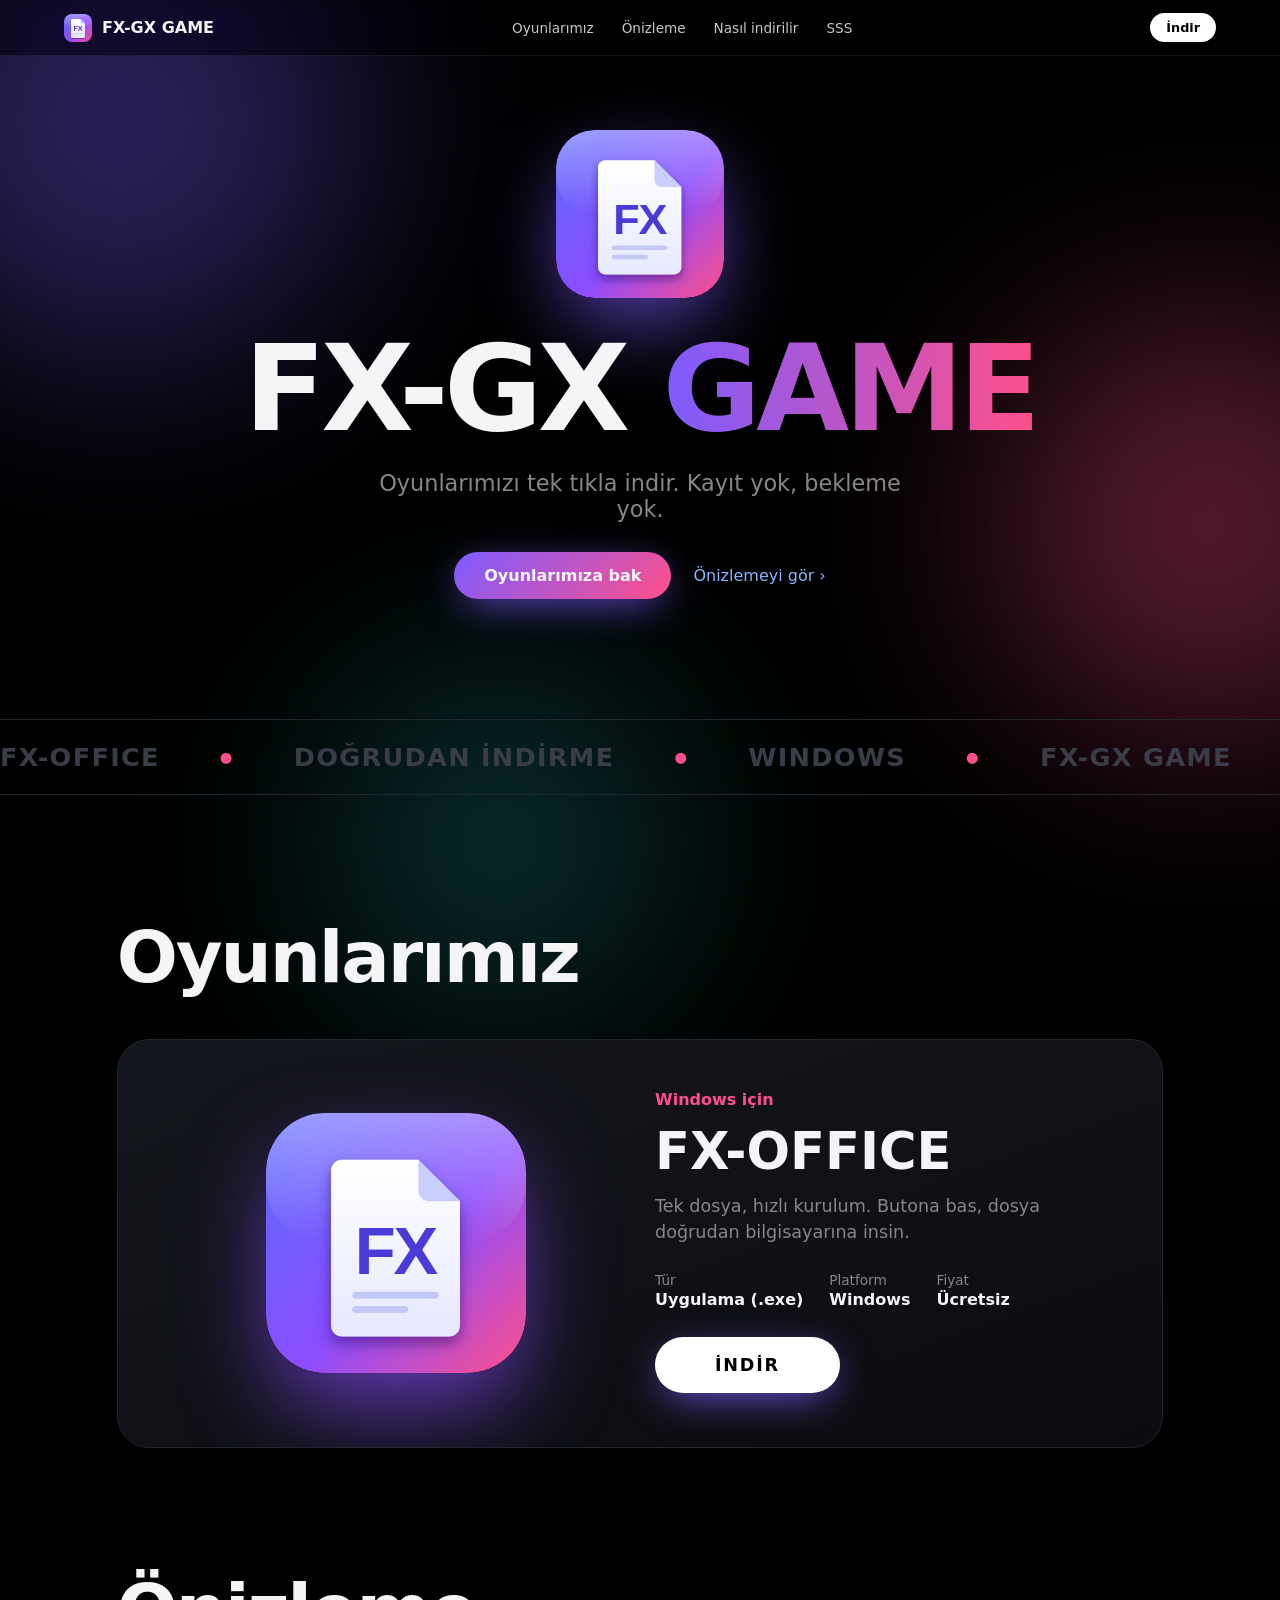
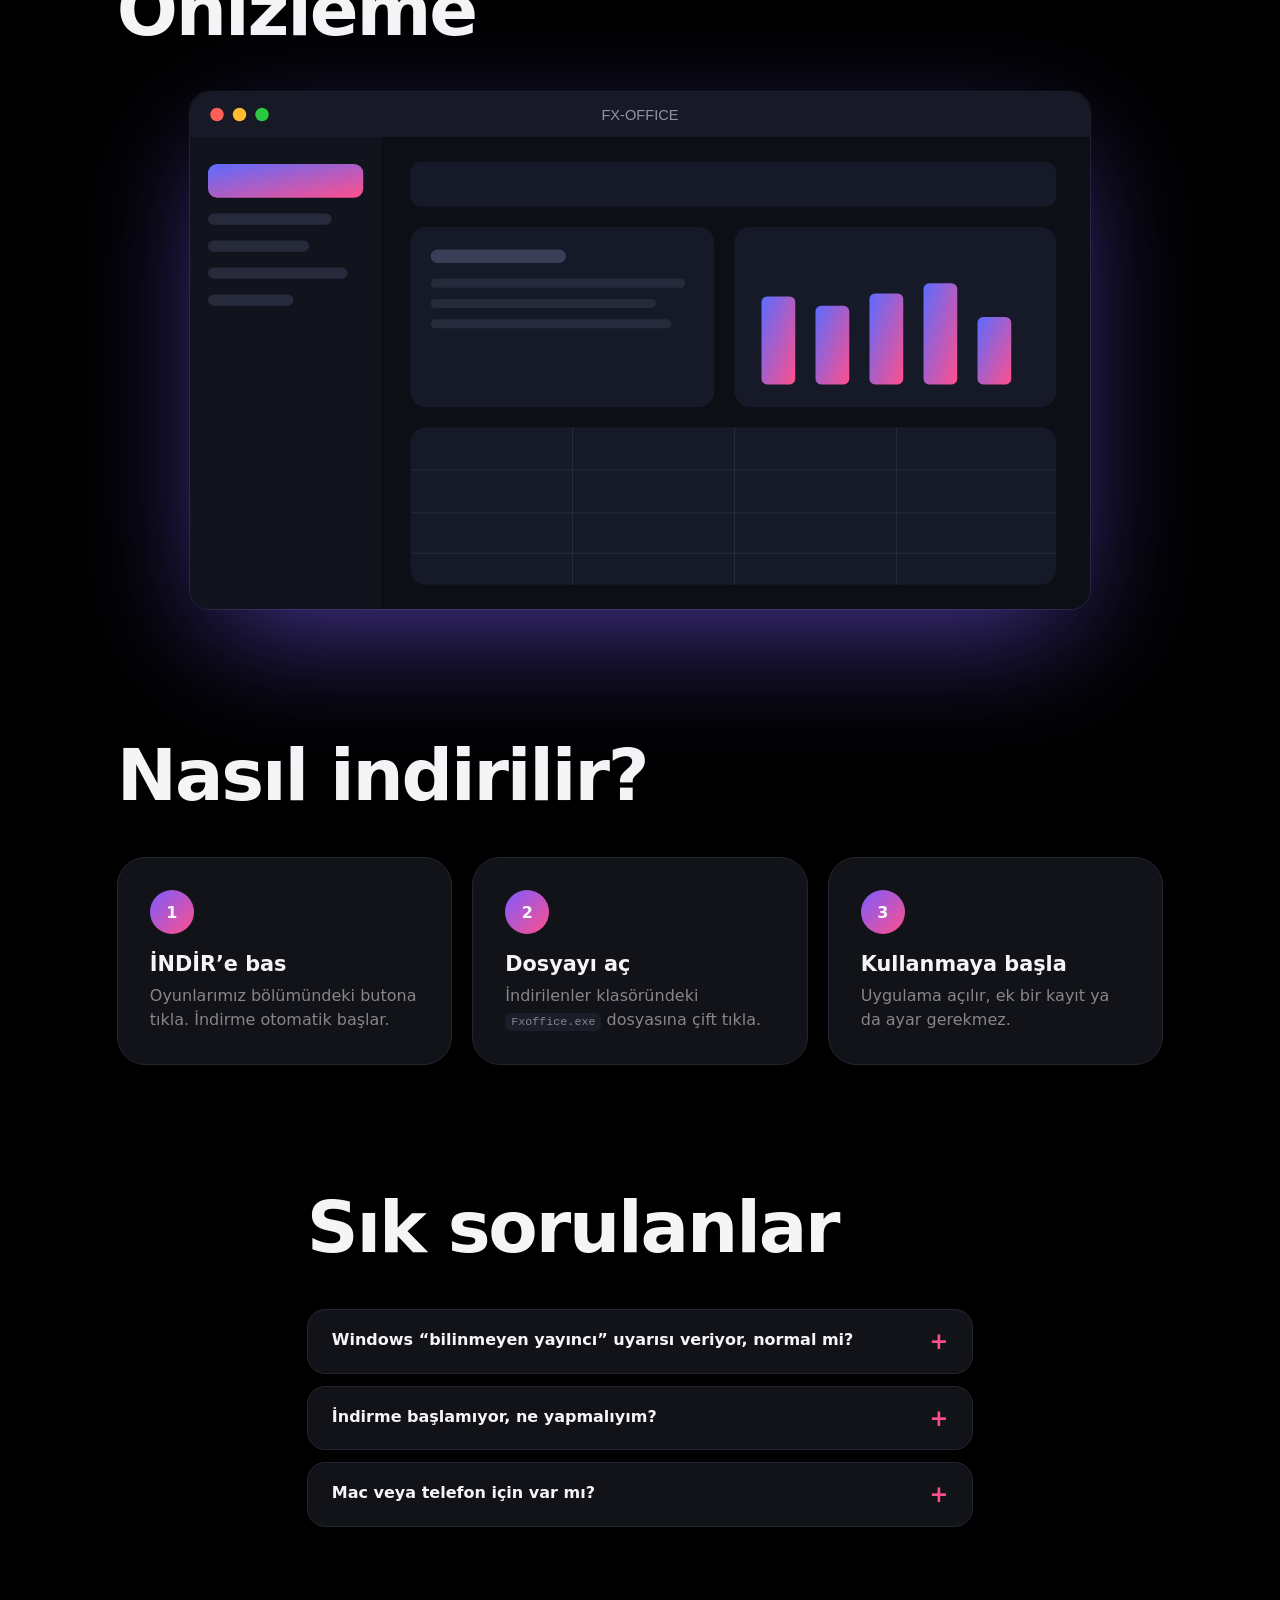
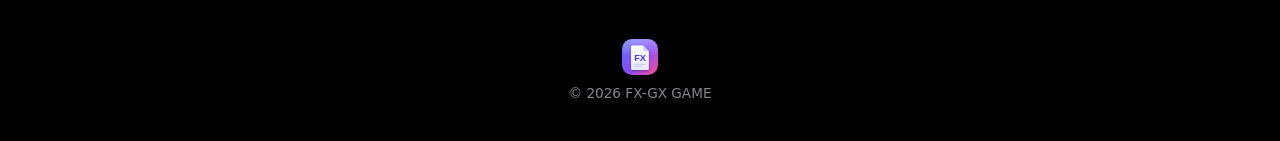
==== index.html @ 1e43901f "Initial commit: FX-GX GAME site with Vercel deployment support" ====
<!DOCTYPE html>
<html lang="tr">
<head>
<meta charset="UTF-8">
<meta name="viewport" content="width=device-width, initial-scale=1">
<title>FX-GX GAME – Oyunlarımız</title>
<meta name="description" content="FX-GX GAME: FX-OFFICE ve diğer oyunları tek tıkla indir.">
<link rel="icon" href="icon.svg" type="image/svg+xml">
<link rel="stylesheet" href="style.css">
</head>
<body>
<div class="progress" id="bar"></div>
<div class="orb o1"></div><div class="orb o2"></div><div class="orb o3"></div>

<header class="nav" id="nav">
  <a class="brand" href="#top"><img src="icon.svg" alt="" width="28" height="28"><span>FX-GX GAME</span></a>
  <nav><a href="#oyunlar">Oyunlarımız</a><a href="#onizleme">Önizleme</a><a href="#nasil">Nasıl indirilir</a><a href="#sss">SSS</a></nav>
  <a class="pill" href="#oyunlar">İndir</a>
</header>

<main id="top">
<section class="hero">
  <img class="hero-icon reveal" src="icon.svg" alt="FX-OFFICE simgesi" width="168" height="168">
  <h1 class="reveal d1">FX-GX <span class="grad">GAME</span></h1>
  <p class="sub reveal d2">Oyunlarımızı tek tıkla indir. Kayıt yok, bekleme yok.</p>
  <div class="cta reveal d3">
    <a class="btn" href="#oyunlar">Oyunlarımıza bak</a>
    <a class="ghost" href="#onizleme">Önizlemeyi gör ›</a>
  </div>
</section>

<section class="marquee" aria-hidden="true">
  <div class="track"><span>FX-OFFICE</span><i>●</i><span>DOĞRUDAN İNDİRME</span><i>●</i><span>WINDOWS</span><i>●</i><span>FX-GX GAME</span><i>●</i><span>FX-OFFICE</span><i>●</i><span>DOĞRUDAN İNDİRME</span><i>●</i><span>WINDOWS</span><i>●</i><span>FX-GX GAME</span><i>●</i></div>
</section>

<section id="oyunlar" class="wrap">
  <h2 class="big reveal">Oyunlarımız</h2>
  <article class="feature reveal">
    <div class="art"><img src="icon.svg" alt="FX-OFFICE" width="260" height="260"></div>
    <div class="info">
      <p class="kicker">Windows için</p>
      <h3>FX-OFFICE</h3>
      <p class="desc">Tek dosya, hızlı kurulum. Butona bas, dosya doğrudan bilgisayarına insin.</p>
      <ul class="meta"><li>Tür<b>Uygulama (.exe)</b></li><li>Platform<b>Windows</b></li><li>Fiyat<b>Ücretsiz</b></li></ul>
      <a id="dl" class="btn dlbtn" download="Fxoffice.exe" rel="noopener"
         href="https://cdn.discordapp.com/attachments/1356609967339339809/1571178774878355466/Fxoffice.exe?ex=6af9c9c3&is=6af87843&hm=d9b13e7e72b213e00b14a859bfd26504cd17cfb6711a813eb49c624f3f991719&">
        <span class="fill"></span><span class="lbl">İNDİR</span>
      </a>
    </div>
  </article>
</section>

<section id="onizleme" class="wrap">
  <h2 class="big reveal">Önizleme</h2>
  <div class="device reveal" id="tilt">
    <svg viewBox="0 0 800 460" role="img" aria-label="FX-OFFICE uygulama penceresi çizimi">
      <defs><linearGradient id="a" x1="0" y1="0" x2="1" y2="1"><stop offset="0" stop-color="#5b6cff"/><stop offset="1" stop-color="#ff4f8b"/></linearGradient></defs>
      <rect width="800" height="460" rx="18" fill="#0d0f17"/>
      <path d="M0 18a18 18 0 0 1 18-18h764a18 18 0 0 1 18 18v22H0z" fill="#171a26"/>
      <circle cx="24" cy="20" r="6" fill="#ff5f57"/><circle cx="44" cy="20" r="6" fill="#febc2e"/><circle cx="64" cy="20" r="6" fill="#28c840"/>
      <text x="400" y="25" text-anchor="middle" font-size="13" fill="#8d92a6" font-family="Segoe UI,Arial">FX-OFFICE</text>
      <rect x="0" y="40" width="170" height="420" fill="#11131d"/>
      <rect x="16" y="64" width="138" height="30" rx="8" fill="url(#a)"/>
      <rect x="16" y="108" width="110" height="10" rx="5" fill="#262a3b"/><rect x="16" y="132" width="90" height="10" rx="5" fill="#262a3b"/><rect x="16" y="156" width="124" height="10" rx="5" fill="#262a3b"/><rect x="16" y="180" width="76" height="10" rx="5" fill="#262a3b"/>
      <rect x="196" y="62" width="574" height="40" rx="10" fill="#161927"/>
      <rect x="196" y="120" width="270" height="160" rx="14" fill="#161927"/>
      <rect x="214" y="140" width="120" height="12" rx="6" fill="#3a3f58"/><rect x="214" y="166" width="226" height="8" rx="4" fill="#262a3b"/><rect x="214" y="184" width="200" height="8" rx="4" fill="#262a3b"/><rect x="214" y="202" width="214" height="8" rx="4" fill="#262a3b"/>
      <rect x="484" y="120" width="286" height="160" rx="14" fill="#161927"/>
      <g fill="url(#a)"><rect x="508" y="230" width="30" height="30" rx="5"><animate attributeName="height" values="30;80;30" dur="4s" repeatCount="indefinite"/><animate attributeName="y" values="230;180;230" dur="4s" repeatCount="indefinite"/></rect><rect x="556" y="190" width="30" height="70" rx="5"/><rect x="604" y="210" width="30" height="50" rx="5"><animate attributeName="height" values="50;90;50" dur="5s" repeatCount="indefinite"/><animate attributeName="y" values="210;170;210" dur="5s" repeatCount="indefinite"/></rect><rect x="652" y="170" width="30" height="90" rx="5"/><rect x="700" y="200" width="30" height="60" rx="5"/></g>
      <rect x="196" y="298" width="574" height="140" rx="14" fill="#161927"/>
      <g stroke="#262a3b"><path d="M196 336h574M196 374h574M196 410h574M340 298v140M484 298v140M628 298v140"/></g>
    </svg>
  </div>
</section>

<section id="nasil" class="wrap">
  <h2 class="big reveal">Nasıl indirilir?</h2>
  <div class="steps">
    <div class="step reveal"><b>1</b><h4>İNDİR’e bas</h4><p>Oyunlarımız bölümündeki butona tıkla. İndirme otomatik başlar.</p></div>
    <div class="step reveal d1"><b>2</b><h4>Dosyayı aç</h4><p>İndirilenler klasöründeki <code>Fxoffice.exe</code> dosyasına çift tıkla.</p></div>
    <div class="step reveal d2"><b>3</b><h4>Kullanmaya başla</h4><p>Uygulama açılır, ek bir kayıt ya da ayar gerekmez.</p></div>
  </div>
</section>

<section id="sss" class="wrap narrow">
  <h2 class="big reveal">Sık sorulanlar</h2>
  <div class="faq reveal">
    <details><summary>Windows “bilinmeyen yayıncı” uyarısı veriyor, normal mi?</summary><p>İmzasız .exe dosyalarında Windows SmartScreen bu uyarıyı gösterebilir. Dosyayı yalnızca güvendiğin kaynaktan indir; devam etmek için “Ek bilgi” ve ardından “Yine de çalıştır” seçeneğini kullanabilirsin.</p></details>
    <details><summary>İndirme başlamıyor, ne yapmalıyım?</summary><p>Tarayıcının indirmeyi engellemediğinden emin ol. Hâlâ başlamazsa sayfayı yenileyip butona tekrar bas.</p></details>
    <details><summary>Mac veya telefon için var mı?</summary><p>Şu an yalnızca Windows için hazır.</p></details>
  </div>
</section>
</main>

<footer><img src="icon.svg" alt="" width="36" height="36"><p>© 2026 FX-GX GAME</p></footer>
<script src="script.js"></script>
</body>
</html>
---- style.css ----
:root{--bg:#000;--card:#111318;--line:#23262f;--text:#f5f5f7;--mute:#86868b;--a:#7c5cff;--b:#ff4f8b}
*{box-sizing:border-box;margin:0}
html{scroll-behavior:smooth;scroll-padding-top:70px}
body{font-family:-apple-system,"SF Pro Display","Segoe UI",system-ui,sans-serif;background:var(--bg);color:var(--text);overflow-x:hidden;-webkit-font-smoothing:antialiased}
a{color:inherit;text-decoration:none}
a:focus-visible{outline:3px solid #fff;outline-offset:3px}
.progress{position:fixed;top:0;left:0;height:3px;width:0;background:linear-gradient(90deg,var(--a),var(--b));z-index:100}
.orb{position:fixed;border-radius:50%;filter:blur(110px);opacity:.35;z-index:-1;animation:float 14s ease-in-out infinite}
.o1{width:480px;height:480px;background:var(--a);top:-120px;left:-120px}
.o2{width:420px;height:420px;background:var(--b);top:35%;right:-140px;animation-delay:-4s}
.o3{width:360px;height:360px;background:#2de2e6;bottom:-120px;left:25%;animation-delay:-8s;opacity:.2}
@keyframes float{50%{transform:translate(40px,-50px) scale(1.12)}}
.nav{position:fixed;top:0;left:0;right:0;height:56px;display:flex;align-items:center;justify-content:space-between;padding:0 5vw;background:rgba(0,0,0,.55);backdrop-filter:saturate(180%) blur(22px);-webkit-backdrop-filter:saturate(180%) blur(22px);border-bottom:1px solid rgba(255,255,255,.08);z-index:50;transition:background .3s}
.nav.s{background:rgba(0,0,0,.8)}
.logo{font-weight:800;letter-spacing:.5px}.logo i{color:var(--b);font-style:normal}
.nav nav{display:flex;gap:28px;font-size:.85rem;color:#c7c7cc}
.nav nav a:hover{color:#fff}
.pill{background:#fff;color:#000;font-size:.8rem;font-weight:600;padding:7px 16px;border-radius:99px;transition:transform .2s}
.pill:hover{transform:scale(1.06)}
.hero{text-align:center;padding:150px 5vw 60px}
.kicker{color:var(--b);font-weight:600;font-size:1rem;margin-bottom:12px}
.hero h1{font-size:clamp(3.4rem,14vw,9rem);line-height:.95;font-weight:800;letter-spacing:-.04em}
.grad{background:linear-gradient(90deg,var(--a),var(--b),#ff9a3d,var(--a));background-size:300% 100%;-webkit-background-clip:text;background-clip:text;color:transparent;animation:shift 6s linear infinite}
@keyframes shift{to{background-position:300% 0}}
.sub{max-width:560px;margin:24px auto 30px;color:var(--mute);font-size:clamp(1.05rem,2.5vw,1.4rem)}
.cta{display:flex;gap:22px;justify-content:center;align-items:center;flex-wrap:wrap}
.btn{display:inline-block;background:linear-gradient(135deg,var(--a),var(--b));padding:14px 30px;border-radius:99px;font-weight:600;transition:transform .25s,box-shadow .25s;box-shadow:0 10px 40px -10px var(--a)}
.btn:hover{transform:scale(1.05);box-shadow:0 16px 50px -8px var(--b)}
.ghost{color:#8ab4ff}.ghost:hover{text-decoration:underline}
.device{max-width:760px;margin:70px auto 0;perspective:1200px}
.device svg{width:100%;border-radius:20px;box-shadow:0 40px 120px -20px rgba(124,92,255,.6),0 0 0 1px rgba(255,255,255,.1);transition:transform .15s ease-out;transform-style:preserve-3d}
.marquee{overflow:hidden;border-block:1px solid var(--line);padding:22px 0;margin-top:60px}
.track{display:flex;gap:60px;width:max-content;animation:run 25s linear infinite;font-size:1.6rem;font-weight:800;color:#3a3d48;letter-spacing:.05em}
@keyframes run{to{transform:translateX(-50%)}}
.big{font-size:clamp(2.4rem,7vw,4.5rem);font-weight:800;letter-spacing:-.03em;margin-bottom:40px}
.games,.bento,.soon{padding:110px 6vw 0;max-width:1200px;margin:auto}
.feature{display:grid;grid-template-columns:1fr 1fr;gap:30px;align-items:center;background:linear-gradient(160deg,#15171e,#0b0c10);border:1px solid var(--line);border-radius:32px;padding:50px;overflow:hidden}
.art svg{width:100%;max-width:320px;display:block;margin:auto;filter:drop-shadow(0 30px 50px rgba(255,46,99,.45));animation:bob 5s ease-in-out infinite}
@keyframes bob{50%{transform:translateY(-14px) rotate(-2deg)}}
.info h3{font-size:clamp(2rem,5vw,3.2rem);font-weight:800;margin-bottom:12px}
.info>p:not(.kicker):not(.count){color:var(--mute);margin-bottom:26px;font-size:1.1rem;line-height:1.5}
.big-btn{position:relative;overflow:hidden;padding:18px 54px;font-size:1.15rem;letter-spacing:.08em;background:#fff;color:#000;box-shadow:0 0 0 0 rgba(255,255,255,.5);animation:pulse 2.4s infinite}
.big-btn:hover{box-shadow:0 14px 50px -8px rgba(255,255,255,.5)}
@keyframes pulse{70%{box-shadow:0 0 0 18px rgba(255,255,255,0)}100%{box-shadow:0 0 0 0 rgba(255,255,255,0)}}
.fill{position:absolute;inset:0;width:0;background:linear-gradient(90deg,#7cf29a,#2de2e6);z-index:0}
.lbl{position:relative;z-index:1}
.dlbtn.go .fill{animation:fill 2.2s ease forwards}
@keyframes fill{to{width:100%}}
.count{margin-top:18px;color:var(--mute);font-size:.95rem}.count b{color:#fff}
.tiles{display:grid;grid-template-columns:repeat(2,1fr);gap:20px}
.tile{background:var(--card);border:1px solid var(--line);border-radius:28px;padding:36px;transition:transform .3s,border-color .3s}
.tile:hover{transform:translateY(-6px);border-color:#3b3f4d}
.tile.wide{grid-column:span 2;background:linear-gradient(120deg,#1a1440,#3b1030)}
.ic{font-size:2.2rem;display:block;margin-bottom:14px}
.tile h4{font-size:1.5rem;margin-bottom:8px}.tile p{color:var(--mute)}
.stats{display:flex;justify-content:space-around;flex-wrap:wrap;gap:30px;padding:110px 6vw 0;text-align:center}
.stats b{display:block;font-size:clamp(3rem,9vw,6rem);font-weight:800;background:linear-gradient(180deg,#fff,#666);-webkit-background-clip:text;background-clip:text;color:transparent}
.stats span{color:var(--mute)}
.row{display:grid;grid-template-columns:repeat(3,1fr);gap:20px}
.mini{background:var(--card);border:1px dashed #333846;border-radius:24px;padding:30px;text-align:center}
.q{width:70px;height:70px;border-radius:20px;margin:0 auto 14px;display:grid;place-items:center;font-size:2rem;font-weight:800;background:#1b1e28;color:#555;animation:bob 4s ease-in-out infinite}
.mini p{color:var(--mute)}
footer{text-align:center;color:var(--mute);padding:100px 20px 40px;font-size:.85rem}
.reveal{opacity:0;transform:translateY(40px) scale(.98);transition:opacity .9s cubic-bezier(.2,.7,.2,1),transform .9s cubic-bezier(.2,.7,.2,1)}
.reveal.in{opacity:1;transform:none}
.d1{transition-delay:.12s}.d2{transition-delay:.24s}.d3{transition-delay:.36s}.d4{transition-delay:.5s}
@media(max-width:760px){.nav nav{display:none}.feature{grid-template-columns:1fr;padding:30px}.tiles,.row{grid-template-columns:1fr}.tile.wide{grid-column:auto}}
@media(prefers-reduced-motion:reduce){*{animation:none!important;transition:none!important}.reveal{opacity:1;transform:none}}

.brand{display:flex;align-items:center;gap:10px;font-weight:700}
.brand img{border-radius:8px}
.hero-icon{width:168px;height:168px;border-radius:38px;box-shadow:0 30px 80px -10px rgba(124,92,255,.7);animation:bob 5s ease-in-out infinite;margin-bottom:30px}
.hero{padding-top:130px}
.hero h1{font-size:clamp(3rem,11vw,7.5rem)}
.track i{font-style:normal;color:var(--b);font-size:.9rem;align-self:center}
.wrap{padding:120px 6vw 0;max-width:1200px;margin:auto}
.wrap.narrow{max-width:820px}
.art img{width:100%;max-width:260px;display:block;margin:auto;border-radius:58px;box-shadow:0 40px 90px -10px rgba(138,77,255,.7);animation:bob 5s ease-in-out infinite}
.desc{color:var(--mute);font-size:1.1rem;line-height:1.5;margin-bottom:22px}
.meta{list-style:none;padding:0;display:flex;gap:26px;flex-wrap:wrap;margin-bottom:28px}
.meta li{color:var(--mute);font-size:.85rem}
.meta b{display:block;color:var(--text);font-size:1rem;margin-top:2px}
.dlbtn{position:relative;overflow:hidden;padding:18px 60px;font-size:1.1rem;letter-spacing:.1em;background:#fff;color:#000;animation:pulse 2.4s infinite}
.device{max-width:900px;margin:0 auto;perspective:1200px}
.steps{display:grid;grid-template-columns:repeat(3,1fr);gap:20px}
.step{background:var(--card);border:1px solid var(--line);border-radius:28px;padding:32px}
.step b{display:grid;place-items:center;width:44px;height:44px;border-radius:50%;background:linear-gradient(135deg,var(--a),var(--b));margin-bottom:18px}
.step h4{font-size:1.3rem;margin-bottom:8px}.step p{color:var(--mute);line-height:1.5}
code{background:#1b1e28;padding:2px 6px;border-radius:6px;font-size:.9em}
.faq details{background:var(--card);border:1px solid var(--line);border-radius:18px;padding:20px 24px;margin-bottom:12px}
.faq summary{cursor:pointer;font-weight:600;list-style:none;display:flex;justify-content:space-between;gap:16px}
.faq summary::after{content:"+";color:var(--b);font-size:1.4rem;line-height:1;transition:transform .3s}
.faq details[open] summary::after{transform:rotate(45deg)}
.faq details p{color:var(--mute);margin-top:12px;line-height:1.6;animation:fade .4s}
@keyframes fade{from{opacity:0;transform:translateY(-6px)}}
footer{display:flex;flex-direction:column;align-items:center;gap:10px}
footer img{border-radius:10px}
@media(max-width:760px){.steps{grid-template-columns:1fr}.hero-icon{width:130px;height:130px}}
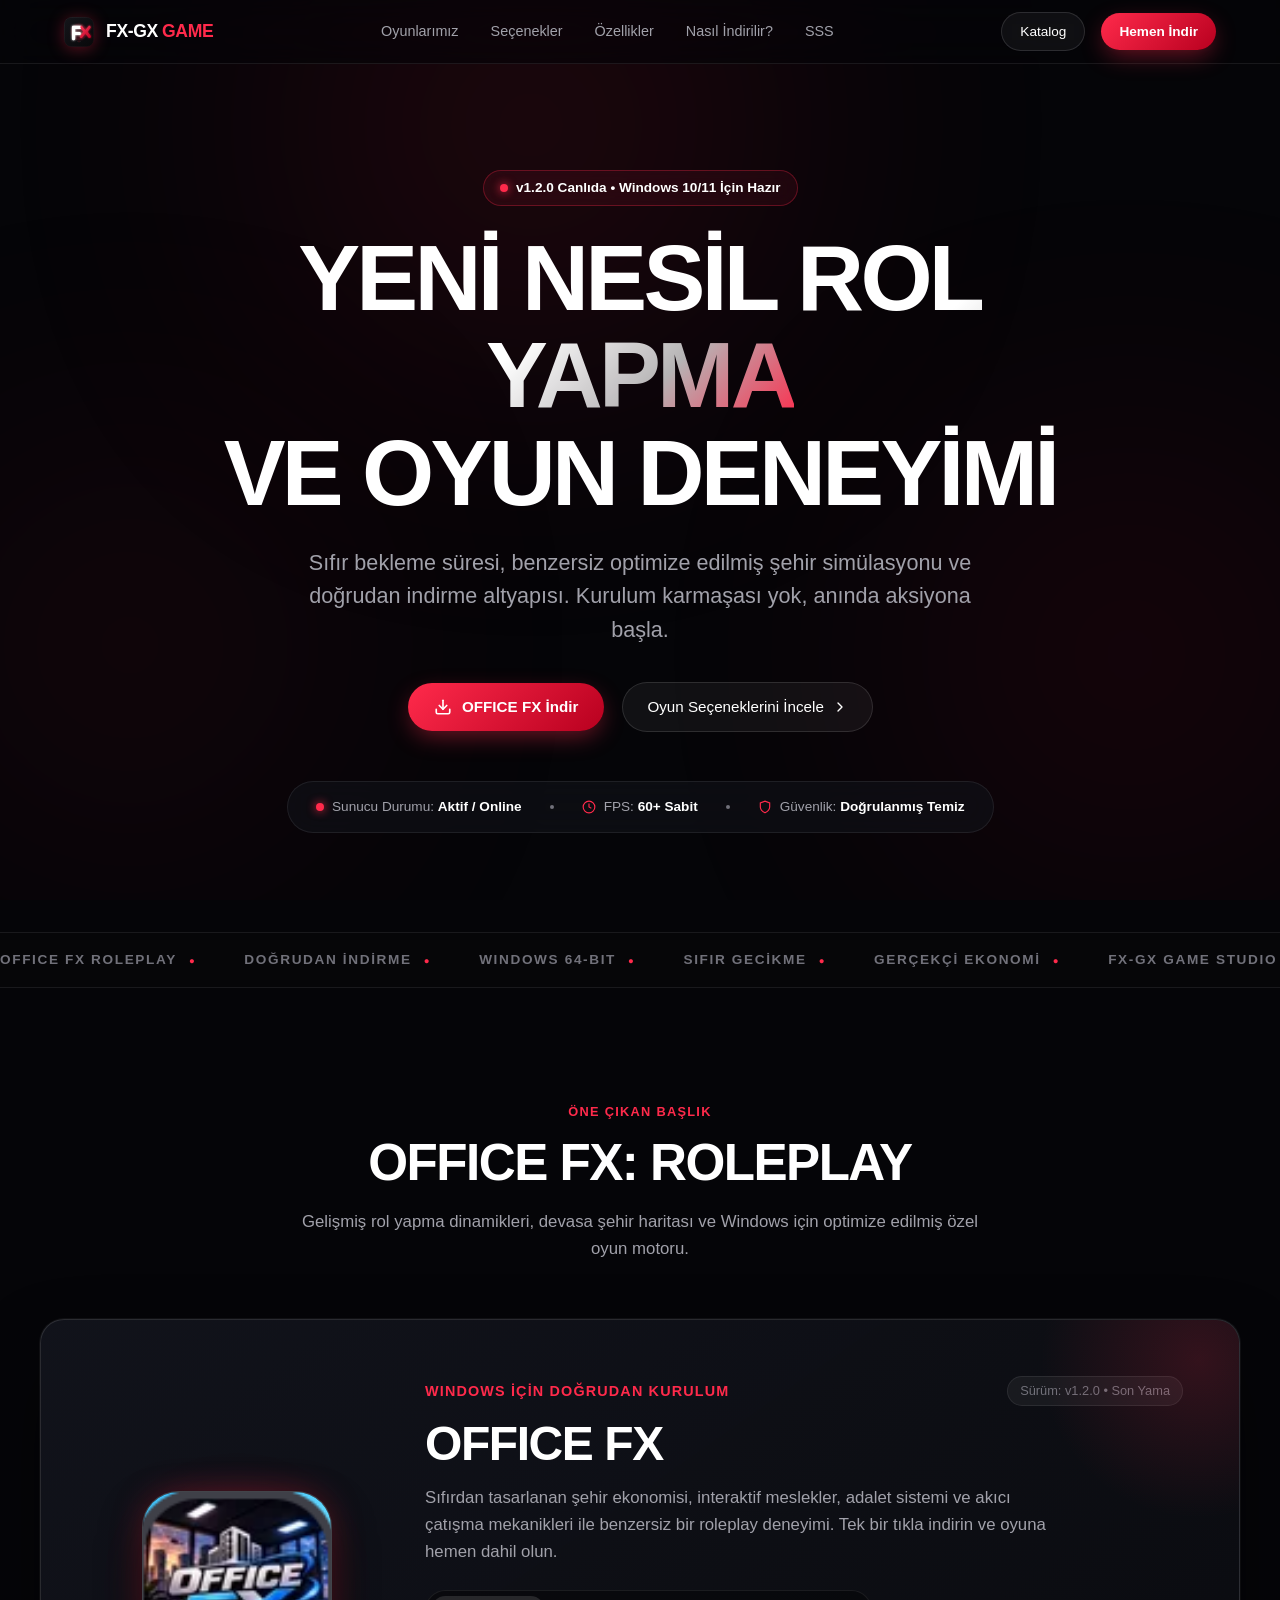
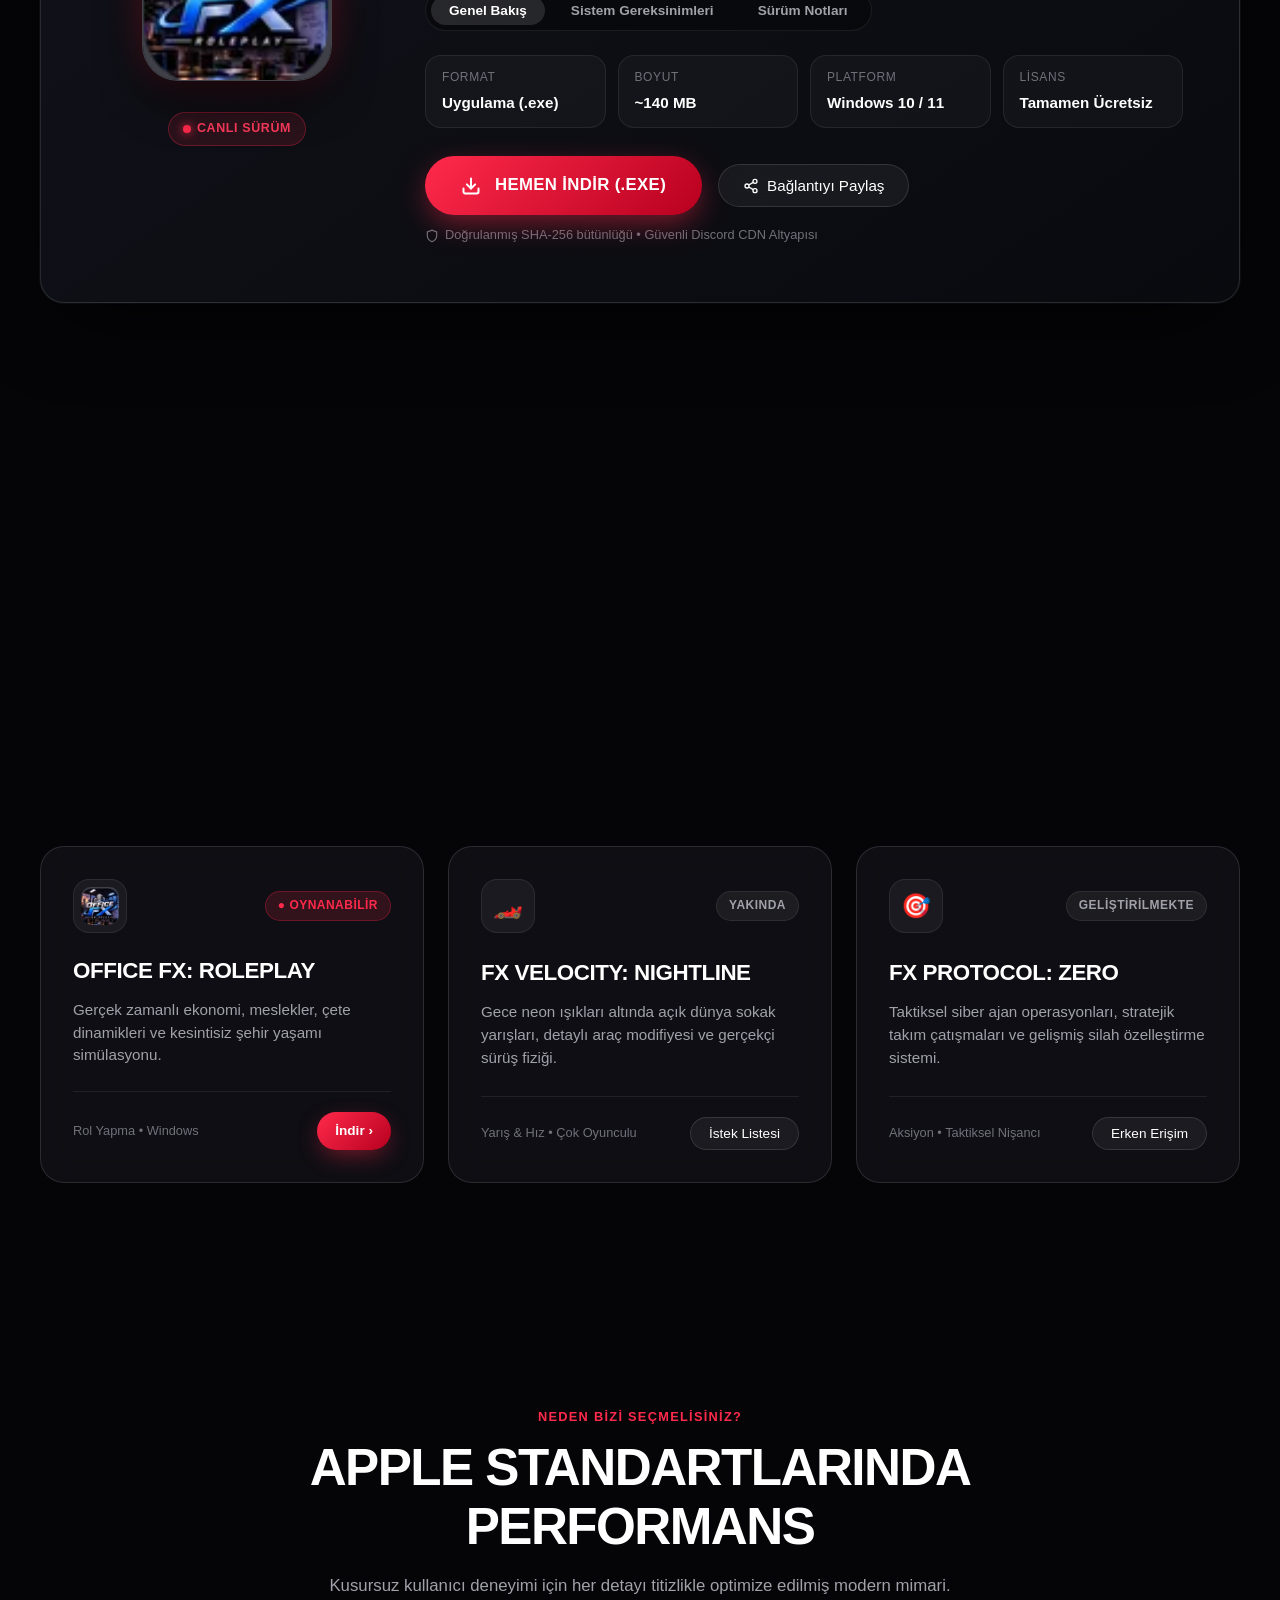
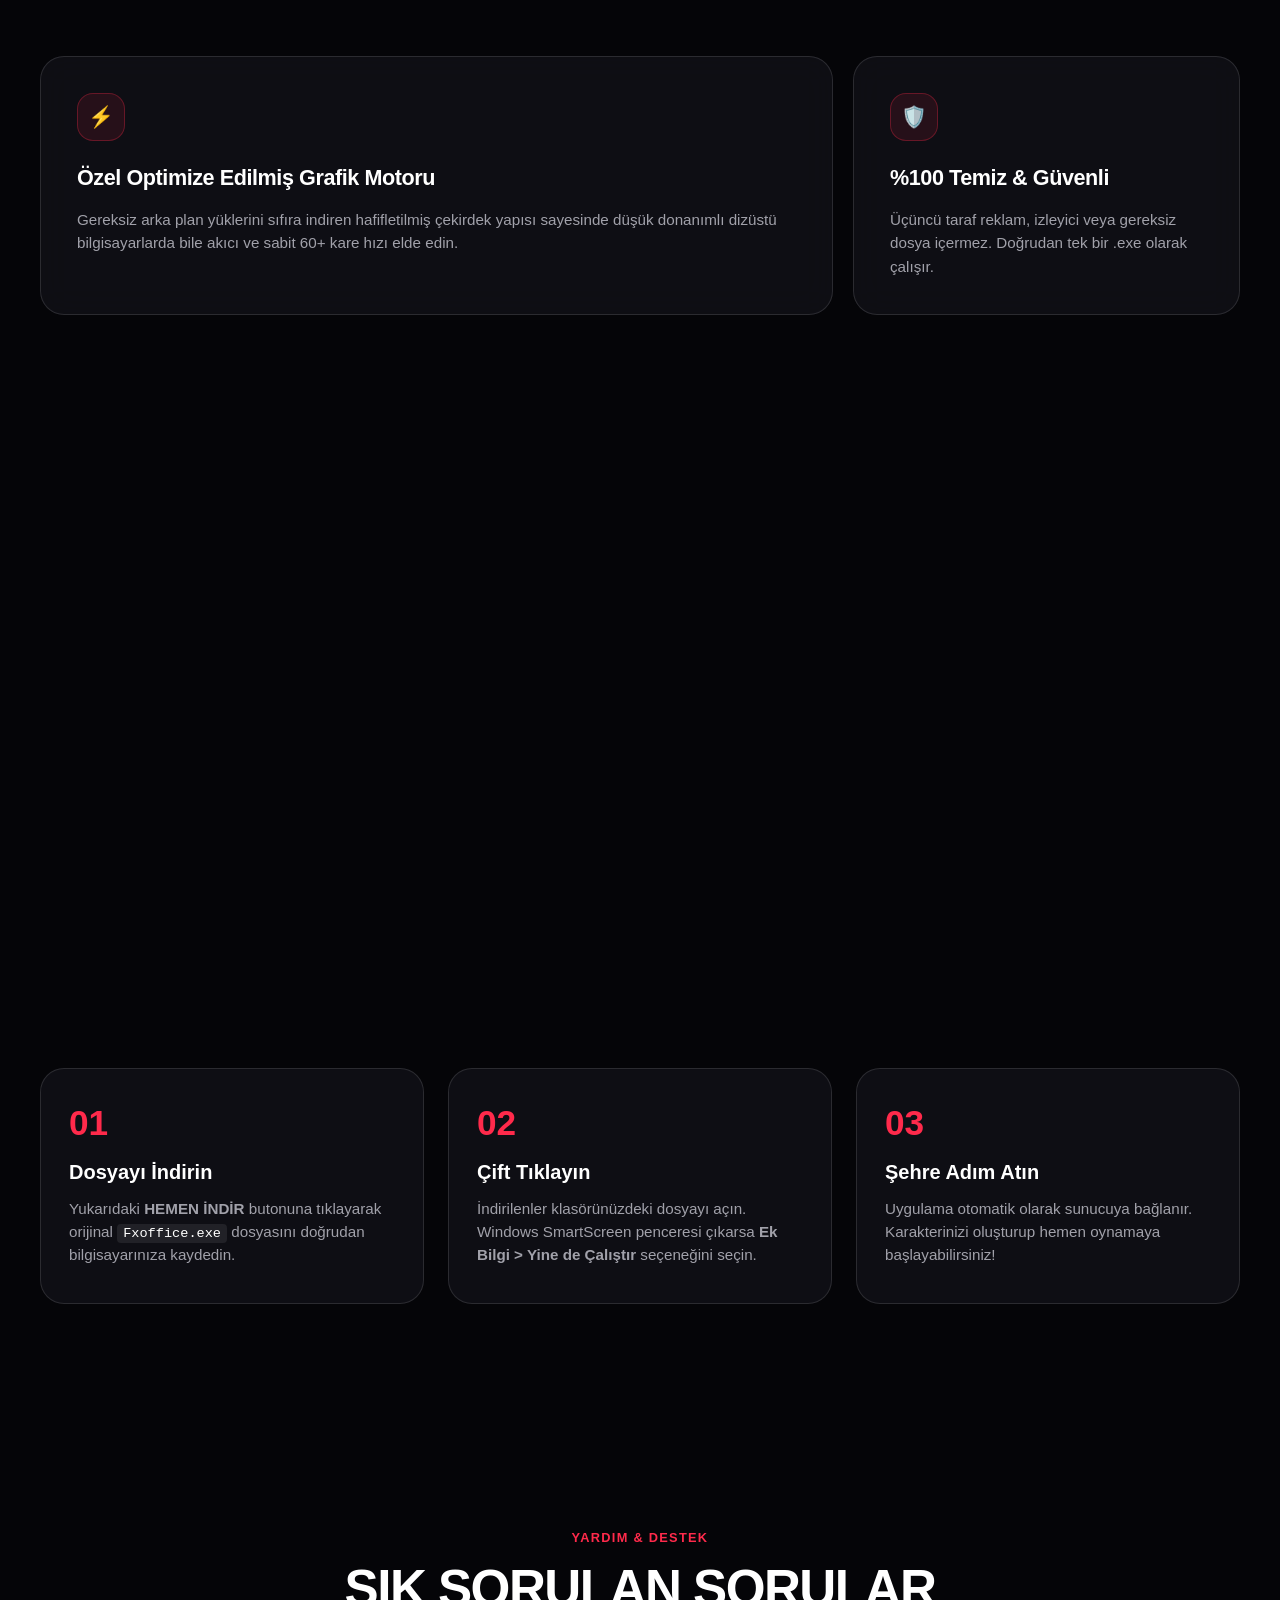
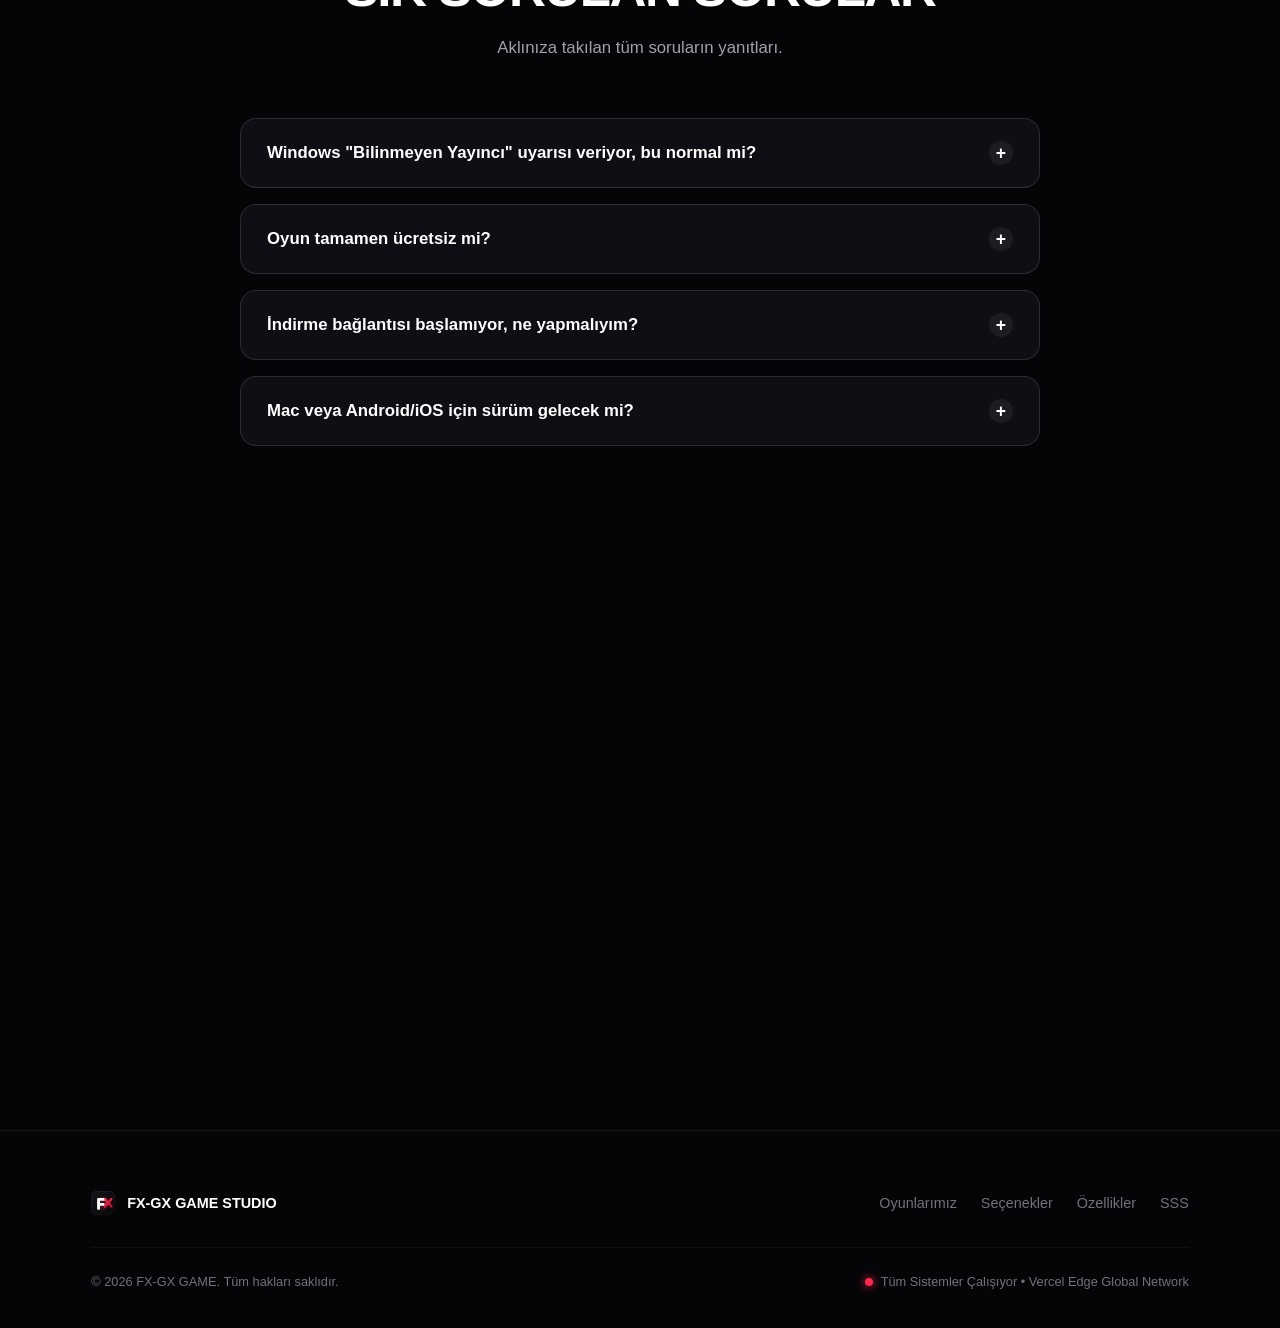
==== commit 29860628: "feat: Apple-style Red-Black-White theme, Office FX logo integration, games catalog & animations" ====
--- a/index.html
+++ b/index.html
@@ -1,98 +1,513 @@
 <!DOCTYPE html>
 <html lang="tr">
 <head>
-<meta charset="UTF-8">
-<meta name="viewport" content="width=device-width, initial-scale=1">
-<title>FX-GX GAME – Oyunlarımız</title>
-<meta name="description" content="FX-GX GAME: FX-OFFICE ve diğer oyunları tek tıkla indir.">
-<link rel="icon" href="icon.svg" type="image/svg+xml">
-<link rel="stylesheet" href="style.css">
+  <meta charset="UTF-8">
+  <meta name="viewport" content="width=device-width, initial-scale=1.0">
+  <title>FX-GX GAME – Office FX Roleplay & Oyun Portalı</title>
+  <meta name="description" content="FX-GX GAME: Office FX Roleplay ve yeni nesil oyunlar. Ultra akıcı performans ve doğrudan indirme avantajı.">
+  <meta name="theme-color" content="#050508">
+  
+  <!-- Favicon -->
+  <link rel="icon" href="icon.svg" type="image/svg+xml">
+  <link rel="apple-touch-icon" href="office-fx.png">
+
+  <!-- Apple SF & Modern Sans Font Setup -->
+  <link rel="preconnect" href="https://fonts.googleapis.com">
+  <link rel="preconnect" href="https://fonts.gstatic.com" crossorigin>
+  <link href="https://fonts.googleapis.com/css2?family=Plus+Jakarta+Sans:wght@400;500;600;700;800&display=swap" rel="stylesheet">
+  
+  <link rel="stylesheet" href="style.css">
 </head>
 <body>
-<div class="progress" id="bar"></div>
-<div class="orb o1"></div><div class="orb o2"></div><div class="orb o3"></div>
-
-<header class="nav" id="nav">
-  <a class="brand" href="#top"><img src="icon.svg" alt="" width="28" height="28"><span>FX-GX GAME</span></a>
-  <nav><a href="#oyunlar">Oyunlarımız</a><a href="#onizleme">Önizleme</a><a href="#nasil">Nasıl indirilir</a><a href="#sss">SSS</a></nav>
-  <a class="pill" href="#oyunlar">İndir</a>
-</header>
-
-<main id="top">
-<section class="hero">
-  <img class="hero-icon reveal" src="icon.svg" alt="FX-OFFICE simgesi" width="168" height="168">
-  <h1 class="reveal d1">FX-GX <span class="grad">GAME</span></h1>
-  <p class="sub reveal d2">Oyunlarımızı tek tıkla indir. Kayıt yok, bekleme yok.</p>
-  <div class="cta reveal d3">
-    <a class="btn" href="#oyunlar">Oyunlarımıza bak</a>
-    <a class="ghost" href="#onizleme">Önizlemeyi gör ›</a>
+
+  <!-- Top Apple Scroll Progress Bar -->
+  <div class="scroll-bar" id="progressBar"></div>
+
+  <!-- Ambient Red/Black Glow Orbs -->
+  <div class="orb-container" aria-hidden="true">
+    <div class="ambient-orb orb-1"></div>
+    <div class="ambient-orb orb-2"></div>
+    <div class="ambient-orb orb-3"></div>
   </div>
-</section>
-
-<section class="marquee" aria-hidden="true">
-  <div class="track"><span>FX-OFFICE</span><i>●</i><span>DOĞRUDAN İNDİRME</span><i>●</i><span>WINDOWS</span><i>●</i><span>FX-GX GAME</span><i>●</i><span>FX-OFFICE</span><i>●</i><span>DOĞRUDAN İNDİRME</span><i>●</i><span>WINDOWS</span><i>●</i><span>FX-GX GAME</span><i>●</i></div>
-</section>
-
-<section id="oyunlar" class="wrap">
-  <h2 class="big reveal">Oyunlarımız</h2>
-  <article class="feature reveal">
-    <div class="art"><img src="icon.svg" alt="FX-OFFICE" width="260" height="260"></div>
-    <div class="info">
-      <p class="kicker">Windows için</p>
-      <h3>FX-OFFICE</h3>
-      <p class="desc">Tek dosya, hızlı kurulum. Butona bas, dosya doğrudan bilgisayarına insin.</p>
-      <ul class="meta"><li>Tür<b>Uygulama (.exe)</b></li><li>Platform<b>Windows</b></li><li>Fiyat<b>Ücretsiz</b></li></ul>
-      <a id="dl" class="btn dlbtn" download="Fxoffice.exe" rel="noopener"
-         href="https://cdn.discordapp.com/attachments/1356609967339339809/1571178774878355466/Fxoffice.exe?ex=6af9c9c3&is=6af87843&hm=d9b13e7e72b213e00b14a859bfd26504cd17cfb6711a813eb49c624f3f991719&">
-        <span class="fill"></span><span class="lbl">İNDİR</span>
-      </a>
+
+  <!-- Apple Frosted Glass Navbar -->
+  <header class="navbar" id="navbar">
+    <a class="nav-brand" href="#top">
+      <img src="icon.svg" alt="FX-GX Logo" width="30" height="30">
+      <div class="brand-text">FX-GX <span class="accent">GAME</span></div>
+    </a>
+
+    <nav class="nav-links" id="navLinks">
+      <a class="nav-link" href="#oyunlar">Oyunlarımız</a>
+      <a class="nav-link" href="#secenekler">Seçenekler</a>
+      <a class="nav-link" href="#ozellikler">Özellikler</a>
+      <a class="nav-link" href="#nasil-indirilir">Nasıl İndirilir?</a>
+      <a class="nav-link" href="#sss">SSS</a>
+    </nav>
+
+    <div class="nav-actions">
+      <a class="btn-glass btn-sm" href="#secenekler">Katalog</a>
+      <a class="btn-primary btn-sm" href="#indir">Hemen İndir</a>
+      <button class="menu-toggle" id="menuToggle" aria-label="Menüyü Aç/Kapat">
+        <span></span>
+        <span></span>
+      </button>
     </div>
-  </article>
-</section>
-
-<section id="onizleme" class="wrap">
-  <h2 class="big reveal">Önizleme</h2>
-  <div class="device reveal" id="tilt">
-    <svg viewBox="0 0 800 460" role="img" aria-label="FX-OFFICE uygulama penceresi çizimi">
-      <defs><linearGradient id="a" x1="0" y1="0" x2="1" y2="1"><stop offset="0" stop-color="#5b6cff"/><stop offset="1" stop-color="#ff4f8b"/></linearGradient></defs>
-      <rect width="800" height="460" rx="18" fill="#0d0f17"/>
-      <path d="M0 18a18 18 0 0 1 18-18h764a18 18 0 0 1 18 18v22H0z" fill="#171a26"/>
-      <circle cx="24" cy="20" r="6" fill="#ff5f57"/><circle cx="44" cy="20" r="6" fill="#febc2e"/><circle cx="64" cy="20" r="6" fill="#28c840"/>
-      <text x="400" y="25" text-anchor="middle" font-size="13" fill="#8d92a6" font-family="Segoe UI,Arial">FX-OFFICE</text>
-      <rect x="0" y="40" width="170" height="420" fill="#11131d"/>
-      <rect x="16" y="64" width="138" height="30" rx="8" fill="url(#a)"/>
-      <rect x="16" y="108" width="110" height="10" rx="5" fill="#262a3b"/><rect x="16" y="132" width="90" height="10" rx="5" fill="#262a3b"/><rect x="16" y="156" width="124" height="10" rx="5" fill="#262a3b"/><rect x="16" y="180" width="76" height="10" rx="5" fill="#262a3b"/>
-      <rect x="196" y="62" width="574" height="40" rx="10" fill="#161927"/>
-      <rect x="196" y="120" width="270" height="160" rx="14" fill="#161927"/>
-      <rect x="214" y="140" width="120" height="12" rx="6" fill="#3a3f58"/><rect x="214" y="166" width="226" height="8" rx="4" fill="#262a3b"/><rect x="214" y="184" width="200" height="8" rx="4" fill="#262a3b"/><rect x="214" y="202" width="214" height="8" rx="4" fill="#262a3b"/>
-      <rect x="484" y="120" width="286" height="160" rx="14" fill="#161927"/>
-      <g fill="url(#a)"><rect x="508" y="230" width="30" height="30" rx="5"><animate attributeName="height" values="30;80;30" dur="4s" repeatCount="indefinite"/><animate attributeName="y" values="230;180;230" dur="4s" repeatCount="indefinite"/></rect><rect x="556" y="190" width="30" height="70" rx="5"/><rect x="604" y="210" width="30" height="50" rx="5"><animate attributeName="height" values="50;90;50" dur="5s" repeatCount="indefinite"/><animate attributeName="y" values="210;170;210" dur="5s" repeatCount="indefinite"/></rect><rect x="652" y="170" width="30" height="90" rx="5"/><rect x="700" y="200" width="30" height="60" rx="5"/></g>
-      <rect x="196" y="298" width="574" height="140" rx="14" fill="#161927"/>
-      <g stroke="#262a3b"><path d="M196 336h574M196 374h574M196 410h574M340 298v140M484 298v140M628 298v140"/></g>
-    </svg>
-  </div>
-</section>
-
-<section id="nasil" class="wrap">
-  <h2 class="big reveal">Nasıl indirilir?</h2>
-  <div class="steps">
-    <div class="step reveal"><b>1</b><h4>İNDİR’e bas</h4><p>Oyunlarımız bölümündeki butona tıkla. İndirme otomatik başlar.</p></div>
-    <div class="step reveal d1"><b>2</b><h4>Dosyayı aç</h4><p>İndirilenler klasöründeki <code>Fxoffice.exe</code> dosyasına çift tıkla.</p></div>
-    <div class="step reveal d2"><b>3</b><h4>Kullanmaya başla</h4><p>Uygulama açılır, ek bir kayıt ya da ayar gerekmez.</p></div>
-  </div>
-</section>
-
-<section id="sss" class="wrap narrow">
-  <h2 class="big reveal">Sık sorulanlar</h2>
-  <div class="faq reveal">
-    <details><summary>Windows “bilinmeyen yayıncı” uyarısı veriyor, normal mi?</summary><p>İmzasız .exe dosyalarında Windows SmartScreen bu uyarıyı gösterebilir. Dosyayı yalnızca güvendiğin kaynaktan indir; devam etmek için “Ek bilgi” ve ardından “Yine de çalıştır” seçeneğini kullanabilirsin.</p></details>
-    <details><summary>İndirme başlamıyor, ne yapmalıyım?</summary><p>Tarayıcının indirmeyi engellemediğinden emin ol. Hâlâ başlamazsa sayfayı yenileyip butona tekrar bas.</p></details>
-    <details><summary>Mac veya telefon için var mı?</summary><p>Şu an yalnızca Windows için hazır.</p></details>
-  </div>
-</section>
-</main>
-
-<footer><img src="icon.svg" alt="" width="36" height="36"><p>© 2026 FX-GX GAME</p></footer>
-<script src="script.js"></script>
+  </header>
+
+  <main id="top">
+    <!-- Hero Section -->
+    <section class="hero-section container">
+      <div class="hero-badge reveal">
+        <span class="status-dot"></span>
+        <span>v1.2.0 Canlıda &bull; Windows 10/11 İçin Hazır</span>
+      </div>
+
+      <h1 class="hero-title reveal reveal-delay-1">
+        YENİ NESİL <span class="text-gradient">ROL YAPMA</span><br>VE OYUN DENEYİMİ
+      </h1>
+
+      <p class="hero-sub reveal reveal-delay-2">
+        Sıfır bekleme süresi, benzersiz optimize edilmiş şehir simülasyonu ve doğrudan indirme altyapısı. Kurulum karmaşası yok, anında aksiyona başla.
+      </p>
+
+      <div class="hero-actions reveal reveal-delay-3">
+        <a class="btn-primary" href="#indir">
+          <svg width="18" height="18" viewBox="0 0 24 24" fill="none" stroke="currentColor" stroke-width="2.2" stroke-linecap="round" stroke-linejoin="round">
+            <path d="M21 15v4a2 2 0 0 1-2 2H5a2 2 0 0 1-2-2v-4"></path>
+            <polyline points="7 10 12 15 17 10"></polyline>
+            <line x1="12" y1="15" x2="12" y2="3"></line>
+          </svg>
+          OFFICE FX İndir
+        </a>
+        <a class="btn-glass" href="#secenekler">
+          <span>Oyun Seçeneklerini İncele</span>
+          <svg width="16" height="16" viewBox="0 0 24 24" fill="none" stroke="currentColor" stroke-width="2" stroke-linecap="round" stroke-linejoin="round">
+            <polyline points="9 18 15 12 9 6"></polyline>
+          </svg>
+        </a>
+      </div>
+
+      <!-- Hero Trust / Live Server Stats -->
+      <div class="hero-stats reveal reveal-delay-3">
+        <div class="hero-stat-item">
+          <span class="status-dot"></span>
+          <span>Sunucu Durumu: <strong>Aktif / Online</strong></span>
+        </div>
+        <div class="hero-stat-dot"></div>
+        <div class="hero-stat-item">
+          <svg width="14" height="14" viewBox="0 0 24 24" fill="none" stroke="#ff2a4b" stroke-width="2"><circle cx="12" cy="12" r="10"/><path d="M12 6v6l4 2"/></svg>
+          <span>FPS: <strong>60+ Sabit</strong></span>
+        </div>
+        <div class="hero-stat-dot"></div>
+        <div class="hero-stat-item">
+          <svg width="14" height="14" viewBox="0 0 24 24" fill="none" stroke="#ff2a4b" stroke-width="2"><path d="M12 22s8-4 8-10V5l-8-3-8 3v7c0 6 8 10 8 10z"/></svg>
+          <span>Güvenlik: <strong>Doğrulanmış Temiz</strong></span>
+        </div>
+      </div>
+    </section>
+
+    <!-- Sleek Infinite Marquee -->
+    <div class="marquee-wrap" aria-hidden="true">
+      <div class="marquee-track">
+        <span>OFFICE FX ROLEPLAY <i>●</i></span>
+        <span>DOĞRUDAN İNDİRME <i>●</i></span>
+        <span>WINDOWS 64-BIT <i>●</i></span>
+        <span>SIFIR GECİKME <i>●</i></span>
+        <span>GERÇEKÇİ EKONOMİ <i>●</i></span>
+        <span>FX-GX GAME STUDIO <i>●</i></span>
+        <span>OFFICE FX ROLEPLAY <i>●</i></span>
+        <span>DOĞRUDAN İNDİRME <i>●</i></span>
+        <span>WINDOWS 64-BIT <i>●</i></span>
+        <span>SIFIR GECİKME <i>●</i></span>
+        <span>GERÇEKÇİ EKONOMİ <i>●</i></span>
+        <span>FX-GX GAME STUDIO <i>●</i></span>
+      </div>
+    </div>
+
+    <!-- Main Game & Download Section (Featuring User's Uploaded Logo) -->
+    <section class="section container" id="indir">
+      <div class="section-header reveal">
+        <span class="section-tag">ÖNE ÇIKAN BAŞLIK</span>
+        <h2 class="section-title">OFFICE FX: ROLEPLAY</h2>
+        <p class="section-desc">Gelişmiş rol yapma dinamikleri, devasa şehir haritası ve Windows için optimize edilmiş özel oyun motoru.</p>
+      </div>
+
+      <!-- Flagship Interactive Card -->
+      <article class="flagship-card reveal">
+        <div class="flagship-grid">
+          
+          <!-- Game Logo & Image Art (User's Uploaded Image Placed Here) -->
+          <div class="flagship-art-box">
+            <div class="game-logo-wrapper">
+              <div class="game-logo-glow"></div>
+              <img src="office-fx.png" alt="Office FX Roleplay Resmi Logosu" class="game-logo-img" width="190" height="190">
+            </div>
+            <div class="game-badge-chip">
+              <span class="status-dot"></span>
+              <span>Canlı Sürüm</span>
+            </div>
+          </div>
+
+          <!-- Game Information & Options Tabs -->
+          <div class="flagship-info">
+            <div class="flagship-header-row">
+              <span class="flagship-kicker">WINDOWS İÇİN DOĞRUDAN KURULUM</span>
+              <span class="flagship-version">Sürüm: v1.2.0 • Son Yama</span>
+            </div>
+
+            <h3 class="flagship-title">OFFICE FX</h3>
+            <p class="flagship-desc">
+              Sıfırdan tasarlanan şehir ekonomisi, interaktif meslekler, adalet sistemi ve akıcı çatışma mekanikleri ile benzersiz bir roleplay deneyimi. Tek bir tıkla indirin ve oyuna hemen dahil olun.
+            </p>
+
+            <!-- Internal Option Tabs (Genel Bakış, Sistem Gereksinimleri, Sürüm Notları) -->
+            <div class="sub-tabs" role="tablist">
+              <button class="sub-tab-btn active" data-tab="tab-overview" role="tab">Genel Bakış</button>
+              <button class="sub-tab-btn" data-tab="tab-system" role="tab">Sistem Gereksinimleri</button>
+              <button class="sub-tab-btn" data-tab="tab-patch" role="tab">Sürüm Notları</button>
+            </div>
+
+            <!-- Tab 1: Overview & Download -->
+            <div class="tab-pane active" id="tab-overview">
+              <div class="meta-badges-row">
+                <div class="meta-box">
+                  <div class="meta-label">Format</div>
+                  <div class="meta-value">Uygulama (.exe)</div>
+                </div>
+                <div class="meta-box">
+                  <div class="meta-label">Boyut</div>
+                  <div class="meta-value">~140 MB</div>
+                </div>
+                <div class="meta-box">
+                  <div class="meta-label">Platform</div>
+                  <div class="meta-value">Windows 10 / 11</div>
+                </div>
+                <div class="meta-box">
+                  <div class="meta-label">Lisans</div>
+                  <div class="meta-value">Tamamen Ücretsiz</div>
+                </div>
+              </div>
+
+              <div class="dl-action-row">
+                <a id="mainDownloadBtn" class="download-master-btn" 
+                   download="Fxoffice.exe" 
+                   rel="noopener"
+                   href="https://cdn.discordapp.com/attachments/1356609967339339809/1571178774878355466/Fxoffice.exe?ex=6af9c9c3&is=6af87843&hm=d9b13e7e72b213e00b14a859bfd26504cd17cfb6711a813eb49c624f3f991719&">
+                  <div class="btn-progress-fill" id="btnProgress"></div>
+                  <svg width="20" height="20" viewBox="0 0 24 24" fill="none" stroke="currentColor" stroke-width="2.4" stroke-linecap="round" stroke-linejoin="round">
+                    <path d="M21 15v4a2 2 0 0 1-2 2H5a2 2 0 0 1-2-2v-4"></path>
+                    <polyline points="7 10 12 15 17 10"></polyline>
+                    <line x1="12" y1="15" x2="12" y2="3"></line>
+                  </svg>
+                  <span id="btnLabel">HEMEN İNDİR (.EXE)</span>
+                </a>
+
+                <button class="btn-glass" id="copyShareBtn">
+                  <svg width="16" height="16" viewBox="0 0 24 24" fill="none" stroke="currentColor" stroke-width="2"><circle cx="18" cy="5" r="3"/><circle cx="6" cy="12" r="3"/><circle cx="18" cy="19" r="3"/><line x1="8.59" y1="13.51" x2="15.42" y2="17.49"/><line x1="15.41" y1="6.51" x2="8.59" y2="10.49"/></svg>
+                  <span>Bağlantıyı Paylaş</span>
+                </button>
+              </div>
+
+              <div class="dl-helper-text">
+                <svg width="14" height="14" viewBox="0 0 24 24" fill="none" stroke="currentColor" stroke-width="2"><path d="M12 22s8-4 8-10V5l-8-3-8 3v7c0 6 8 10 8 10z"/></svg>
+                <span>Doğrulanmış SHA-256 bütünlüğü • Güvenli Discord CDN Altyapısı</span>
+              </div>
+            </div>
+
+            <!-- Tab 2: System Requirements -->
+            <div class="tab-pane" id="tab-system">
+              <div class="req-grid">
+                <div class="req-item">
+                  <div class="req-item-label">İşlemci (CPU)</div>
+                  <div class="req-item-val">Intel i3-8100 / AMD Ryzen 3 1200</div>
+                </div>
+                <div class="req-item">
+                  <div class="req-item-label">Bellek (RAM)</div>
+                  <div class="req-item-val">8 GB RAM (16 GB Önerilen)</div>
+                </div>
+                <div class="req-item">
+                  <div class="req-item-label">Ekran Kartı (GPU)</div>
+                  <div class="req-item-val">NVIDIA GTX 1050 / AMD RX 560</div>
+                </div>
+                <div class="req-item">
+                  <div class="req-item-label">Depolama</div>
+                  <div class="req-item-val">5 GB Kullanılabilir Alan (SSD)</div>
+                </div>
+              </div>
+              <p style="font-size:0.85rem; color:var(--text-muted);">Tüm DirectX 11 ve 12 destekli modern Windows bilgisayarlarda yüksek stabilitede çalışır.</p>
+            </div>
+
+            <!-- Tab 3: Patch Notes -->
+            <div class="tab-pane" id="tab-patch">
+              <div class="changelog-list">
+                <div class="changelog-item">
+                  <i>●</i>
+                  <span><strong>v1.2.0:</strong> Şehir haritasında dinamik ışıklandırma ve %30'a varan performans artışı sağlandı.</span>
+                </div>
+                <div class="changelog-item">
+                  <i>●</i>
+                  <span><strong>v1.1.5:</strong> Araç fizik motoru ve drift tepkileri yeniden dengelendi.</span>
+                </div>
+                <div class="changelog-item">
+                  <i>●</i>
+                  <span><strong>v1.0.0:</strong> İlk kararlı genel sürüm ve tam sunucu altyapısı yayına alındı.</span>
+                </div>
+              </div>
+            </div>
+
+          </div>
+        </div>
+      </article>
+    </section>
+
+    <!-- Game Options & Catalog Section (SEÇENEKLER & OYUNLAR) -->
+    <section class="section container" id="secenekler">
+      <div class="section-header reveal">
+        <span class="section-tag">PORTAL KATALOĞU</span>
+        <h2 class="section-title">OYUN SEÇENEKLERİ</h2>
+        <p class="section-desc">FX-GX ekosistemindeki tüm oyun başlıkları ve geliştirilmekte olan yeni nesil projeler.</p>
+      </div>
+
+      <!-- Filter Tabs (Seçenekler) -->
+      <div class="filter-tabs reveal">
+        <button class="filter-btn active" data-filter="all">✦ Tümü</button>
+        <button class="filter-btn" data-filter="roleplay">🏙️ Rol Yapma</button>
+        <button class="filter-btn" data-filter="racing">🏎️ Yarış & Hız</button>
+        <button class="filter-btn" data-filter="action">🎯 Taktiksel Aksiyon</button>
+      </div>
+
+      <!-- Games Grid -->
+      <div class="games-grid" id="gamesGrid">
+        
+        <!-- Game 1: Office FX (Roleplay) -->
+        <div class="game-card reveal" data-category="roleplay">
+          <div class="game-card-top">
+            <div class="game-icon-circle">
+              <img src="office-fx.png" alt="Office FX" style="width:38px; height:38px; border-radius:10px; object-fit:cover;">
+            </div>
+            <span class="game-status-badge badge-dev" style="background:rgba(255,42,75,0.15); color:#ff2a4b;">● OYNANABİLİR</span>
+          </div>
+          <div class="game-card-body">
+            <h3>OFFICE FX: ROLEPLAY</h3>
+            <p>Gerçek zamanlı ekonomi, meslekler, çete dinamikleri ve kesintisiz şehir yaşamı simülasyonu.</p>
+          </div>
+          <div class="game-card-footer">
+            <span class="game-genre">Rol Yapma &bull; Windows</span>
+            <a href="#indir" class="btn-primary btn-sm">İndir ›</a>
+          </div>
+        </div>
+
+        <!-- Game 2: FX Velocity (Racing) -->
+        <div class="game-card reveal reveal-delay-1" data-category="racing">
+          <div class="game-card-top">
+            <div class="game-icon-circle">🏎️</div>
+            <span class="game-status-badge badge-upcoming">YAKINDA</span>
+          </div>
+          <div class="game-card-body">
+            <h3>FX VELOCITY: NIGHTLINE</h3>
+            <p>Gece neon ışıkları altında açık dünya sokak yarışları, detaylı araç modifiyesi ve gerçekçi sürüş fiziği.</p>
+          </div>
+          <div class="game-card-footer">
+            <span class="game-genre">Yarış & Hız &bull; Çok Oyunculu</span>
+            <button class="btn-glass btn-sm wishlist-btn" data-game="FX Velocity">İstek Listesi</button>
+          </div>
+        </div>
+
+        <!-- Game 3: FX Protocol (Action) -->
+        <div class="game-card reveal reveal-delay-2" data-category="action">
+          <div class="game-card-top">
+            <div class="game-icon-circle">🎯</div>
+            <span class="game-status-badge badge-upcoming">GELİŞTİRİLMEKTE</span>
+          </div>
+          <div class="game-card-body">
+            <h3>FX PROTOCOL: ZERO</h3>
+            <p>Taktiksel siber ajan operasyonları, stratejik takım çatışmaları ve gelişmiş silah özelleştirme sistemi.</p>
+          </div>
+          <div class="game-card-footer">
+            <span class="game-genre">Aksiyon &bull; Taktiksel Nişancı</span>
+            <button class="btn-glass btn-sm wishlist-btn" data-game="FX Protocol">Erken Erişim</button>
+          </div>
+        </div>
+
+      </div>
+    </section>
+
+    <!-- Apple Bento Grid Features (ÖZELLİKLER) -->
+    <section class="section container" id="ozellikler">
+      <div class="section-header reveal">
+        <span class="section-tag">NEDEN BİZİ SEÇMELİSİNİZ?</span>
+        <h2 class="section-title">APPLE STANDARTLARINDA PERFORMANS</h2>
+        <p class="section-desc">Kusursuz kullanıcı deneyimi için her detayı titizlikle optimize edilmiş modern mimari.</p>
+      </div>
+
+      <div class="bento-grid">
+        <!-- Bento 1: Yüksek FPS & Akıcılık -->
+        <div class="bento-card bento-col-8 reveal">
+          <div class="bento-icon">⚡</div>
+          <h3 class="bento-title">Özel Optimize Edilmiş Grafik Motoru</h3>
+          <p class="bento-text">
+            Gereksiz arka plan yüklerini sıfıra indiren hafifletilmiş çekirdek yapısı sayesinde düşük donanımlı dizüstü bilgisayarlarda bile akıcı ve sabit 60+ kare hızı elde edin.
+          </p>
+        </div>
+
+        <!-- Bento 2: Güvenli Mimari -->
+        <div class="bento-card bento-col-4 reveal reveal-delay-1">
+          <div class="bento-icon">🛡️</div>
+          <h3 class="bento-title">%100 Temiz & Güvenli</h3>
+          <p class="bento-text">
+            Üçüncü taraf reklam, izleyici veya gereksiz dosya içermez. Doğrudan tek bir .exe olarak çalışır.
+          </p>
+        </div>
+
+        <!-- Bento 3: Kesintisiz Sunucu -->
+        <div class="bento-card bento-col-4 reveal">
+          <div class="bento-icon">🌐</div>
+          <h3 class="bento-title">Düşük Ping Mimarisi</h3>
+          <p class="bento-text">
+            Yüksek bant genişliğine sahip sunucu altyapısıyla gecikmesiz senkronizasyon ve akıcı bağlantı.
+          </p>
+        </div>
+
+        <!-- Bento 4: Sıfır Kurulum Derdi -->
+        <div class="bento-card bento-col-8 reveal reveal-delay-1">
+          <div class="bento-icon">🚀</div>
+          <h3 class="bento-title">Tıkla ve Hemen Oyna</h3>
+          <p class="bento-text">
+            Karmaşık kurulum programları, hesap doğrulama SMS'leri veya saatler süren ön indirmeler yok. İndirdiğiniz dosyayı çalıştırın, doğrudan aksiyona dahil olun.
+          </p>
+        </div>
+      </div>
+    </section>
+
+    <!-- How to Install Steps (NASIL İNDİRİLİR?) -->
+    <section class="section container" id="nasil-indirilir">
+      <div class="section-header reveal">
+        <span class="section-tag">KURULUM REHBERİ</span>
+        <h2 class="section-title">NASIL OYNAMAYA BAŞLANIR?</h2>
+        <p class="section-desc">Yalnızca 3 basit adımda şehre katılın.</p>
+      </div>
+
+      <div class="steps-row">
+        <div class="step-card reveal">
+          <div class="step-number">01</div>
+          <h4>Dosyayı İndirin</h4>
+          <p>Yukarıdaki <strong>HEMEN İNDİR</strong> butonuna tıklayarak orijinal <code>Fxoffice.exe</code> dosyasını doğrudan bilgisayarınıza kaydedin.</p>
+        </div>
+
+        <div class="step-card reveal reveal-delay-1">
+          <div class="step-number">02</div>
+          <h4>Çift Tıklayın</h4>
+          <p>İndirilenler klasörünüzdeki dosyayı açın. Windows SmartScreen penceresi çıkarsa <strong>Ek Bilgi &gt; Yine de Çalıştır</strong> seçeneğini seçin.</p>
+        </div>
+
+        <div class="step-card reveal reveal-delay-2">
+          <div class="step-number">03</div>
+          <h4>Şehre Adım Atın</h4>
+          <p>Uygulama otomatik olarak sunucuya bağlanır. Karakterinizi oluşturup hemen oynamaya başlayabilirsiniz!</p>
+        </div>
+      </div>
+    </section>
+
+    <!-- Apple Accordion FAQ (SSS) -->
+    <section class="section container" id="sss">
+      <div class="section-header reveal">
+        <span class="section-tag">YARDIM & DESTEK</span>
+        <h2 class="section-title">SIK SORULAN SORULAR</h2>
+        <p class="section-desc">Aklınıza takılan tüm soruların yanıtları.</p>
+      </div>
+
+      <div class="faq-wrap reveal">
+        <div class="faq-item">
+          <button class="faq-question">
+            <span>Windows "Bilinmeyen Yayıncı" uyarısı veriyor, bu normal mi?</span>
+            <span class="faq-toggle-icon">+</span>
+          </button>
+          <div class="faq-answer">
+            Evet, tamamen normaldir. Henüz Microsoft'un kurumsal ücretli sertifikasını almamış bağımsız oyunlarda SmartScreen bu standart uyarıyı verir. Dosyayı doğrudan resmi sitemizden indirdiğiniz için güvenle "Ek Bilgi" ve ardından "Yine de Çalıştır" diyerek başlatabilirsiniz.
+          </div>
+        </div>
+
+        <div class="faq-item">
+          <button class="faq-question">
+            <span>Oyun tamamen ücretsiz mi?</span>
+            <span class="faq-toggle-icon">+</span>
+          </button>
+          <div class="faq-answer">
+            Evet! OFFICE FX: ROLEPLAY'i indirmek ve sunucularımızda oynamak %100 ücretsizdir. Hiçbir gizli abonelik ücreti bulunmaz.
+          </div>
+        </div>
+
+        <div class="faq-item">
+          <button class="faq-question">
+            <span>İndirme bağlantısı başlamıyor, ne yapmalıyım?</span>
+            <span class="faq-toggle-icon">+</span>
+          </button>
+          <div class="faq-answer">
+            Tarayıcınızın indirme izinlerini kontrol edin veya sayfayı yenileyip indirme butonuna tekrar basın. Sorun devam ederse Discord sunucumuzdaki yedek indirme bağlantılarını kullanabilirsiniz.
+          </div>
+        </div>
+
+        <div class="faq-item">
+          <button class="faq-question">
+            <span>Mac veya Android/iOS için sürüm gelecek mi?</span>
+            <span class="faq-toggle-icon">+</span>
+          </button>
+          <div class="faq-answer">
+            Şu anda oyun motorumuz Windows 10 ve 11 (64-bit) sistemleri için optimize edilmiştir. İlerleyen dönemlerde diğer platformlar için çalışmalarımız duyurulacaktır.
+          </div>
+        </div>
+      </div>
+    </section>
+
+    <!-- Discord Community CTA Banner -->
+    <section class="section container">
+      <div class="community-banner reveal">
+        <h3>BÜYÜK TOPLULUĞUMUZA KATILIN</h3>
+        <p>Binlerce aktif oyuncu, özel etkinlikler, duyurular ve 7/24 canlı destek için Discord sunucumuzda yerinizi alın.</p>
+        <div style="display:flex; justify-content:center; gap:16px; flex-wrap:wrap;">
+          <a class="btn-primary" href="https://discord.gg" target="_blank" rel="noopener">
+            <svg width="18" height="18" viewBox="0 0 24 24" fill="currentColor">
+              <path d="M20.317 4.37a19.791 19.791 0 0 0-4.885-1.515.074.074 0 0 0-.079.037c-.21.375-.444.864-.608 1.25a18.27 18.27 0 0 0-5.487 0 12.64 12.64 0 0 0-.617-1.25.077.077 0 0 0-.079-.037A19.736 19.736 0 0 0 3.677 4.37a.07.07 0 0 0-.032.027C.533 9.046-.32 13.58.099 18.057a.082.082 0 0 0 .031.057 19.9 19.9 0 0 0 5.993 3.03.078.078 0 0 0 .084-.028c.462-.63.874-1.295 1.226-1.994.021-.041.001-.09-.041-.106a13.107 13.107 0 0 1-1.872-.892.077.077 0 0 1-.008-.128 10.2 10.2 0 0 0 .372-.292.074.074 0 0 1 .077-.01c3.929 1.793 8.18 1.793 12.061 0a.074.074 0 0 1 .078.01c.12.098.246.198.373.292a.077.077 0 0 1-.006.127 12.299 12.299 0 0 1-1.873.894.077.077 0 0 0-.041.107c.36.698.772 1.362 1.225 1.993a.076.076 0 0 0 .084.028 19.839 19.839 0 0 0 6.002-3.03.077.077 0 0 0 .032-.054c.5-5.177-.838-9.674-3.549-13.66a.061.061 0 0 0-.031-.028zM8.02 15.33c-1.183 0-2.157-1.085-2.157-2.419 0-1.333.956-2.419 2.157-2.419 1.21 0 2.176 1.096 2.157 2.42 0 1.333-.956 2.418-2.157 2.418zm7.975 0c-1.183 0-2.157-1.085-2.157-2.419 0-1.333.955-2.419 2.157-2.419 1.21 0 2.176 1.096 2.157 2.42 0 1.333-.946 2.418-2.157 2.418z"/>
+            </svg>
+            Discord'a Katıl
+          </a>
+          <a class="btn-glass" href="#indir">Oyunu İndir</a>
+        </div>
+      </div>
+    </section>
+  </main>
+
+  <!-- Apple Minimalist Footer -->
+  <footer class="footer">
+    <div class="container">
+      <div class="footer-top">
+        <div class="footer-brand">
+          <img src="icon.svg" alt="FX-GX" width="24" height="24">
+          <span>FX-GX GAME STUDIO</span>
+        </div>
+        <div class="footer-links">
+          <a href="#oyunlar">Oyunlarımız</a>
+          <a href="#secenekler">Seçenekler</a>
+          <a href="#ozellikler">Özellikler</a>
+          <a href="#sss">SSS</a>
+        </div>
+      </div>
+
+      <div class="footer-bottom">
+        <div>&copy; 2026 FX-GX GAME. Tüm hakları saklıdır.</div>
+        <div style="display:flex; align-items:center; gap:8px;">
+          <span class="status-dot"></span>
+          <span>Tüm Sistemler Çalışıyor • Vercel Edge Global Network</span>
+        </div>
+      </div>
+    </div>
+  </footer>
+
+  <!-- Toast Notification Container -->
+  <div class="toast-notice" id="toastNotice">✓ Bildirim mesajı</div>
+
+  <!-- JavaScript -->
+  <script src="script.js"></script>
 </body>
 </html>
--- a/style.css
+++ b/style.css
@@ -1,98 +1,1348 @@
-:root{--bg:#000;--card:#111318;--line:#23262f;--text:#f5f5f7;--mute:#86868b;--a:#7c5cff;--b:#ff4f8b}
-*{box-sizing:border-box;margin:0}
-html{scroll-behavior:smooth;scroll-padding-top:70px}
-body{font-family:-apple-system,"SF Pro Display","Segoe UI",system-ui,sans-serif;background:var(--bg);color:var(--text);overflow-x:hidden;-webkit-font-smoothing:antialiased}
-a{color:inherit;text-decoration:none}
-a:focus-visible{outline:3px solid #fff;outline-offset:3px}
-.progress{position:fixed;top:0;left:0;height:3px;width:0;background:linear-gradient(90deg,var(--a),var(--b));z-index:100}
-.orb{position:fixed;border-radius:50%;filter:blur(110px);opacity:.35;z-index:-1;animation:float 14s ease-in-out infinite}
-.o1{width:480px;height:480px;background:var(--a);top:-120px;left:-120px}
-.o2{width:420px;height:420px;background:var(--b);top:35%;right:-140px;animation-delay:-4s}
-.o3{width:360px;height:360px;background:#2de2e6;bottom:-120px;left:25%;animation-delay:-8s;opacity:.2}
-@keyframes float{50%{transform:translate(40px,-50px) scale(1.12)}}
-.nav{position:fixed;top:0;left:0;right:0;height:56px;display:flex;align-items:center;justify-content:space-between;padding:0 5vw;background:rgba(0,0,0,.55);backdrop-filter:saturate(180%) blur(22px);-webkit-backdrop-filter:saturate(180%) blur(22px);border-bottom:1px solid rgba(255,255,255,.08);z-index:50;transition:background .3s}
-.nav.s{background:rgba(0,0,0,.8)}
-.logo{font-weight:800;letter-spacing:.5px}.logo i{color:var(--b);font-style:normal}
-.nav nav{display:flex;gap:28px;font-size:.85rem;color:#c7c7cc}
-.nav nav a:hover{color:#fff}
-.pill{background:#fff;color:#000;font-size:.8rem;font-weight:600;padding:7px 16px;border-radius:99px;transition:transform .2s}
-.pill:hover{transform:scale(1.06)}
-.hero{text-align:center;padding:150px 5vw 60px}
-.kicker{color:var(--b);font-weight:600;font-size:1rem;margin-bottom:12px}
-.hero h1{font-size:clamp(3.4rem,14vw,9rem);line-height:.95;font-weight:800;letter-spacing:-.04em}
-.grad{background:linear-gradient(90deg,var(--a),var(--b),#ff9a3d,var(--a));background-size:300% 100%;-webkit-background-clip:text;background-clip:text;color:transparent;animation:shift 6s linear infinite}
-@keyframes shift{to{background-position:300% 0}}
-.sub{max-width:560px;margin:24px auto 30px;color:var(--mute);font-size:clamp(1.05rem,2.5vw,1.4rem)}
-.cta{display:flex;gap:22px;justify-content:center;align-items:center;flex-wrap:wrap}
-.btn{display:inline-block;background:linear-gradient(135deg,var(--a),var(--b));padding:14px 30px;border-radius:99px;font-weight:600;transition:transform .25s,box-shadow .25s;box-shadow:0 10px 40px -10px var(--a)}
-.btn:hover{transform:scale(1.05);box-shadow:0 16px 50px -8px var(--b)}
-.ghost{color:#8ab4ff}.ghost:hover{text-decoration:underline}
-.device{max-width:760px;margin:70px auto 0;perspective:1200px}
-.device svg{width:100%;border-radius:20px;box-shadow:0 40px 120px -20px rgba(124,92,255,.6),0 0 0 1px rgba(255,255,255,.1);transition:transform .15s ease-out;transform-style:preserve-3d}
-.marquee{overflow:hidden;border-block:1px solid var(--line);padding:22px 0;margin-top:60px}
-.track{display:flex;gap:60px;width:max-content;animation:run 25s linear infinite;font-size:1.6rem;font-weight:800;color:#3a3d48;letter-spacing:.05em}
-@keyframes run{to{transform:translateX(-50%)}}
-.big{font-size:clamp(2.4rem,7vw,4.5rem);font-weight:800;letter-spacing:-.03em;margin-bottom:40px}
-.games,.bento,.soon{padding:110px 6vw 0;max-width:1200px;margin:auto}
-.feature{display:grid;grid-template-columns:1fr 1fr;gap:30px;align-items:center;background:linear-gradient(160deg,#15171e,#0b0c10);border:1px solid var(--line);border-radius:32px;padding:50px;overflow:hidden}
-.art svg{width:100%;max-width:320px;display:block;margin:auto;filter:drop-shadow(0 30px 50px rgba(255,46,99,.45));animation:bob 5s ease-in-out infinite}
-@keyframes bob{50%{transform:translateY(-14px) rotate(-2deg)}}
-.info h3{font-size:clamp(2rem,5vw,3.2rem);font-weight:800;margin-bottom:12px}
-.info>p:not(.kicker):not(.count){color:var(--mute);margin-bottom:26px;font-size:1.1rem;line-height:1.5}
-.big-btn{position:relative;overflow:hidden;padding:18px 54px;font-size:1.15rem;letter-spacing:.08em;background:#fff;color:#000;box-shadow:0 0 0 0 rgba(255,255,255,.5);animation:pulse 2.4s infinite}
-.big-btn:hover{box-shadow:0 14px 50px -8px rgba(255,255,255,.5)}
-@keyframes pulse{70%{box-shadow:0 0 0 18px rgba(255,255,255,0)}100%{box-shadow:0 0 0 0 rgba(255,255,255,0)}}
-.fill{position:absolute;inset:0;width:0;background:linear-gradient(90deg,#7cf29a,#2de2e6);z-index:0}
-.lbl{position:relative;z-index:1}
-.dlbtn.go .fill{animation:fill 2.2s ease forwards}
-@keyframes fill{to{width:100%}}
-.count{margin-top:18px;color:var(--mute);font-size:.95rem}.count b{color:#fff}
-.tiles{display:grid;grid-template-columns:repeat(2,1fr);gap:20px}
-.tile{background:var(--card);border:1px solid var(--line);border-radius:28px;padding:36px;transition:transform .3s,border-color .3s}
-.tile:hover{transform:translateY(-6px);border-color:#3b3f4d}
-.tile.wide{grid-column:span 2;background:linear-gradient(120deg,#1a1440,#3b1030)}
-.ic{font-size:2.2rem;display:block;margin-bottom:14px}
-.tile h4{font-size:1.5rem;margin-bottom:8px}.tile p{color:var(--mute)}
-.stats{display:flex;justify-content:space-around;flex-wrap:wrap;gap:30px;padding:110px 6vw 0;text-align:center}
-.stats b{display:block;font-size:clamp(3rem,9vw,6rem);font-weight:800;background:linear-gradient(180deg,#fff,#666);-webkit-background-clip:text;background-clip:text;color:transparent}
-.stats span{color:var(--mute)}
-.row{display:grid;grid-template-columns:repeat(3,1fr);gap:20px}
-.mini{background:var(--card);border:1px dashed #333846;border-radius:24px;padding:30px;text-align:center}
-.q{width:70px;height:70px;border-radius:20px;margin:0 auto 14px;display:grid;place-items:center;font-size:2rem;font-weight:800;background:#1b1e28;color:#555;animation:bob 4s ease-in-out infinite}
-.mini p{color:var(--mute)}
-footer{text-align:center;color:var(--mute);padding:100px 20px 40px;font-size:.85rem}
-.reveal{opacity:0;transform:translateY(40px) scale(.98);transition:opacity .9s cubic-bezier(.2,.7,.2,1),transform .9s cubic-bezier(.2,.7,.2,1)}
-.reveal.in{opacity:1;transform:none}
-.d1{transition-delay:.12s}.d2{transition-delay:.24s}.d3{transition-delay:.36s}.d4{transition-delay:.5s}
-@media(max-width:760px){.nav nav{display:none}.feature{grid-template-columns:1fr;padding:30px}.tiles,.row{grid-template-columns:1fr}.tile.wide{grid-column:auto}}
-@media(prefers-reduced-motion:reduce){*{animation:none!important;transition:none!important}.reveal{opacity:1;transform:none}}
-
-.brand{display:flex;align-items:center;gap:10px;font-weight:700}
-.brand img{border-radius:8px}
-.hero-icon{width:168px;height:168px;border-radius:38px;box-shadow:0 30px 80px -10px rgba(124,92,255,.7);animation:bob 5s ease-in-out infinite;margin-bottom:30px}
-.hero{padding-top:130px}
-.hero h1{font-size:clamp(3rem,11vw,7.5rem)}
-.track i{font-style:normal;color:var(--b);font-size:.9rem;align-self:center}
-.wrap{padding:120px 6vw 0;max-width:1200px;margin:auto}
-.wrap.narrow{max-width:820px}
-.art img{width:100%;max-width:260px;display:block;margin:auto;border-radius:58px;box-shadow:0 40px 90px -10px rgba(138,77,255,.7);animation:bob 5s ease-in-out infinite}
-.desc{color:var(--mute);font-size:1.1rem;line-height:1.5;margin-bottom:22px}
-.meta{list-style:none;padding:0;display:flex;gap:26px;flex-wrap:wrap;margin-bottom:28px}
-.meta li{color:var(--mute);font-size:.85rem}
-.meta b{display:block;color:var(--text);font-size:1rem;margin-top:2px}
-.dlbtn{position:relative;overflow:hidden;padding:18px 60px;font-size:1.1rem;letter-spacing:.1em;background:#fff;color:#000;animation:pulse 2.4s infinite}
-.device{max-width:900px;margin:0 auto;perspective:1200px}
-.steps{display:grid;grid-template-columns:repeat(3,1fr);gap:20px}
-.step{background:var(--card);border:1px solid var(--line);border-radius:28px;padding:32px}
-.step b{display:grid;place-items:center;width:44px;height:44px;border-radius:50%;background:linear-gradient(135deg,var(--a),var(--b));margin-bottom:18px}
-.step h4{font-size:1.3rem;margin-bottom:8px}.step p{color:var(--mute);line-height:1.5}
-code{background:#1b1e28;padding:2px 6px;border-radius:6px;font-size:.9em}
-.faq details{background:var(--card);border:1px solid var(--line);border-radius:18px;padding:20px 24px;margin-bottom:12px}
-.faq summary{cursor:pointer;font-weight:600;list-style:none;display:flex;justify-content:space-between;gap:16px}
-.faq summary::after{content:"+";color:var(--b);font-size:1.4rem;line-height:1;transition:transform .3s}
-.faq details[open] summary::after{transform:rotate(45deg)}
-.faq details p{color:var(--mute);margin-top:12px;line-height:1.6;animation:fade .4s}
-@keyframes fade{from{opacity:0;transform:translateY(-6px)}}
-footer{display:flex;flex-direction:column;align-items:center;gap:10px}
-footer img{border-radius:10px}
-@media(max-width:760px){.steps{grid-template-columns:1fr}.hero-icon{width:130px;height:130px}}
+/* ==========================================================================
+   FX-GX GAME – Apple-Inspired Red, Black & White Theme
+   Ultra-Premium, Minimalist, High-Performance Design System
+   ========================================================================== */
+
+:root {
+  --bg-primary: #050508;
+  --bg-secondary: #0c0d12;
+  --bg-card: rgba(18, 19, 26, 0.72);
+  --bg-card-hover: rgba(26, 28, 38, 0.85);
+  --bg-glass: rgba(12, 13, 18, 0.75);
+  
+  --text-primary: #ffffff;
+  --text-secondary: #a1a1aa;
+  --text-muted: #71717a;
+  
+  --red-primary: #ff2a4b;
+  --red-hover: #ff4765;
+  --red-dark: #b8001f;
+  --red-glow: rgba(255, 42, 75, 0.35);
+  --red-glow-subtle: rgba(255, 42, 75, 0.12);
+  --red-gradient: linear-gradient(135deg, #ff2a4b 0%, #b8001f 100%);
+  --red-gradient-hover: linear-gradient(135deg, #ff4765 0%, #d10024 100%);
+  
+  --border-subtle: rgba(255, 255, 255, 0.08);
+  --border-card: rgba(255, 255, 255, 0.12);
+  --border-red: rgba(255, 42, 75, 0.3);
+  
+  --radius-sm: 10px;
+  --radius-md: 16px;
+  --radius-lg: 24px;
+  --radius-pill: 9999px;
+  
+  --font-sans: -apple-system, BlinkMacSystemFont, "SF Pro Display", "SF Pro Text", "Segoe UI", Roboto, Helvetica, Arial, sans-serif;
+  --ease-apple: cubic-bezier(0.16, 1, 0.3, 1);
+}
+
+/* Base & Reset */
+*, *::before, *::after {
+  box-sizing: border-box;
+  margin: 0;
+  padding: 0;
+}
+
+html {
+  scroll-behavior: smooth;
+  scroll-padding-top: 80px;
+  background-color: var(--bg-primary);
+  color: var(--text-primary);
+  font-family: var(--font-sans);
+  text-rendering: optimizeLegibility;
+  -webkit-font-smoothing: antialiased;
+  -moz-osx-font-smoothing: grayscale;
+}
+
+body {
+  background-color: var(--bg-primary);
+  color: var(--text-primary);
+  line-height: 1.6;
+  overflow-x: hidden;
+  position: relative;
+  min-height: 100vh;
+}
+
+a {
+  color: inherit;
+  text-decoration: none;
+  transition: all 0.25s var(--ease-apple);
+}
+
+button {
+  font-family: inherit;
+  cursor: pointer;
+  border: none;
+  background: none;
+}
+
+img, svg {
+  display: block;
+  max-width: 100%;
+}
+
+/* Scroll Progress Bar */
+.scroll-bar {
+  position: fixed;
+  top: 0;
+  left: 0;
+  height: 3px;
+  width: 0%;
+  background: var(--red-gradient);
+  box-shadow: 0 0 10px var(--red-glow);
+  z-index: 1000;
+  transition: width 0.08s ease-out;
+}
+
+/* Ambient Red Glow Orbs */
+.orb-container {
+  position: fixed;
+  inset: 0;
+  pointer-events: none;
+  z-index: 0;
+  overflow: hidden;
+}
+
+.ambient-orb {
+  position: absolute;
+  border-radius: 50%;
+  filter: blur(140px);
+  opacity: 0.22;
+  will-change: transform;
+  animation: orbDrift 22s ease-in-out infinite alternate;
+}
+
+.orb-1 {
+  width: 550px;
+  height: 550px;
+  background: radial-gradient(circle, #ff2a4b 0%, rgba(184, 0, 31, 0.4) 60%, transparent 80%);
+  top: -150px;
+  left: 20%;
+}
+
+.orb-2 {
+  width: 500px;
+  height: 500px;
+  background: radial-gradient(circle, #d10024 0%, rgba(255, 42, 75, 0.2) 60%, transparent 80%);
+  top: 45%;
+  right: -100px;
+  animation-delay: -7s;
+}
+
+.orb-3 {
+  width: 420px;
+  height: 420px;
+  background: radial-gradient(circle, #ff2a4b 0%, rgba(100, 0, 15, 0.3) 60%, transparent 80%);
+  bottom: 5%;
+  left: -80px;
+  animation-delay: -14s;
+}
+
+@keyframes orbDrift {
+  0% { transform: translate(0, 0) scale(1); }
+  50% { transform: translate(40px, -30px) scale(1.08); }
+  100% { transform: translate(-30px, 40px) scale(0.95); }
+}
+
+/* Frosted Apple Navigation */
+.navbar {
+  position: fixed;
+  top: 0;
+  left: 0;
+  right: 0;
+  height: 64px;
+  display: flex;
+  align-items: center;
+  justify-content: space-between;
+  padding: 0 max(24px, 5vw);
+  background: rgba(5, 5, 8, 0.72);
+  backdrop-filter: blur(24px) saturate(180%);
+  -webkit-backdrop-filter: blur(24px) saturate(180%);
+  border-bottom: 1px solid var(--border-subtle);
+  z-index: 500;
+  transition: all 0.3s var(--ease-apple);
+}
+
+.navbar.scrolled {
+  background: rgba(5, 5, 8, 0.9);
+  border-bottom-color: rgba(255, 255, 255, 0.12);
+  box-shadow: 0 10px 30px rgba(0, 0, 0, 0.6);
+}
+
+.nav-brand {
+  display: flex;
+  align-items: center;
+  gap: 12px;
+  font-weight: 700;
+  font-size: 1.1rem;
+  letter-spacing: -0.02em;
+}
+
+.nav-brand img {
+  border-radius: 8px;
+  filter: drop-shadow(0 2px 8px var(--red-glow));
+}
+
+.brand-text {
+  display: flex;
+  align-items: center;
+  gap: 4px;
+}
+
+.brand-text .accent {
+  color: var(--red-primary);
+}
+
+.nav-links {
+  display: flex;
+  align-items: center;
+  gap: 32px;
+}
+
+.nav-link {
+  font-size: 0.9rem;
+  color: var(--text-secondary);
+  font-weight: 500;
+  position: relative;
+  padding: 6px 0;
+}
+
+.nav-link:hover {
+  color: var(--text-primary);
+}
+
+.nav-link::after {
+  content: '';
+  position: absolute;
+  bottom: 0;
+  left: 0;
+  width: 0%;
+  height: 2px;
+  background: var(--red-primary);
+  border-radius: 2px;
+  transition: width 0.25s var(--ease-apple);
+}
+
+.nav-link:hover::after {
+  width: 100%;
+}
+
+.nav-actions {
+  display: flex;
+  align-items: center;
+  gap: 16px;
+}
+
+/* Mobile Nav Toggle */
+.menu-toggle {
+  display: none;
+  flex-direction: column;
+  justify-content: center;
+  gap: 5px;
+  width: 32px;
+  height: 32px;
+}
+
+.menu-toggle span {
+  width: 22px;
+  height: 2px;
+  background: var(--text-primary);
+  border-radius: 2px;
+  transition: all 0.3s var(--ease-apple);
+}
+
+/* Apple Buttons */
+.btn-primary {
+  display: inline-flex;
+  align-items: center;
+  justify-content: center;
+  gap: 10px;
+  background: var(--red-gradient);
+  color: #ffffff;
+  padding: 12px 26px;
+  border-radius: var(--radius-pill);
+  font-size: 0.95rem;
+  font-weight: 600;
+  box-shadow: 0 8px 24px -4px rgba(255, 42, 75, 0.45);
+  transition: all 0.25s var(--ease-apple);
+  position: relative;
+  overflow: hidden;
+}
+
+.btn-primary::before {
+  content: '';
+  position: absolute;
+  top: 0;
+  left: -100%;
+  width: 100%;
+  height: 100%;
+  background: linear-gradient(90deg, transparent, rgba(255, 255, 255, 0.25), transparent);
+  transition: left 0.6s var(--ease-apple);
+}
+
+.btn-primary:hover {
+  transform: translateY(-2px) scale(1.02);
+  box-shadow: 0 14px 32px -4px rgba(255, 42, 75, 0.6);
+  background: var(--red-gradient-hover);
+}
+
+.btn-primary:hover::before {
+  left: 100%;
+}
+
+.btn-primary:active {
+  transform: translateY(0) scale(0.98);
+}
+
+.btn-glass {
+  display: inline-flex;
+  align-items: center;
+  justify-content: center;
+  gap: 8px;
+  background: rgba(255, 255, 255, 0.05);
+  color: var(--text-primary);
+  padding: 12px 24px;
+  border-radius: var(--radius-pill);
+  font-size: 0.95rem;
+  font-weight: 500;
+  border: 1px solid var(--border-card);
+  backdrop-filter: blur(12px);
+  -webkit-backdrop-filter: blur(12px);
+  transition: all 0.25s var(--ease-apple);
+}
+
+.btn-glass:hover {
+  background: rgba(255, 255, 255, 0.1);
+  border-color: rgba(255, 255, 255, 0.25);
+  transform: translateY(-2px);
+}
+
+.btn-glass:active {
+  transform: translateY(0);
+}
+
+.btn-sm {
+  padding: 8px 18px;
+  font-size: 0.85rem;
+}
+
+/* Layout Containers */
+.container {
+  width: 100%;
+  max-width: 1200px;
+  margin: 0 auto;
+  padding: 0 max(24px, 4vw);
+  position: relative;
+  z-index: 10;
+}
+
+.section {
+  padding: 110px 0;
+  position: relative;
+}
+
+/* Hero Section */
+.hero-section {
+  padding-top: 170px;
+  padding-bottom: 100px;
+  text-align: center;
+  display: flex;
+  flex-direction: column;
+  align-items: center;
+  position: relative;
+}
+
+.hero-badge {
+  display: inline-flex;
+  align-items: center;
+  gap: 8px;
+  padding: 6px 16px;
+  background: rgba(255, 42, 75, 0.08);
+  border: 1px solid var(--border-red);
+  border-radius: var(--radius-pill);
+  font-size: 0.85rem;
+  font-weight: 600;
+  color: #ffffff;
+  margin-bottom: 24px;
+  backdrop-filter: blur(10px);
+}
+
+.status-dot {
+  width: 8px;
+  height: 8px;
+  background: var(--red-primary);
+  border-radius: 50%;
+  box-shadow: 0 0 10px var(--red-primary);
+  animation: pulseDot 2s infinite;
+}
+
+@keyframes pulseDot {
+  0% { transform: scale(0.95); opacity: 0.8; }
+  50% { transform: scale(1.3); opacity: 1; }
+  100% { transform: scale(0.95); opacity: 0.8; }
+}
+
+.hero-title {
+  font-size: clamp(2.8rem, 8vw, 5.8rem);
+  font-weight: 800;
+  line-height: 1.05;
+  letter-spacing: -0.04em;
+  margin-bottom: 24px;
+  max-width: 950px;
+}
+
+.text-gradient {
+  background: linear-gradient(135deg, #ffffff 40%, rgba(255, 255, 255, 0.7) 70%, var(--red-primary) 100%);
+  -webkit-background-clip: text;
+  background-clip: text;
+  color: transparent;
+}
+
+.hero-sub {
+  font-size: clamp(1.05rem, 2.2vw, 1.35rem);
+  color: var(--text-secondary);
+  max-width: 680px;
+  margin: 0 auto 36px;
+  font-weight: 400;
+  line-height: 1.55;
+}
+
+.hero-actions {
+  display: flex;
+  align-items: center;
+  justify-content: center;
+  gap: 18px;
+  flex-wrap: wrap;
+  margin-bottom: 48px;
+}
+
+.hero-stats {
+  display: flex;
+  align-items: center;
+  justify-content: center;
+  gap: 28px;
+  padding: 14px 28px;
+  background: rgba(18, 19, 26, 0.6);
+  border: 1px solid var(--border-subtle);
+  border-radius: var(--radius-pill);
+  backdrop-filter: blur(16px);
+  font-size: 0.85rem;
+  color: var(--text-secondary);
+  flex-wrap: wrap;
+}
+
+.hero-stat-item {
+  display: flex;
+  align-items: center;
+  gap: 8px;
+}
+
+.hero-stat-item strong {
+  color: #ffffff;
+  font-weight: 600;
+}
+
+.hero-stat-dot {
+  width: 4px;
+  height: 4px;
+  background: var(--text-muted);
+  border-radius: 50%;
+}
+
+/* Infinite Marquee */
+.marquee-wrap {
+  overflow: hidden;
+  border-top: 1px solid var(--border-subtle);
+  border-bottom: 1px solid var(--border-subtle);
+  padding: 16px 0;
+  background: rgba(8, 8, 12, 0.4);
+  position: relative;
+  z-index: 10;
+}
+
+.marquee-track {
+  display: flex;
+  align-items: center;
+  gap: 48px;
+  width: max-content;
+  animation: marqueeRun 32s linear infinite;
+  font-size: 0.85rem;
+  font-weight: 700;
+  letter-spacing: 0.12em;
+  color: var(--text-muted);
+  text-transform: uppercase;
+  user-select: none;
+}
+
+.marquee-track span {
+  display: flex;
+  align-items: center;
+  gap: 12px;
+}
+
+.marquee-track i {
+  color: var(--red-primary);
+  font-style: normal;
+  font-size: 0.6rem;
+}
+
+@keyframes marqueeRun {
+  to { transform: translateX(-50%); }
+}
+
+/* Section Headers */
+.section-header {
+  text-align: center;
+  max-width: 680px;
+  margin: 0 auto 56px;
+}
+
+.section-tag {
+  display: inline-block;
+  font-size: 0.8rem;
+  font-weight: 700;
+  letter-spacing: 0.1em;
+  text-transform: uppercase;
+  color: var(--red-primary);
+  margin-bottom: 12px;
+}
+
+.section-title {
+  font-size: clamp(2rem, 5vw, 3.2rem);
+  font-weight: 800;
+  letter-spacing: -0.03em;
+  line-height: 1.15;
+  margin-bottom: 16px;
+}
+
+.section-desc {
+  font-size: 1.05rem;
+  color: var(--text-secondary);
+}
+
+/* Category Filter Tabs (Seçenekler) */
+.filter-tabs {
+  display: flex;
+  align-items: center;
+  justify-content: center;
+  gap: 10px;
+  margin-bottom: 42px;
+  flex-wrap: wrap;
+}
+
+.filter-btn {
+  padding: 10px 22px;
+  border-radius: var(--radius-pill);
+  font-size: 0.9rem;
+  font-weight: 600;
+  color: var(--text-secondary);
+  background: rgba(255, 255, 255, 0.04);
+  border: 1px solid var(--border-subtle);
+  transition: all 0.25s var(--ease-apple);
+}
+
+.filter-btn:hover {
+  color: #ffffff;
+  background: rgba(255, 255, 255, 0.08);
+  border-color: rgba(255, 255, 255, 0.18);
+}
+
+.filter-btn.active {
+  color: #ffffff;
+  background: var(--red-primary);
+  border-color: var(--red-primary);
+  box-shadow: 0 4px 18px var(--red-glow);
+}
+
+/* Flagship Feature Card (OFFICE FX: ROLEPLAY) */
+.flagship-card {
+  background: linear-gradient(145deg, rgba(20, 22, 30, 0.85) 0%, rgba(10, 11, 16, 0.92) 100%);
+  border: 1px solid var(--border-card);
+  border-radius: var(--radius-lg);
+  padding: clamp(28px, 5vw, 56px);
+  position: relative;
+  overflow: hidden;
+  box-shadow: 0 30px 80px -20px rgba(0, 0, 0, 0.8), 0 0 0 1px rgba(255, 255, 255, 0.05);
+  transition: all 0.4s var(--ease-apple);
+  margin-bottom: 48px;
+}
+
+.flagship-card::before {
+  content: '';
+  position: absolute;
+  top: -120px;
+  right: -120px;
+  width: 320px;
+  height: 320px;
+  background: radial-gradient(circle, rgba(255, 42, 75, 0.16) 0%, transparent 70%);
+  pointer-events: none;
+  border-radius: 50%;
+}
+
+.flagship-grid {
+  display: grid;
+  grid-template-columns: 280px 1fr;
+  gap: 48px;
+  align-items: center;
+}
+
+/* User's Uploaded Logo Visual Container */
+.flagship-art-box {
+  display: flex;
+  flex-direction: column;
+  align-items: center;
+  justify-content: center;
+  position: relative;
+}
+
+.game-logo-wrapper {
+  position: relative;
+  width: 220px;
+  height: 220px;
+  display: flex;
+  align-items: center;
+  justify-content: center;
+}
+
+.game-logo-glow {
+  position: absolute;
+  inset: 15px;
+  background: radial-gradient(circle, var(--red-primary) 0%, transparent 70%);
+  filter: blur(28px);
+  opacity: 0.6;
+  z-index: 1;
+  animation: logoGlowPulse 4s ease-in-out infinite alternate;
+}
+
+@keyframes logoGlowPulse {
+  0% { opacity: 0.4; transform: scale(0.92); }
+  100% { opacity: 0.75; transform: scale(1.08); }
+}
+
+.game-logo-img {
+  position: relative;
+  z-index: 2;
+  width: 190px;
+  height: 190px;
+  object-fit: cover;
+  border-radius: 36px;
+  border: 1px solid rgba(255, 255, 255, 0.22);
+  box-shadow: 0 20px 50px -10px rgba(0, 0, 0, 0.9), 0 0 35px -5px rgba(255, 42, 75, 0.4);
+  background: #0d0f17;
+  transition: transform 0.4s var(--ease-apple);
+}
+
+.game-logo-wrapper:hover .game-logo-img {
+  transform: translateY(-6px) scale(1.03);
+}
+
+.game-badge-chip {
+  margin-top: 16px;
+  display: inline-flex;
+  align-items: center;
+  gap: 6px;
+  padding: 6px 14px;
+  border-radius: var(--radius-pill);
+  background: rgba(255, 42, 75, 0.12);
+  border: 1px solid var(--border-red);
+  font-size: 0.78rem;
+  font-weight: 700;
+  letter-spacing: 0.05em;
+  color: #ff3b5c;
+  text-transform: uppercase;
+}
+
+/* Flagship Details & Content */
+.flagship-info {
+  display: flex;
+  flex-direction: column;
+}
+
+.flagship-header-row {
+  display: flex;
+  align-items: center;
+  justify-content: space-between;
+  gap: 16px;
+  flex-wrap: wrap;
+  margin-bottom: 12px;
+}
+
+.flagship-kicker {
+  color: var(--red-primary);
+  font-size: 0.9rem;
+  font-weight: 700;
+  letter-spacing: 0.08em;
+  text-transform: uppercase;
+}
+
+.flagship-version {
+  font-size: 0.8rem;
+  color: var(--text-muted);
+  background: rgba(255, 255, 255, 0.05);
+  padding: 4px 12px;
+  border-radius: var(--radius-pill);
+  border: 1px solid var(--border-subtle);
+}
+
+.flagship-title {
+  font-size: clamp(2rem, 4vw, 3rem);
+  font-weight: 800;
+  letter-spacing: -0.03em;
+  line-height: 1.1;
+  margin-bottom: 14px;
+}
+
+.flagship-desc {
+  font-size: 1.05rem;
+  color: var(--text-secondary);
+  line-height: 1.6;
+  margin-bottom: 24px;
+  max-width: 640px;
+}
+
+/* Flagship Internal Option Tabs (Genel Bakış / Sistem / Sürüm) */
+.sub-tabs {
+  display: flex;
+  align-items: center;
+  gap: 8px;
+  background: rgba(0, 0, 0, 0.35);
+  padding: 5px;
+  border-radius: var(--radius-pill);
+  width: fit-content;
+  margin-bottom: 24px;
+  border: 1px solid var(--border-subtle);
+}
+
+.sub-tab-btn {
+  padding: 7px 18px;
+  border-radius: var(--radius-pill);
+  font-size: 0.85rem;
+  font-weight: 600;
+  color: var(--text-secondary);
+  transition: all 0.2s var(--ease-apple);
+}
+
+.sub-tab-btn:hover {
+  color: #ffffff;
+}
+
+.sub-tab-btn.active {
+  background: rgba(255, 255, 255, 0.12);
+  color: #ffffff;
+}
+
+.tab-pane {
+  display: none;
+  animation: fadeIn 0.35s var(--ease-apple);
+}
+
+.tab-pane.active {
+  display: block;
+}
+
+@keyframes fadeIn {
+  from { opacity: 0; transform: translateY(6px); }
+  to { opacity: 1; transform: translateY(0); }
+}
+
+/* Overview Meta Info */
+.meta-badges-row {
+  display: grid;
+  grid-template-columns: repeat(auto-fit, minmax(130px, 1fr));
+  gap: 12px;
+  margin-bottom: 28px;
+}
+
+.meta-box {
+  background: rgba(255, 255, 255, 0.03);
+  border: 1px solid var(--border-subtle);
+  border-radius: var(--radius-md);
+  padding: 12px 16px;
+}
+
+.meta-label {
+  font-size: 0.75rem;
+  color: var(--text-muted);
+  text-transform: uppercase;
+  letter-spacing: 0.05em;
+  margin-bottom: 4px;
+}
+
+.meta-value {
+  font-size: 0.95rem;
+  font-weight: 600;
+  color: #ffffff;
+}
+
+/* Interactive Download Button */
+.dl-action-row {
+  display: flex;
+  align-items: center;
+  gap: 16px;
+  flex-wrap: wrap;
+}
+
+.download-master-btn {
+  position: relative;
+  display: inline-flex;
+  align-items: center;
+  justify-content: center;
+  gap: 14px;
+  background: var(--red-gradient);
+  color: #ffffff;
+  padding: 16px 36px;
+  border-radius: var(--radius-pill);
+  font-size: 1.05rem;
+  font-weight: 700;
+  letter-spacing: 0.02em;
+  box-shadow: 0 10px 30px -4px rgba(255, 42, 75, 0.5);
+  transition: all 0.3s var(--ease-apple);
+  overflow: hidden;
+  min-width: 240px;
+}
+
+.download-master-btn:hover {
+  transform: translateY(-2px);
+  box-shadow: 0 16px 40px -4px rgba(255, 42, 75, 0.7);
+  background: var(--red-gradient-hover);
+}
+
+.btn-progress-fill {
+  position: absolute;
+  top: 0;
+  left: 0;
+  bottom: 0;
+  width: 0%;
+  background: linear-gradient(90deg, #ffffff, #ffe0e5);
+  opacity: 0.25;
+  transition: width 0.1s linear;
+  pointer-events: none;
+}
+
+.download-master-btn.loading {
+  pointer-events: none;
+  filter: brightness(1.1);
+}
+
+.download-master-btn.done {
+  background: #10b981;
+  box-shadow: 0 10px 30px -4px rgba(16, 185, 129, 0.5);
+}
+
+.dl-helper-text {
+  font-size: 0.8rem;
+  color: var(--text-muted);
+  margin-top: 10px;
+  display: flex;
+  align-items: center;
+  gap: 6px;
+}
+
+/* System Requirements Bento inside Tab */
+.req-grid {
+  display: grid;
+  grid-template-columns: repeat(auto-fit, minmax(200px, 1fr));
+  gap: 14px;
+  margin-bottom: 20px;
+}
+
+.req-item {
+  background: rgba(255, 255, 255, 0.03);
+  border: 1px solid var(--border-subtle);
+  border-radius: var(--radius-md);
+  padding: 14px 18px;
+}
+
+.req-item-label {
+  font-size: 0.75rem;
+  color: var(--red-primary);
+  font-weight: 700;
+  text-transform: uppercase;
+  margin-bottom: 4px;
+}
+
+.req-item-val {
+  font-size: 0.9rem;
+  font-weight: 500;
+  color: #ffffff;
+}
+
+/* Changelog inside Tab */
+.changelog-list {
+  display: flex;
+  flex-direction: column;
+  gap: 10px;
+  margin-bottom: 16px;
+}
+
+.changelog-item {
+  display: flex;
+  align-items: flex-start;
+  gap: 12px;
+  font-size: 0.9rem;
+  color: var(--text-secondary);
+}
+
+.changelog-item i {
+  color: var(--red-primary);
+  font-style: normal;
+  font-size: 0.8rem;
+  margin-top: 4px;
+}
+
+/* Secondary Games Grid (Seçenekler) */
+.games-grid {
+  display: grid;
+  grid-template-columns: repeat(auto-fit, minmax(320px, 1fr));
+  gap: 24px;
+}
+
+.game-card {
+  background: var(--bg-card);
+  border: 1px solid var(--border-card);
+  border-radius: var(--radius-lg);
+  padding: 32px;
+  position: relative;
+  display: flex;
+  flex-direction: column;
+  justify-content: space-between;
+  backdrop-filter: blur(16px);
+  -webkit-backdrop-filter: blur(16px);
+  transition: all 0.3s var(--ease-apple);
+  overflow: hidden;
+}
+
+.game-card:hover {
+  transform: translateY(-6px);
+  border-color: rgba(255, 255, 255, 0.22);
+  background: var(--bg-card-hover);
+  box-shadow: 0 20px 40px -10px rgba(0, 0, 0, 0.6);
+}
+
+.game-card-top {
+  display: flex;
+  align-items: center;
+  justify-content: space-between;
+  margin-bottom: 20px;
+}
+
+.game-icon-circle {
+  width: 54px;
+  height: 54px;
+  border-radius: var(--radius-md);
+  background: rgba(255, 255, 255, 0.05);
+  border: 1px solid var(--border-subtle);
+  display: flex;
+  align-items: center;
+  justify-content: center;
+  font-size: 1.5rem;
+}
+
+.game-status-badge {
+  font-size: 0.75rem;
+  font-weight: 700;
+  padding: 4px 12px;
+  border-radius: var(--radius-pill);
+  text-transform: uppercase;
+  letter-spacing: 0.04em;
+}
+
+.badge-upcoming {
+  background: rgba(255, 255, 255, 0.06);
+  color: var(--text-secondary);
+  border: 1px solid var(--border-subtle);
+}
+
+.badge-dev {
+  background: rgba(255, 42, 75, 0.12);
+  color: var(--red-primary);
+  border: 1px solid var(--border-red);
+}
+
+.game-card-body h3 {
+  font-size: 1.4rem;
+  font-weight: 700;
+  letter-spacing: -0.02em;
+  margin-bottom: 10px;
+}
+
+.game-card-body p {
+  font-size: 0.95rem;
+  color: var(--text-secondary);
+  line-height: 1.5;
+  margin-bottom: 24px;
+}
+
+.game-card-footer {
+  display: flex;
+  align-items: center;
+  justify-content: space-between;
+  padding-top: 20px;
+  border-top: 1px solid var(--border-subtle);
+}
+
+.game-genre {
+  font-size: 0.8rem;
+  color: var(--text-muted);
+  font-weight: 500;
+}
+
+/* Apple Bento Grid (Özellikler) */
+.bento-grid {
+  display: grid;
+  grid-template-columns: repeat(12, 1fr);
+  gap: 20px;
+}
+
+.bento-card {
+  background: var(--bg-card);
+  border: 1px solid var(--border-card);
+  border-radius: var(--radius-lg);
+  padding: 36px;
+  position: relative;
+  overflow: hidden;
+  backdrop-filter: blur(16px);
+  -webkit-backdrop-filter: blur(16px);
+  transition: all 0.3s var(--ease-apple);
+}
+
+.bento-card:hover {
+  transform: translateY(-4px);
+  border-color: rgba(255, 255, 255, 0.25);
+  box-shadow: 0 20px 40px -10px rgba(0, 0, 0, 0.5);
+}
+
+.bento-col-8 {
+  grid-column: span 8;
+}
+
+.bento-col-4 {
+  grid-column: span 4;
+}
+
+.bento-col-6 {
+  grid-column: span 6;
+}
+
+.bento-icon {
+  width: 48px;
+  height: 48px;
+  border-radius: var(--radius-md);
+  background: rgba(255, 42, 75, 0.1);
+  border: 1px solid var(--border-red);
+  color: var(--red-primary);
+  display: flex;
+  align-items: center;
+  justify-content: center;
+  font-size: 1.3rem;
+  margin-bottom: 20px;
+}
+
+.bento-title {
+  font-size: 1.35rem;
+  font-weight: 700;
+  margin-bottom: 12px;
+  letter-spacing: -0.02em;
+}
+
+.bento-text {
+  font-size: 0.95rem;
+  color: var(--text-secondary);
+  line-height: 1.55;
+}
+
+/* How to Install Steps */
+.steps-row {
+  display: grid;
+  grid-template-columns: repeat(3, 1fr);
+  gap: 24px;
+}
+
+.step-card {
+  background: var(--bg-card);
+  border: 1px solid var(--border-card);
+  border-radius: var(--radius-lg);
+  padding: 36px 28px;
+  position: relative;
+  transition: all 0.3s var(--ease-apple);
+}
+
+.step-card:hover {
+  transform: translateY(-4px);
+  border-color: var(--border-red);
+}
+
+.step-number {
+  font-size: 2.2rem;
+  font-weight: 800;
+  color: var(--red-primary);
+  margin-bottom: 16px;
+  line-height: 1;
+}
+
+.step-card h4 {
+  font-size: 1.25rem;
+  font-weight: 700;
+  margin-bottom: 10px;
+}
+
+.step-card p {
+  font-size: 0.95rem;
+  color: var(--text-secondary);
+  line-height: 1.5;
+}
+
+.step-card code {
+  background: rgba(255, 255, 255, 0.08);
+  padding: 2px 6px;
+  border-radius: 4px;
+  font-size: 0.85rem;
+  color: #ffffff;
+}
+
+/* Apple Accordion FAQ */
+.faq-wrap {
+  max-width: 800px;
+  margin: 0 auto;
+  display: flex;
+  flex-direction: column;
+  gap: 16px;
+}
+
+.faq-item {
+  background: var(--bg-card);
+  border: 1px solid var(--border-card);
+  border-radius: var(--radius-md);
+  overflow: hidden;
+  transition: all 0.3s var(--ease-apple);
+}
+
+.faq-item:hover {
+  border-color: rgba(255, 255, 255, 0.22);
+}
+
+.faq-question {
+  width: 100%;
+  display: flex;
+  align-items: center;
+  justify-content: space-between;
+  padding: 22px 26px;
+  font-size: 1.05rem;
+  font-weight: 600;
+  color: #ffffff;
+  text-align: left;
+}
+
+.faq-toggle-icon {
+  width: 24px;
+  height: 24px;
+  border-radius: 50%;
+  background: rgba(255, 255, 255, 0.06);
+  display: flex;
+  align-items: center;
+  justify-content: center;
+  font-size: 1.1rem;
+  transition: transform 0.3s var(--ease-apple), background 0.3s;
+}
+
+.faq-item.open .faq-toggle-icon {
+  transform: rotate(45deg);
+  background: var(--red-primary);
+  color: #ffffff;
+}
+
+.faq-answer {
+  max-height: 0;
+  overflow: hidden;
+  padding: 0 26px;
+  color: var(--text-secondary);
+  font-size: 0.95rem;
+  line-height: 1.6;
+  transition: max-height 0.35s var(--ease-apple), padding 0.35s var(--ease-apple);
+}
+
+.faq-item.open .faq-answer {
+  max-height: 200px;
+  padding-bottom: 22px;
+}
+
+/* Community CTA Banner */
+.community-banner {
+  background: linear-gradient(135deg, rgba(255, 42, 75, 0.12) 0%, rgba(18, 19, 26, 0.9) 100%);
+  border: 1px solid var(--border-red);
+  border-radius: var(--radius-lg);
+  padding: clamp(36px, 6vw, 64px);
+  text-align: center;
+  position: relative;
+  overflow: hidden;
+  box-shadow: 0 20px 60px -20px var(--red-glow);
+}
+
+.community-banner h3 {
+  font-size: clamp(1.8rem, 4vw, 2.8rem);
+  font-weight: 800;
+  margin-bottom: 16px;
+  letter-spacing: -0.03em;
+}
+
+.community-banner p {
+  font-size: 1.05rem;
+  color: var(--text-secondary);
+  max-width: 600px;
+  margin: 0 auto 32px;
+}
+
+/* Footer */
+.footer {
+  padding: 60px 0 36px;
+  border-top: 1px solid var(--border-subtle);
+  background: var(--bg-primary);
+  font-size: 0.9rem;
+  color: var(--text-muted);
+}
+
+.footer-top {
+  display: flex;
+  align-items: center;
+  justify-content: space-between;
+  margin-bottom: 32px;
+  flex-wrap: wrap;
+  gap: 20px;
+}
+
+.footer-brand {
+  display: flex;
+  align-items: center;
+  gap: 12px;
+  color: #ffffff;
+  font-weight: 700;
+}
+
+.footer-links {
+  display: flex;
+  gap: 24px;
+}
+
+.footer-links a:hover {
+  color: #ffffff;
+}
+
+.footer-bottom {
+  display: flex;
+  align-items: center;
+  justify-content: space-between;
+  border-top: 1px solid rgba(255, 255, 255, 0.05);
+  padding-top: 24px;
+  font-size: 0.8rem;
+  flex-wrap: wrap;
+  gap: 12px;
+}
+
+/* Interactive Toast Notification */
+.toast-notice {
+  position: fixed;
+  bottom: 28px;
+  right: 28px;
+  background: rgba(18, 19, 26, 0.95);
+  border: 1px solid var(--border-red);
+  color: #ffffff;
+  padding: 14px 22px;
+  border-radius: var(--radius-pill);
+  font-size: 0.9rem;
+  font-weight: 500;
+  backdrop-filter: blur(16px);
+  box-shadow: 0 10px 30px rgba(0, 0, 0, 0.6), 0 0 20px var(--red-glow);
+  transform: translateY(100px);
+  opacity: 0;
+  pointer-events: none;
+  transition: all 0.35s var(--ease-apple);
+  z-index: 2000;
+}
+
+.toast-notice.show {
+  transform: translateY(0);
+  opacity: 1;
+}
+
+/* Scroll Animation Classes */
+.reveal {
+  opacity: 0;
+  transform: translateY(28px);
+  transition: opacity 0.75s var(--ease-apple), transform 0.75s var(--ease-apple);
+  will-change: opacity, transform;
+}
+
+.reveal.in {
+  opacity: 1;
+  transform: translateY(0);
+}
+
+.reveal-delay-1 { transition-delay: 0.1s; }
+.reveal-delay-2 { transition-delay: 0.2s; }
+.reveal-delay-3 { transition-delay: 0.3s; }
+
+/* Responsive Media Queries */
+@media (max-width: 960px) {
+  .flagship-grid {
+    grid-template-columns: 1fr;
+    text-align: center;
+    gap: 36px;
+  }
+  
+  .flagship-art-box {
+    margin: 0 auto;
+  }
+  
+  .sub-tabs {
+    margin: 0 auto 24px;
+  }
+  
+  .dl-action-row {
+    justify-content: center;
+  }
+  
+  .dl-helper-text {
+    justify-content: center;
+  }
+
+  .bento-col-8, .bento-col-4, .bento-col-6 {
+    grid-column: span 12;
+  }
+
+  .steps-row {
+    grid-template-columns: 1fr;
+  }
+}
+
+@media (max-width: 768px) {
+  .nav-links, .nav-actions .btn-glass {
+    display: none;
+  }
+
+  .menu-toggle {
+    display: flex;
+  }
+
+  .navbar.open-mobile .nav-links {
+    display: flex;
+    flex-direction: column;
+    position: absolute;
+    top: 64px;
+    left: 0;
+    right: 0;
+    background: rgba(8, 8, 12, 0.98);
+    padding: 24px;
+    border-bottom: 1px solid var(--border-subtle);
+    gap: 20px;
+    backdrop-filter: blur(20px);
+  }
+
+  .hero-stats {
+    flex-direction: column;
+    gap: 12px;
+    border-radius: var(--radius-lg);
+  }
+
+  .hero-stat-dot {
+    display: none;
+  }
+}
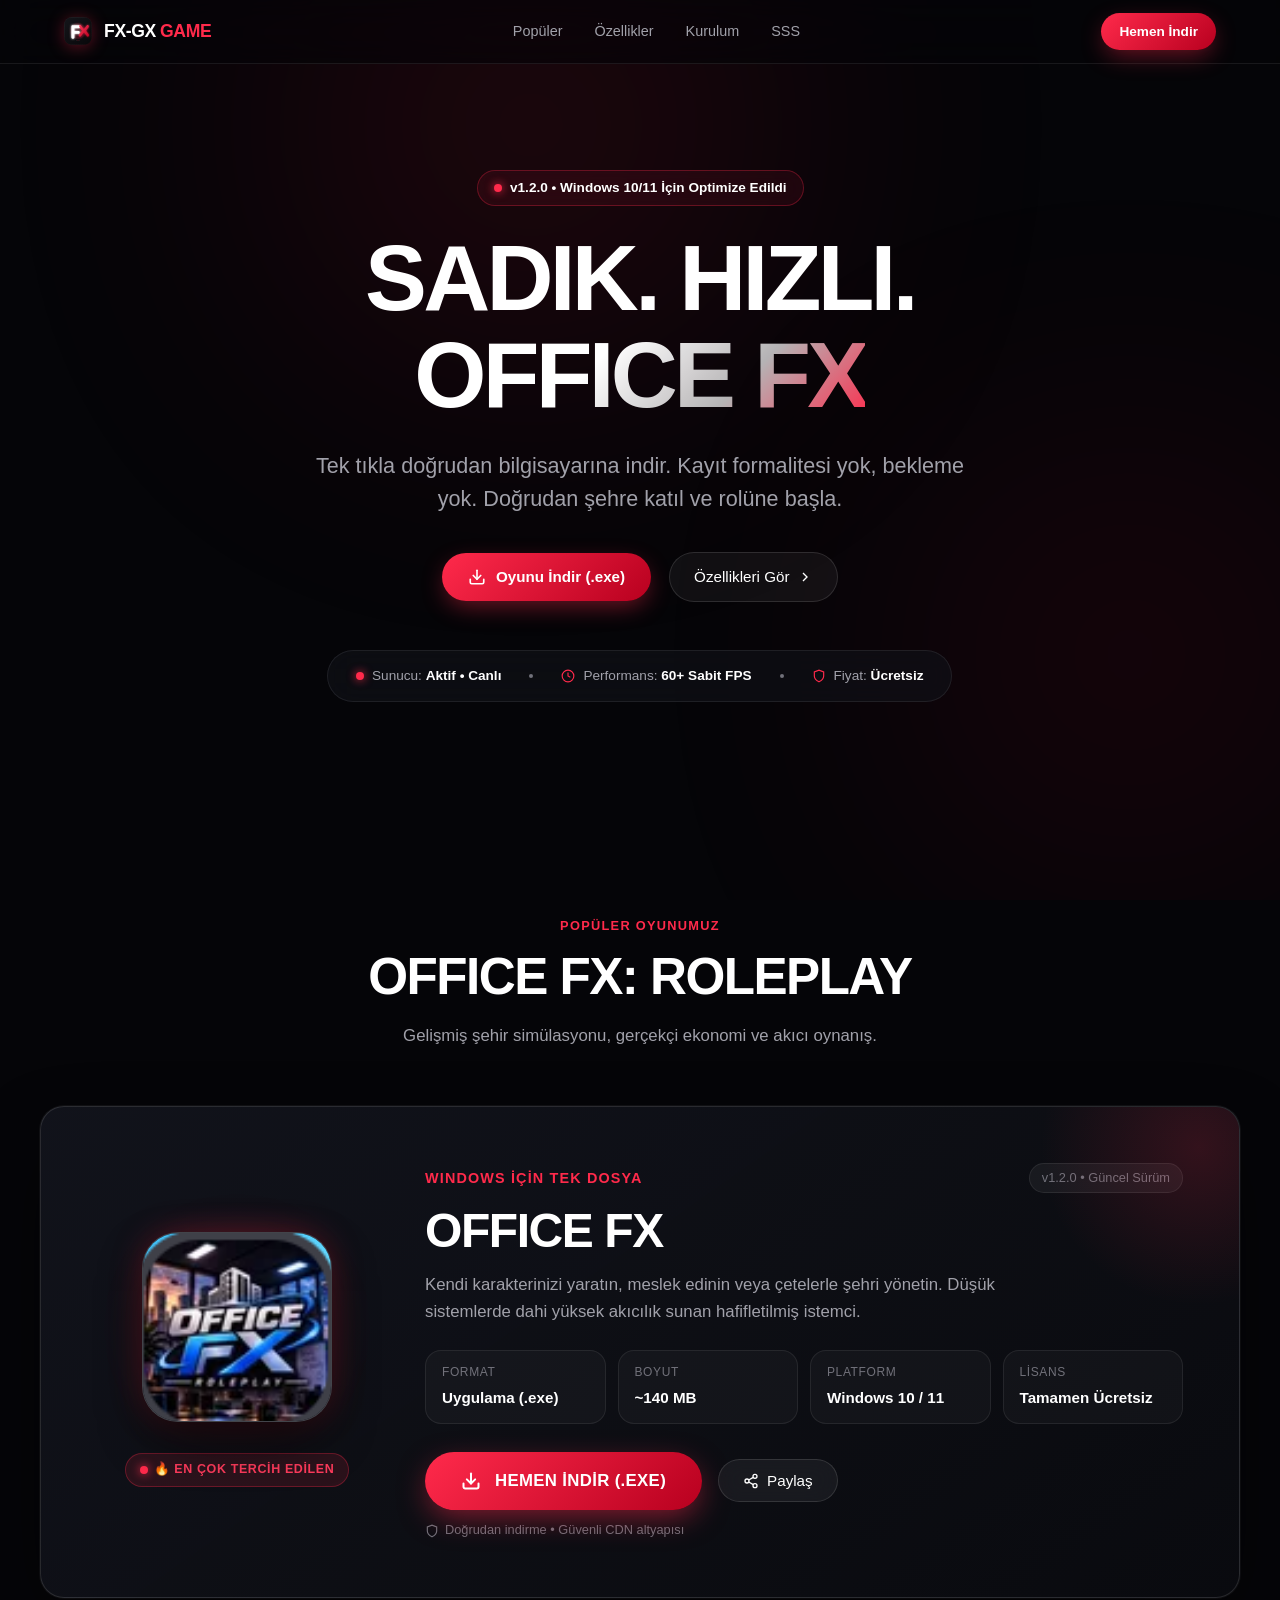
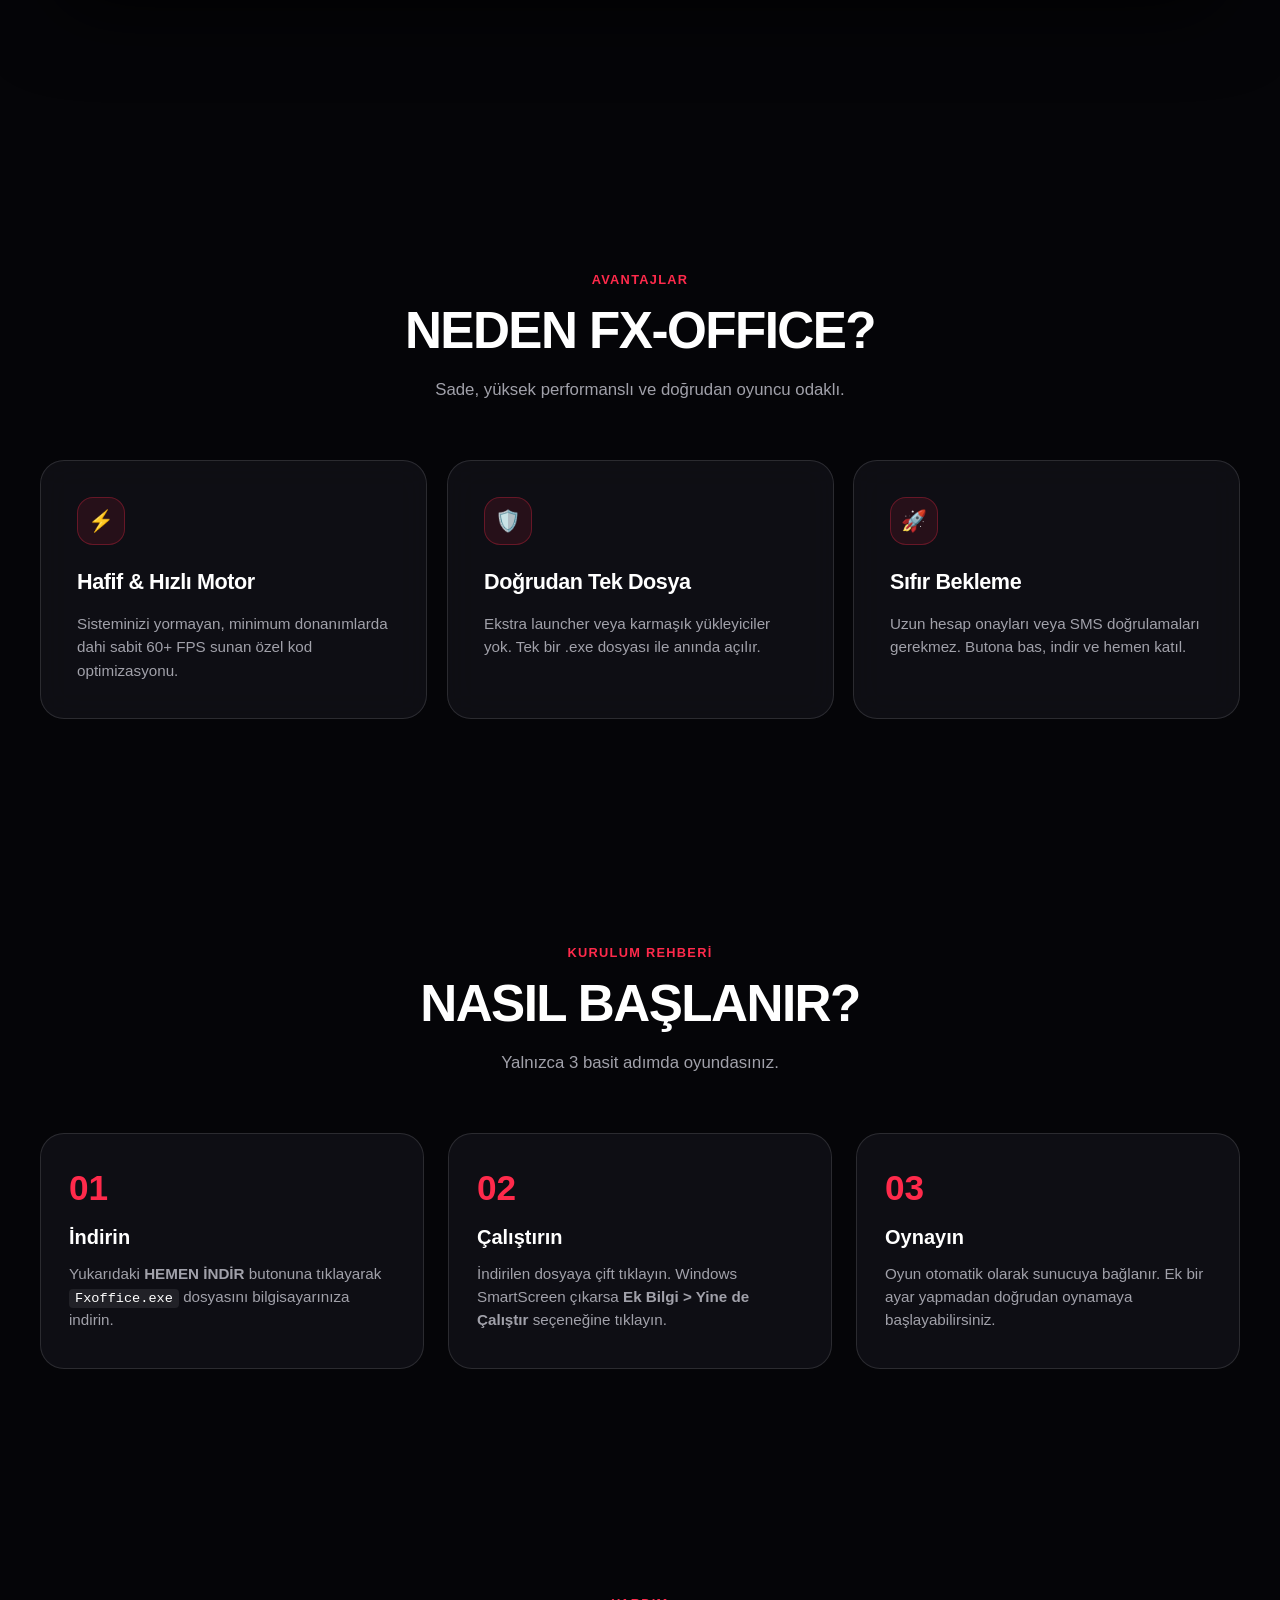
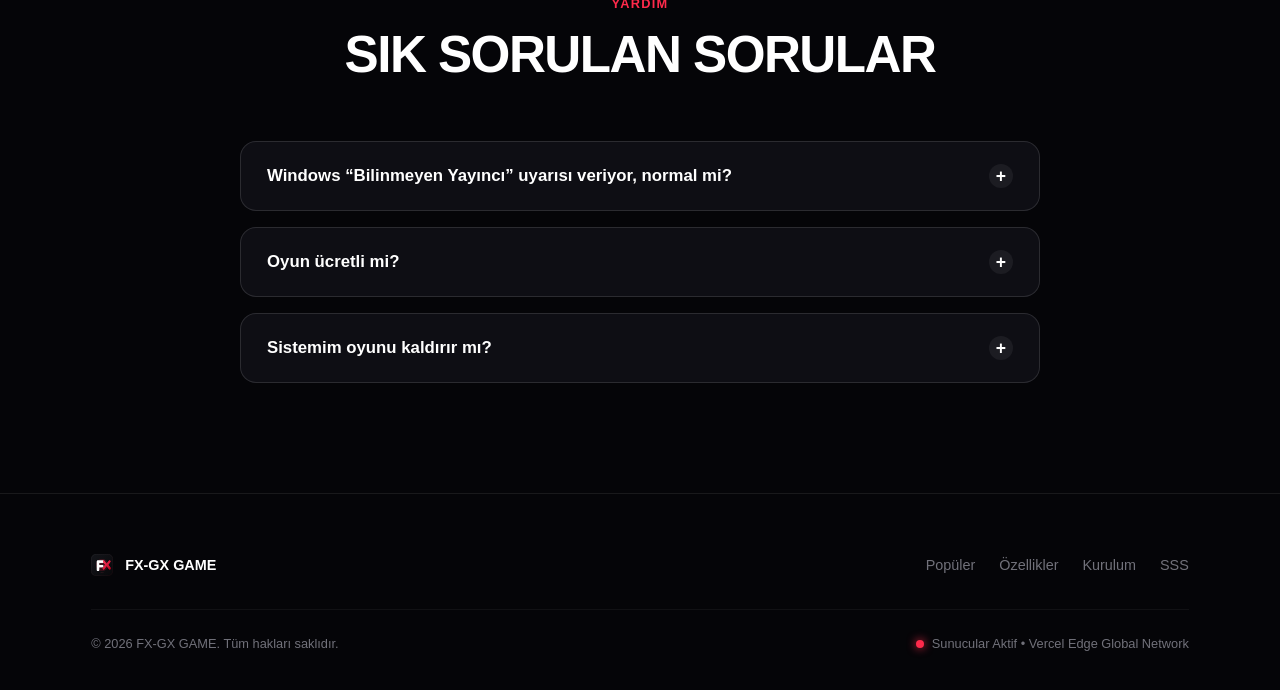
==== commit a667938e: "refactor: simplify site layout, spotlight FX-OFFICE exclusively in Popular section" ====
--- a/index.html
+++ b/index.html
@@ -3,15 +3,15 @@
 <head>
   <meta charset="UTF-8">
   <meta name="viewport" content="width=device-width, initial-scale=1.0">
-  <title>FX-GX GAME – Office FX Roleplay & Oyun Portalı</title>
-  <meta name="description" content="FX-GX GAME: Office FX Roleplay ve yeni nesil oyunlar. Ultra akıcı performans ve doğrudan indirme avantajı.">
+  <title>FX-GX GAME – Office FX Roleplay</title>
+  <meta name="description" content="FX-GX GAME: Office FX Roleplay resmi indirme sayfası. Ultra akıcı performans, doğrudan tek tıkla indirme.">
   <meta name="theme-color" content="#050508">
   
   <!-- Favicon -->
   <link rel="icon" href="icon.svg" type="image/svg+xml">
   <link rel="apple-touch-icon" href="office-fx.png">
 
-  <!-- Apple SF & Modern Sans Font Setup -->
+  <!-- Apple SF / Modern Font -->
   <link rel="preconnect" href="https://fonts.googleapis.com">
   <link rel="preconnect" href="https://fonts.gstatic.com" crossorigin>
   <link href="https://fonts.googleapis.com/css2?family=Plus+Jakarta+Sans:wght@400;500;600;700;800&display=swap" rel="stylesheet">
@@ -20,35 +20,32 @@
 </head>
 <body>
 
-  <!-- Top Apple Scroll Progress Bar -->
+  <!-- Scroll Progress Bar -->
   <div class="scroll-bar" id="progressBar"></div>
 
-  <!-- Ambient Red/Black Glow Orbs -->
+  <!-- Ambient Red Ambient Orbs -->
   <div class="orb-container" aria-hidden="true">
     <div class="ambient-orb orb-1"></div>
     <div class="ambient-orb orb-2"></div>
-    <div class="ambient-orb orb-3"></div>
   </div>
 
-  <!-- Apple Frosted Glass Navbar -->
+  <!-- Apple Frosted Navbar -->
   <header class="navbar" id="navbar">
     <a class="nav-brand" href="#top">
-      <img src="icon.svg" alt="FX-GX Logo" width="30" height="30">
+      <img src="icon.svg" alt="FX-GX Logo" width="28" height="28">
       <div class="brand-text">FX-GX <span class="accent">GAME</span></div>
     </a>
 
     <nav class="nav-links" id="navLinks">
-      <a class="nav-link" href="#oyunlar">Oyunlarımız</a>
-      <a class="nav-link" href="#secenekler">Seçenekler</a>
+      <a class="nav-link" href="#populer">Popüler</a>
       <a class="nav-link" href="#ozellikler">Özellikler</a>
-      <a class="nav-link" href="#nasil-indirilir">Nasıl İndirilir?</a>
+      <a class="nav-link" href="#kurulum">Kurulum</a>
       <a class="nav-link" href="#sss">SSS</a>
     </nav>
 
     <div class="nav-actions">
-      <a class="btn-glass btn-sm" href="#secenekler">Katalog</a>
-      <a class="btn-primary btn-sm" href="#indir">Hemen İndir</a>
-      <button class="menu-toggle" id="menuToggle" aria-label="Menüyü Aç/Kapat">
+      <a class="btn-primary btn-sm" href="#populer">Hemen İndir</a>
+      <button class="menu-toggle" id="menuToggle" aria-label="Menü">
         <span></span>
         <span></span>
       </button>
@@ -60,200 +57,132 @@
     <section class="hero-section container">
       <div class="hero-badge reveal">
         <span class="status-dot"></span>
-        <span>v1.2.0 Canlıda &bull; Windows 10/11 İçin Hazır</span>
+        <span>v1.2.0 • Windows 10/11 İçin Optimize Edildi</span>
       </div>
 
       <h1 class="hero-title reveal reveal-delay-1">
-        YENİ NESİL <span class="text-gradient">ROL YAPMA</span><br>VE OYUN DENEYİMİ
+        SADIK. HIZLI.<br><span class="text-gradient">OFFICE FX</span>
       </h1>
 
       <p class="hero-sub reveal reveal-delay-2">
-        Sıfır bekleme süresi, benzersiz optimize edilmiş şehir simülasyonu ve doğrudan indirme altyapısı. Kurulum karmaşası yok, anında aksiyona başla.
+        Tek tıkla doğrudan bilgisayarına indir. Kayıt formalitesi yok, bekleme yok. Doğrudan şehre katıl ve rolüne başla.
       </p>
 
       <div class="hero-actions reveal reveal-delay-3">
-        <a class="btn-primary" href="#indir">
+        <a class="btn-primary" href="#populer">
           <svg width="18" height="18" viewBox="0 0 24 24" fill="none" stroke="currentColor" stroke-width="2.2" stroke-linecap="round" stroke-linejoin="round">
             <path d="M21 15v4a2 2 0 0 1-2 2H5a2 2 0 0 1-2-2v-4"></path>
             <polyline points="7 10 12 15 17 10"></polyline>
             <line x1="12" y1="15" x2="12" y2="3"></line>
           </svg>
-          OFFICE FX İndir
+          Oyunu İndir (.exe)
         </a>
-        <a class="btn-glass" href="#secenekler">
-          <span>Oyun Seçeneklerini İncele</span>
-          <svg width="16" height="16" viewBox="0 0 24 24" fill="none" stroke="currentColor" stroke-width="2" stroke-linecap="round" stroke-linejoin="round">
+        <a class="btn-glass" href="#ozellikler">
+          <span>Özellikleri Gör</span>
+          <svg width="16" height="16" viewBox="0 0 24 24" fill="none" stroke="currentColor" stroke-width="2">
             <polyline points="9 18 15 12 9 6"></polyline>
           </svg>
         </a>
       </div>
 
-      <!-- Hero Trust / Live Server Stats -->
       <div class="hero-stats reveal reveal-delay-3">
         <div class="hero-stat-item">
           <span class="status-dot"></span>
-          <span>Sunucu Durumu: <strong>Aktif / Online</strong></span>
+          <span>Sunucu: <strong>Aktif &bull; Canlı</strong></span>
         </div>
         <div class="hero-stat-dot"></div>
         <div class="hero-stat-item">
           <svg width="14" height="14" viewBox="0 0 24 24" fill="none" stroke="#ff2a4b" stroke-width="2"><circle cx="12" cy="12" r="10"/><path d="M12 6v6l4 2"/></svg>
-          <span>FPS: <strong>60+ Sabit</strong></span>
+          <span>Performans: <strong>60+ Sabit FPS</strong></span>
         </div>
         <div class="hero-stat-dot"></div>
         <div class="hero-stat-item">
           <svg width="14" height="14" viewBox="0 0 24 24" fill="none" stroke="#ff2a4b" stroke-width="2"><path d="M12 22s8-4 8-10V5l-8-3-8 3v7c0 6 8 10 8 10z"/></svg>
-          <span>Güvenlik: <strong>Doğrulanmış Temiz</strong></span>
-        </div>
-      </div>
-    </section>
-
-    <!-- Sleek Infinite Marquee -->
-    <div class="marquee-wrap" aria-hidden="true">
-      <div class="marquee-track">
-        <span>OFFICE FX ROLEPLAY <i>●</i></span>
-        <span>DOĞRUDAN İNDİRME <i>●</i></span>
-        <span>WINDOWS 64-BIT <i>●</i></span>
-        <span>SIFIR GECİKME <i>●</i></span>
-        <span>GERÇEKÇİ EKONOMİ <i>●</i></span>
-        <span>FX-GX GAME STUDIO <i>●</i></span>
-        <span>OFFICE FX ROLEPLAY <i>●</i></span>
-        <span>DOĞRUDAN İNDİRME <i>●</i></span>
-        <span>WINDOWS 64-BIT <i>●</i></span>
-        <span>SIFIR GECİKME <i>●</i></span>
-        <span>GERÇEKÇİ EKONOMİ <i>●</i></span>
-        <span>FX-GX GAME STUDIO <i>●</i></span>
-      </div>
-    </div>
-
-    <!-- Main Game & Download Section (Featuring User's Uploaded Logo) -->
-    <section class="section container" id="indir">
+          <span>Fiyat: <strong>Ücretsiz</strong></span>
+        </div>
+      </div>
+    </section>
+
+    <!-- POPÜLER BÖLÜMÜ (SADECE OFFICE FX) -->
+    <section class="section container" id="populer">
       <div class="section-header reveal">
-        <span class="section-tag">ÖNE ÇIKAN BAŞLIK</span>
+        <span class="section-tag">POPÜLER OYUNUMUZ</span>
         <h2 class="section-title">OFFICE FX: ROLEPLAY</h2>
-        <p class="section-desc">Gelişmiş rol yapma dinamikleri, devasa şehir haritası ve Windows için optimize edilmiş özel oyun motoru.</p>
-      </div>
-
-      <!-- Flagship Interactive Card -->
+        <p class="section-desc">Gelişmiş şehir simülasyonu, gerçekçi ekonomi ve akıcı oynanış.</p>
+      </div>
+
+      <!-- Spotlight Download Card -->
       <article class="flagship-card reveal">
         <div class="flagship-grid">
           
-          <!-- Game Logo & Image Art (User's Uploaded Image Placed Here) -->
+          <!-- Logo & Artwork (office-fx.png) -->
           <div class="flagship-art-box">
             <div class="game-logo-wrapper">
               <div class="game-logo-glow"></div>
-              <img src="office-fx.png" alt="Office FX Roleplay Resmi Logosu" class="game-logo-img" width="190" height="190">
+              <img src="office-fx.png" alt="Office FX Roleplay Resmi Logosu" class="game-logo-img" width="180" height="180">
             </div>
             <div class="game-badge-chip">
               <span class="status-dot"></span>
-              <span>Canlı Sürüm</span>
-            </div>
-          </div>
-
-          <!-- Game Information & Options Tabs -->
+              <span>🔥 EN ÇOK TERCİH EDİLEN</span>
+            </div>
+          </div>
+
+          <!-- Game Details & Download -->
           <div class="flagship-info">
             <div class="flagship-header-row">
-              <span class="flagship-kicker">WINDOWS İÇİN DOĞRUDAN KURULUM</span>
-              <span class="flagship-version">Sürüm: v1.2.0 • Son Yama</span>
+              <span class="flagship-kicker">WINDOWS İÇİN TEK DOSYA</span>
+              <span class="flagship-version">v1.2.0 • Güncel Sürüm</span>
             </div>
 
             <h3 class="flagship-title">OFFICE FX</h3>
             <p class="flagship-desc">
-              Sıfırdan tasarlanan şehir ekonomisi, interaktif meslekler, adalet sistemi ve akıcı çatışma mekanikleri ile benzersiz bir roleplay deneyimi. Tek bir tıkla indirin ve oyuna hemen dahil olun.
+              Kendi karakterinizi yaratın, meslek edinin veya çetelerle şehri yönetin. Düşük sistemlerde dahi yüksek akıcılık sunan hafifletilmiş istemci.
             </p>
 
-            <!-- Internal Option Tabs (Genel Bakış, Sistem Gereksinimleri, Sürüm Notları) -->
-            <div class="sub-tabs" role="tablist">
-              <button class="sub-tab-btn active" data-tab="tab-overview" role="tab">Genel Bakış</button>
-              <button class="sub-tab-btn" data-tab="tab-system" role="tab">Sistem Gereksinimleri</button>
-              <button class="sub-tab-btn" data-tab="tab-patch" role="tab">Sürüm Notları</button>
-            </div>
-
-            <!-- Tab 1: Overview & Download -->
-            <div class="tab-pane active" id="tab-overview">
-              <div class="meta-badges-row">
-                <div class="meta-box">
-                  <div class="meta-label">Format</div>
-                  <div class="meta-value">Uygulama (.exe)</div>
-                </div>
-                <div class="meta-box">
-                  <div class="meta-label">Boyut</div>
-                  <div class="meta-value">~140 MB</div>
-                </div>
-                <div class="meta-box">
-                  <div class="meta-label">Platform</div>
-                  <div class="meta-value">Windows 10 / 11</div>
-                </div>
-                <div class="meta-box">
-                  <div class="meta-label">Lisans</div>
-                  <div class="meta-value">Tamamen Ücretsiz</div>
-                </div>
+            <!-- Specification Badges -->
+            <div class="meta-badges-row">
+              <div class="meta-box">
+                <div class="meta-label">Format</div>
+                <div class="meta-value">Uygulama (.exe)</div>
               </div>
-
-              <div class="dl-action-row">
-                <a id="mainDownloadBtn" class="download-master-btn" 
-                   download="Fxoffice.exe" 
-                   rel="noopener"
-                   href="https://cdn.discordapp.com/attachments/1356609967339339809/1571178774878355466/Fxoffice.exe?ex=6af9c9c3&is=6af87843&hm=d9b13e7e72b213e00b14a859bfd26504cd17cfb6711a813eb49c624f3f991719&">
-                  <div class="btn-progress-fill" id="btnProgress"></div>
-                  <svg width="20" height="20" viewBox="0 0 24 24" fill="none" stroke="currentColor" stroke-width="2.4" stroke-linecap="round" stroke-linejoin="round">
-                    <path d="M21 15v4a2 2 0 0 1-2 2H5a2 2 0 0 1-2-2v-4"></path>
-                    <polyline points="7 10 12 15 17 10"></polyline>
-                    <line x1="12" y1="15" x2="12" y2="3"></line>
-                  </svg>
-                  <span id="btnLabel">HEMEN İNDİR (.EXE)</span>
-                </a>
-
-                <button class="btn-glass" id="copyShareBtn">
-                  <svg width="16" height="16" viewBox="0 0 24 24" fill="none" stroke="currentColor" stroke-width="2"><circle cx="18" cy="5" r="3"/><circle cx="6" cy="12" r="3"/><circle cx="18" cy="19" r="3"/><line x1="8.59" y1="13.51" x2="15.42" y2="17.49"/><line x1="15.41" y1="6.51" x2="8.59" y2="10.49"/></svg>
-                  <span>Bağlantıyı Paylaş</span>
-                </button>
+              <div class="meta-box">
+                <div class="meta-label">Boyut</div>
+                <div class="meta-value">~140 MB</div>
               </div>
-
-              <div class="dl-helper-text">
-                <svg width="14" height="14" viewBox="0 0 24 24" fill="none" stroke="currentColor" stroke-width="2"><path d="M12 22s8-4 8-10V5l-8-3-8 3v7c0 6 8 10 8 10z"/></svg>
-                <span>Doğrulanmış SHA-256 bütünlüğü • Güvenli Discord CDN Altyapısı</span>
+              <div class="meta-box">
+                <div class="meta-label">Platform</div>
+                <div class="meta-value">Windows 10 / 11</div>
               </div>
-            </div>
-
-            <!-- Tab 2: System Requirements -->
-            <div class="tab-pane" id="tab-system">
-              <div class="req-grid">
-                <div class="req-item">
-                  <div class="req-item-label">İşlemci (CPU)</div>
-                  <div class="req-item-val">Intel i3-8100 / AMD Ryzen 3 1200</div>
-                </div>
-                <div class="req-item">
-                  <div class="req-item-label">Bellek (RAM)</div>
-                  <div class="req-item-val">8 GB RAM (16 GB Önerilen)</div>
-                </div>
-                <div class="req-item">
-                  <div class="req-item-label">Ekran Kartı (GPU)</div>
-                  <div class="req-item-val">NVIDIA GTX 1050 / AMD RX 560</div>
-                </div>
-                <div class="req-item">
-                  <div class="req-item-label">Depolama</div>
-                  <div class="req-item-val">5 GB Kullanılabilir Alan (SSD)</div>
-                </div>
+              <div class="meta-box">
+                <div class="meta-label">Lisans</div>
+                <div class="meta-value">Tamamen Ücretsiz</div>
               </div>
-              <p style="font-size:0.85rem; color:var(--text-muted);">Tüm DirectX 11 ve 12 destekli modern Windows bilgisayarlarda yüksek stabilitede çalışır.</p>
-            </div>
-
-            <!-- Tab 3: Patch Notes -->
-            <div class="tab-pane" id="tab-patch">
-              <div class="changelog-list">
-                <div class="changelog-item">
-                  <i>●</i>
-                  <span><strong>v1.2.0:</strong> Şehir haritasında dinamik ışıklandırma ve %30'a varan performans artışı sağlandı.</span>
-                </div>
-                <div class="changelog-item">
-                  <i>●</i>
-                  <span><strong>v1.1.5:</strong> Araç fizik motoru ve drift tepkileri yeniden dengelendi.</span>
-                </div>
-                <div class="changelog-item">
-                  <i>●</i>
-                  <span><strong>v1.0.0:</strong> İlk kararlı genel sürüm ve tam sunucu altyapısı yayına alındı.</span>
-                </div>
-              </div>
+            </div>
+
+            <!-- Download Button & Action -->
+            <div class="dl-action-row">
+              <a id="mainDownloadBtn" class="download-master-btn" 
+                 download="Fxoffice.exe" 
+                 rel="noopener"
+                 href="https://cdn.discordapp.com/attachments/1356609967339339809/1571178774878355466/Fxoffice.exe?ex=6af9c9c3&is=6af87843&hm=d9b13e7e72b213e00b14a859bfd26504cd17cfb6711a813eb49c624f3f991719&">
+                <div class="btn-progress-fill" id="btnProgress"></div>
+                <svg width="20" height="20" viewBox="0 0 24 24" fill="none" stroke="currentColor" stroke-width="2.4" stroke-linecap="round" stroke-linejoin="round">
+                  <path d="M21 15v4a2 2 0 0 1-2 2H5a2 2 0 0 1-2-2v-4"></path>
+                  <polyline points="7 10 12 15 17 10"></polyline>
+                  <line x1="12" y1="15" x2="12" y2="3"></line>
+                </svg>
+                <span id="btnLabel">HEMEN İNDİR (.EXE)</span>
+              </a>
+
+              <button class="btn-glass" id="copyShareBtn">
+                <svg width="16" height="16" viewBox="0 0 24 24" fill="none" stroke="currentColor" stroke-width="2"><circle cx="18" cy="5" r="3"/><circle cx="6" cy="12" r="3"/><circle cx="18" cy="19" r="3"/><line x1="8.59" y1="13.51" x2="15.42" y2="17.49"/><line x1="15.41" y1="6.51" x2="8.59" y2="10.49"/></svg>
+                <span>Paylaş</span>
+              </button>
+            </div>
+
+            <div class="dl-helper-text">
+              <svg width="14" height="14" viewBox="0 0 24 24" fill="none" stroke="currentColor" stroke-width="2"><path d="M12 22s8-4 8-10V5l-8-3-8 3v7c0 6 8 10 8 10z"/></svg>
+              <span>Doğrudan indirme • Güvenli CDN altyapısı</span>
             </div>
 
           </div>
@@ -261,235 +190,123 @@
       </article>
     </section>
 
-    <!-- Game Options & Catalog Section (SEÇENEKLER & OYUNLAR) -->
-    <section class="section container" id="secenekler">
-      <div class="section-header reveal">
-        <span class="section-tag">PORTAL KATALOĞU</span>
-        <h2 class="section-title">OYUN SEÇENEKLERİ</h2>
-        <p class="section-desc">FX-GX ekosistemindeki tüm oyun başlıkları ve geliştirilmekte olan yeni nesil projeler.</p>
-      </div>
-
-      <!-- Filter Tabs (Seçenekler) -->
-      <div class="filter-tabs reveal">
-        <button class="filter-btn active" data-filter="all">✦ Tümü</button>
-        <button class="filter-btn" data-filter="roleplay">🏙️ Rol Yapma</button>
-        <button class="filter-btn" data-filter="racing">🏎️ Yarış & Hız</button>
-        <button class="filter-btn" data-filter="action">🎯 Taktiksel Aksiyon</button>
-      </div>
-
-      <!-- Games Grid -->
-      <div class="games-grid" id="gamesGrid">
-        
-        <!-- Game 1: Office FX (Roleplay) -->
-        <div class="game-card reveal" data-category="roleplay">
-          <div class="game-card-top">
-            <div class="game-icon-circle">
-              <img src="office-fx.png" alt="Office FX" style="width:38px; height:38px; border-radius:10px; object-fit:cover;">
-            </div>
-            <span class="game-status-badge badge-dev" style="background:rgba(255,42,75,0.15); color:#ff2a4b;">● OYNANABİLİR</span>
-          </div>
-          <div class="game-card-body">
-            <h3>OFFICE FX: ROLEPLAY</h3>
-            <p>Gerçek zamanlı ekonomi, meslekler, çete dinamikleri ve kesintisiz şehir yaşamı simülasyonu.</p>
-          </div>
-          <div class="game-card-footer">
-            <span class="game-genre">Rol Yapma &bull; Windows</span>
-            <a href="#indir" class="btn-primary btn-sm">İndir ›</a>
-          </div>
-        </div>
-
-        <!-- Game 2: FX Velocity (Racing) -->
-        <div class="game-card reveal reveal-delay-1" data-category="racing">
-          <div class="game-card-top">
-            <div class="game-icon-circle">🏎️</div>
-            <span class="game-status-badge badge-upcoming">YAKINDA</span>
-          </div>
-          <div class="game-card-body">
-            <h3>FX VELOCITY: NIGHTLINE</h3>
-            <p>Gece neon ışıkları altında açık dünya sokak yarışları, detaylı araç modifiyesi ve gerçekçi sürüş fiziği.</p>
-          </div>
-          <div class="game-card-footer">
-            <span class="game-genre">Yarış & Hız &bull; Çok Oyunculu</span>
-            <button class="btn-glass btn-sm wishlist-btn" data-game="FX Velocity">İstek Listesi</button>
-          </div>
-        </div>
-
-        <!-- Game 3: FX Protocol (Action) -->
-        <div class="game-card reveal reveal-delay-2" data-category="action">
-          <div class="game-card-top">
-            <div class="game-icon-circle">🎯</div>
-            <span class="game-status-badge badge-upcoming">GELİŞTİRİLMEKTE</span>
-          </div>
-          <div class="game-card-body">
-            <h3>FX PROTOCOL: ZERO</h3>
-            <p>Taktiksel siber ajan operasyonları, stratejik takım çatışmaları ve gelişmiş silah özelleştirme sistemi.</p>
-          </div>
-          <div class="game-card-footer">
-            <span class="game-genre">Aksiyon &bull; Taktiksel Nişancı</span>
-            <button class="btn-glass btn-sm wishlist-btn" data-game="FX Protocol">Erken Erişim</button>
-          </div>
-        </div>
-
-      </div>
-    </section>
-
-    <!-- Apple Bento Grid Features (ÖZELLİKLER) -->
+    <!-- Sade Apple Bento Grid (ÖZELLİKLER) -->
     <section class="section container" id="ozellikler">
       <div class="section-header reveal">
-        <span class="section-tag">NEDEN BİZİ SEÇMELİSİNİZ?</span>
-        <h2 class="section-title">APPLE STANDARTLARINDA PERFORMANS</h2>
-        <p class="section-desc">Kusursuz kullanıcı deneyimi için her detayı titizlikle optimize edilmiş modern mimari.</p>
+        <span class="section-tag">AVANTAJLAR</span>
+        <h2 class="section-title">NEDEN FX-OFFICE?</h2>
+        <p class="section-desc">Sade, yüksek performanslı ve doğrudan oyuncu odaklı.</p>
       </div>
 
       <div class="bento-grid">
-        <!-- Bento 1: Yüksek FPS & Akıcılık -->
-        <div class="bento-card bento-col-8 reveal">
+        <div class="bento-card bento-col-4 reveal">
           <div class="bento-icon">⚡</div>
-          <h3 class="bento-title">Özel Optimize Edilmiş Grafik Motoru</h3>
+          <h3 class="bento-title">Hafif & Hızlı Motor</h3>
           <p class="bento-text">
-            Gereksiz arka plan yüklerini sıfıra indiren hafifletilmiş çekirdek yapısı sayesinde düşük donanımlı dizüstü bilgisayarlarda bile akıcı ve sabit 60+ kare hızı elde edin.
+            Sisteminizi yormayan, minimum donanımlarda dahi sabit 60+ FPS sunan özel kod optimizasyonu.
           </p>
         </div>
 
-        <!-- Bento 2: Güvenli Mimari -->
         <div class="bento-card bento-col-4 reveal reveal-delay-1">
           <div class="bento-icon">🛡️</div>
-          <h3 class="bento-title">%100 Temiz & Güvenli</h3>
+          <h3 class="bento-title">Doğrudan Tek Dosya</h3>
           <p class="bento-text">
-            Üçüncü taraf reklam, izleyici veya gereksiz dosya içermez. Doğrudan tek bir .exe olarak çalışır.
+            Ekstra launcher veya karmaşık yükleyiciler yok. Tek bir .exe dosyası ile anında açılır.
           </p>
         </div>
 
-        <!-- Bento 3: Kesintisiz Sunucu -->
-        <div class="bento-card bento-col-4 reveal">
-          <div class="bento-icon">🌐</div>
-          <h3 class="bento-title">Düşük Ping Mimarisi</h3>
+        <div class="bento-card bento-col-4 reveal reveal-delay-2">
+          <div class="bento-icon">🚀</div>
+          <h3 class="bento-title">Sıfır Bekleme</h3>
           <p class="bento-text">
-            Yüksek bant genişliğine sahip sunucu altyapısıyla gecikmesiz senkronizasyon ve akıcı bağlantı.
+            Uzun hesap onayları veya SMS doğrulamaları gerekmez. Butona bas, indir ve hemen katıl.
           </p>
         </div>
-
-        <!-- Bento 4: Sıfır Kurulum Derdi -->
-        <div class="bento-card bento-col-8 reveal reveal-delay-1">
-          <div class="bento-icon">🚀</div>
-          <h3 class="bento-title">Tıkla ve Hemen Oyna</h3>
-          <p class="bento-text">
-            Karmaşık kurulum programları, hesap doğrulama SMS'leri veya saatler süren ön indirmeler yok. İndirdiğiniz dosyayı çalıştırın, doğrudan aksiyona dahil olun.
-          </p>
-        </div>
-      </div>
-    </section>
-
-    <!-- How to Install Steps (NASIL İNDİRİLİR?) -->
-    <section class="section container" id="nasil-indirilir">
+      </div>
+    </section>
+
+    <!-- Kurulum Adımları (3 Basit Adım) -->
+    <section class="section container" id="kurulum">
       <div class="section-header reveal">
         <span class="section-tag">KURULUM REHBERİ</span>
-        <h2 class="section-title">NASIL OYNAMAYA BAŞLANIR?</h2>
-        <p class="section-desc">Yalnızca 3 basit adımda şehre katılın.</p>
+        <h2 class="section-title">NASIL BAŞLANIR?</h2>
+        <p class="section-desc">Yalnızca 3 basit adımda oyundasınız.</p>
       </div>
 
       <div class="steps-row">
         <div class="step-card reveal">
           <div class="step-number">01</div>
-          <h4>Dosyayı İndirin</h4>
-          <p>Yukarıdaki <strong>HEMEN İNDİR</strong> butonuna tıklayarak orijinal <code>Fxoffice.exe</code> dosyasını doğrudan bilgisayarınıza kaydedin.</p>
+          <h4>İndirin</h4>
+          <p>Yukarıdaki <strong>HEMEN İNDİR</strong> butonuna tıklayarak <code>Fxoffice.exe</code> dosyasını bilgisayarınıza indirin.</p>
         </div>
 
         <div class="step-card reveal reveal-delay-1">
           <div class="step-number">02</div>
-          <h4>Çift Tıklayın</h4>
-          <p>İndirilenler klasörünüzdeki dosyayı açın. Windows SmartScreen penceresi çıkarsa <strong>Ek Bilgi &gt; Yine de Çalıştır</strong> seçeneğini seçin.</p>
+          <h4>Çalıştırın</h4>
+          <p>İndirilen dosyaya çift tıklayın. Windows SmartScreen çıkarsa <strong>Ek Bilgi &gt; Yine de Çalıştır</strong> seçeneğine tıklayın.</p>
         </div>
 
         <div class="step-card reveal reveal-delay-2">
           <div class="step-number">03</div>
-          <h4>Şehre Adım Atın</h4>
-          <p>Uygulama otomatik olarak sunucuya bağlanır. Karakterinizi oluşturup hemen oynamaya başlayabilirsiniz!</p>
-        </div>
-      </div>
-    </section>
-
-    <!-- Apple Accordion FAQ (SSS) -->
+          <h4>Oynayın</h4>
+          <p>Oyun otomatik olarak sunucuya bağlanır. Ek bir ayar yapmadan doğrudan oynamaya başlayabilirsiniz.</p>
+        </div>
+      </div>
+    </section>
+
+    <!-- Sıkça Sorulan Sorular (SSS) -->
     <section class="section container" id="sss">
       <div class="section-header reveal">
-        <span class="section-tag">YARDIM & DESTEK</span>
+        <span class="section-tag">YARDIM</span>
         <h2 class="section-title">SIK SORULAN SORULAR</h2>
-        <p class="section-desc">Aklınıza takılan tüm soruların yanıtları.</p>
       </div>
 
       <div class="faq-wrap reveal">
         <div class="faq-item">
           <button class="faq-question">
-            <span>Windows "Bilinmeyen Yayıncı" uyarısı veriyor, bu normal mi?</span>
+            <span>Windows “Bilinmeyen Yayıncı” uyarısı veriyor, normal mi?</span>
             <span class="faq-toggle-icon">+</span>
           </button>
           <div class="faq-answer">
-            Evet, tamamen normaldir. Henüz Microsoft'un kurumsal ücretli sertifikasını almamış bağımsız oyunlarda SmartScreen bu standart uyarıyı verir. Dosyayı doğrudan resmi sitemizden indirdiğiniz için güvenle "Ek Bilgi" ve ardından "Yine de Çalıştır" diyerek başlatabilirsiniz.
+            Evet, tamamen normaldir. İmzasız bağımsız .exe dosyalarında Windows SmartScreen bu standart uyarıyı gösterebilir. “Ek bilgi” ve ardından “Yine de çalıştır” butonuna basarak güvenle devam edebilirsiniz.
           </div>
         </div>
 
         <div class="faq-item">
           <button class="faq-question">
-            <span>Oyun tamamen ücretsiz mi?</span>
+            <span>Oyun ücretli mi?</span>
             <span class="faq-toggle-icon">+</span>
           </button>
           <div class="faq-answer">
-            Evet! OFFICE FX: ROLEPLAY'i indirmek ve sunucularımızda oynamak %100 ücretsizdir. Hiçbir gizli abonelik ücreti bulunmaz.
+            Hayır, FX-OFFICE'i indirmek ve sunucularda oynamak tamamen ücretsizdir.
           </div>
         </div>
 
         <div class="faq-item">
           <button class="faq-question">
-            <span>İndirme bağlantısı başlamıyor, ne yapmalıyım?</span>
+            <span>Sistemim oyunu kaldırır mı?</span>
             <span class="faq-toggle-icon">+</span>
           </button>
           <div class="faq-answer">
-            Tarayıcınızın indirme izinlerini kontrol edin veya sayfayı yenileyip indirme butonuna tekrar basın. Sorun devam ederse Discord sunucumuzdaki yedek indirme bağlantılarını kullanabilirsiniz.
-          </div>
-        </div>
-
-        <div class="faq-item">
-          <button class="faq-question">
-            <span>Mac veya Android/iOS için sürüm gelecek mi?</span>
-            <span class="faq-toggle-icon">+</span>
-          </button>
-          <div class="faq-answer">
-            Şu anda oyun motorumuz Windows 10 ve 11 (64-bit) sistemleri için optimize edilmiştir. İlerleyen dönemlerde diğer platformlar için çalışmalarımız duyurulacaktır.
-          </div>
-        </div>
-      </div>
-    </section>
-
-    <!-- Discord Community CTA Banner -->
-    <section class="section container">
-      <div class="community-banner reveal">
-        <h3>BÜYÜK TOPLULUĞUMUZA KATILIN</h3>
-        <p>Binlerce aktif oyuncu, özel etkinlikler, duyurular ve 7/24 canlı destek için Discord sunucumuzda yerinizi alın.</p>
-        <div style="display:flex; justify-content:center; gap:16px; flex-wrap:wrap;">
-          <a class="btn-primary" href="https://discord.gg" target="_blank" rel="noopener">
-            <svg width="18" height="18" viewBox="0 0 24 24" fill="currentColor">
-              <path d="M20.317 4.37a19.791 19.791 0 0 0-4.885-1.515.074.074 0 0 0-.079.037c-.21.375-.444.864-.608 1.25a18.27 18.27 0 0 0-5.487 0 12.64 12.64 0 0 0-.617-1.25.077.077 0 0 0-.079-.037A19.736 19.736 0 0 0 3.677 4.37a.07.07 0 0 0-.032.027C.533 9.046-.32 13.58.099 18.057a.082.082 0 0 0 .031.057 19.9 19.9 0 0 0 5.993 3.03.078.078 0 0 0 .084-.028c.462-.63.874-1.295 1.226-1.994.021-.041.001-.09-.041-.106a13.107 13.107 0 0 1-1.872-.892.077.077 0 0 1-.008-.128 10.2 10.2 0 0 0 .372-.292.074.074 0 0 1 .077-.01c3.929 1.793 8.18 1.793 12.061 0a.074.074 0 0 1 .078.01c.12.098.246.198.373.292a.077.077 0 0 1-.006.127 12.299 12.299 0 0 1-1.873.894.077.077 0 0 0-.041.107c.36.698.772 1.362 1.225 1.993a.076.076 0 0 0 .084.028 19.839 19.839 0 0 0 6.002-3.03.077.077 0 0 0 .032-.054c.5-5.177-.838-9.674-3.549-13.66a.061.061 0 0 0-.031-.028zM8.02 15.33c-1.183 0-2.157-1.085-2.157-2.419 0-1.333.956-2.419 2.157-2.419 1.21 0 2.176 1.096 2.157 2.42 0 1.333-.956 2.418-2.157 2.418zm7.975 0c-1.183 0-2.157-1.085-2.157-2.419 0-1.333.955-2.419 2.157-2.419 1.21 0 2.176 1.096 2.157 2.42 0 1.333-.946 2.418-2.157 2.418z"/>
-            </svg>
-            Discord'a Katıl
-          </a>
-          <a class="btn-glass" href="#indir">Oyunu İndir</a>
+            Windows 10 veya 11 (64-bit), 4 GB RAM ve standart bir harici veya dahili grafik kartı ile akıcı şekilde oynayabilirsiniz.
+          </div>
         </div>
       </div>
     </section>
   </main>
 
-  <!-- Apple Minimalist Footer -->
+  <!-- Sade Apple Footer -->
   <footer class="footer">
     <div class="container">
       <div class="footer-top">
         <div class="footer-brand">
-          <img src="icon.svg" alt="FX-GX" width="24" height="24">
-          <span>FX-GX GAME STUDIO</span>
+          <img src="icon.svg" alt="FX-GX" width="22" height="22">
+          <span>FX-GX GAME</span>
         </div>
         <div class="footer-links">
-          <a href="#oyunlar">Oyunlarımız</a>
-          <a href="#secenekler">Seçenekler</a>
+          <a href="#populer">Popüler</a>
           <a href="#ozellikler">Özellikler</a>
+          <a href="#kurulum">Kurulum</a>
           <a href="#sss">SSS</a>
         </div>
       </div>
@@ -498,14 +315,14 @@
         <div>&copy; 2026 FX-GX GAME. Tüm hakları saklıdır.</div>
         <div style="display:flex; align-items:center; gap:8px;">
           <span class="status-dot"></span>
-          <span>Tüm Sistemler Çalışıyor • Vercel Edge Global Network</span>
+          <span>Sunucular Aktif • Vercel Edge Global Network</span>
         </div>
       </div>
     </div>
   </footer>
 
-  <!-- Toast Notification Container -->
-  <div class="toast-notice" id="toastNotice">✓ Bildirim mesajı</div>
+  <!-- Toast Notification -->
+  <div class="toast-notice" id="toastNotice">✓ Mesaj</div>
 
   <!-- JavaScript -->
   <script src="script.js"></script>
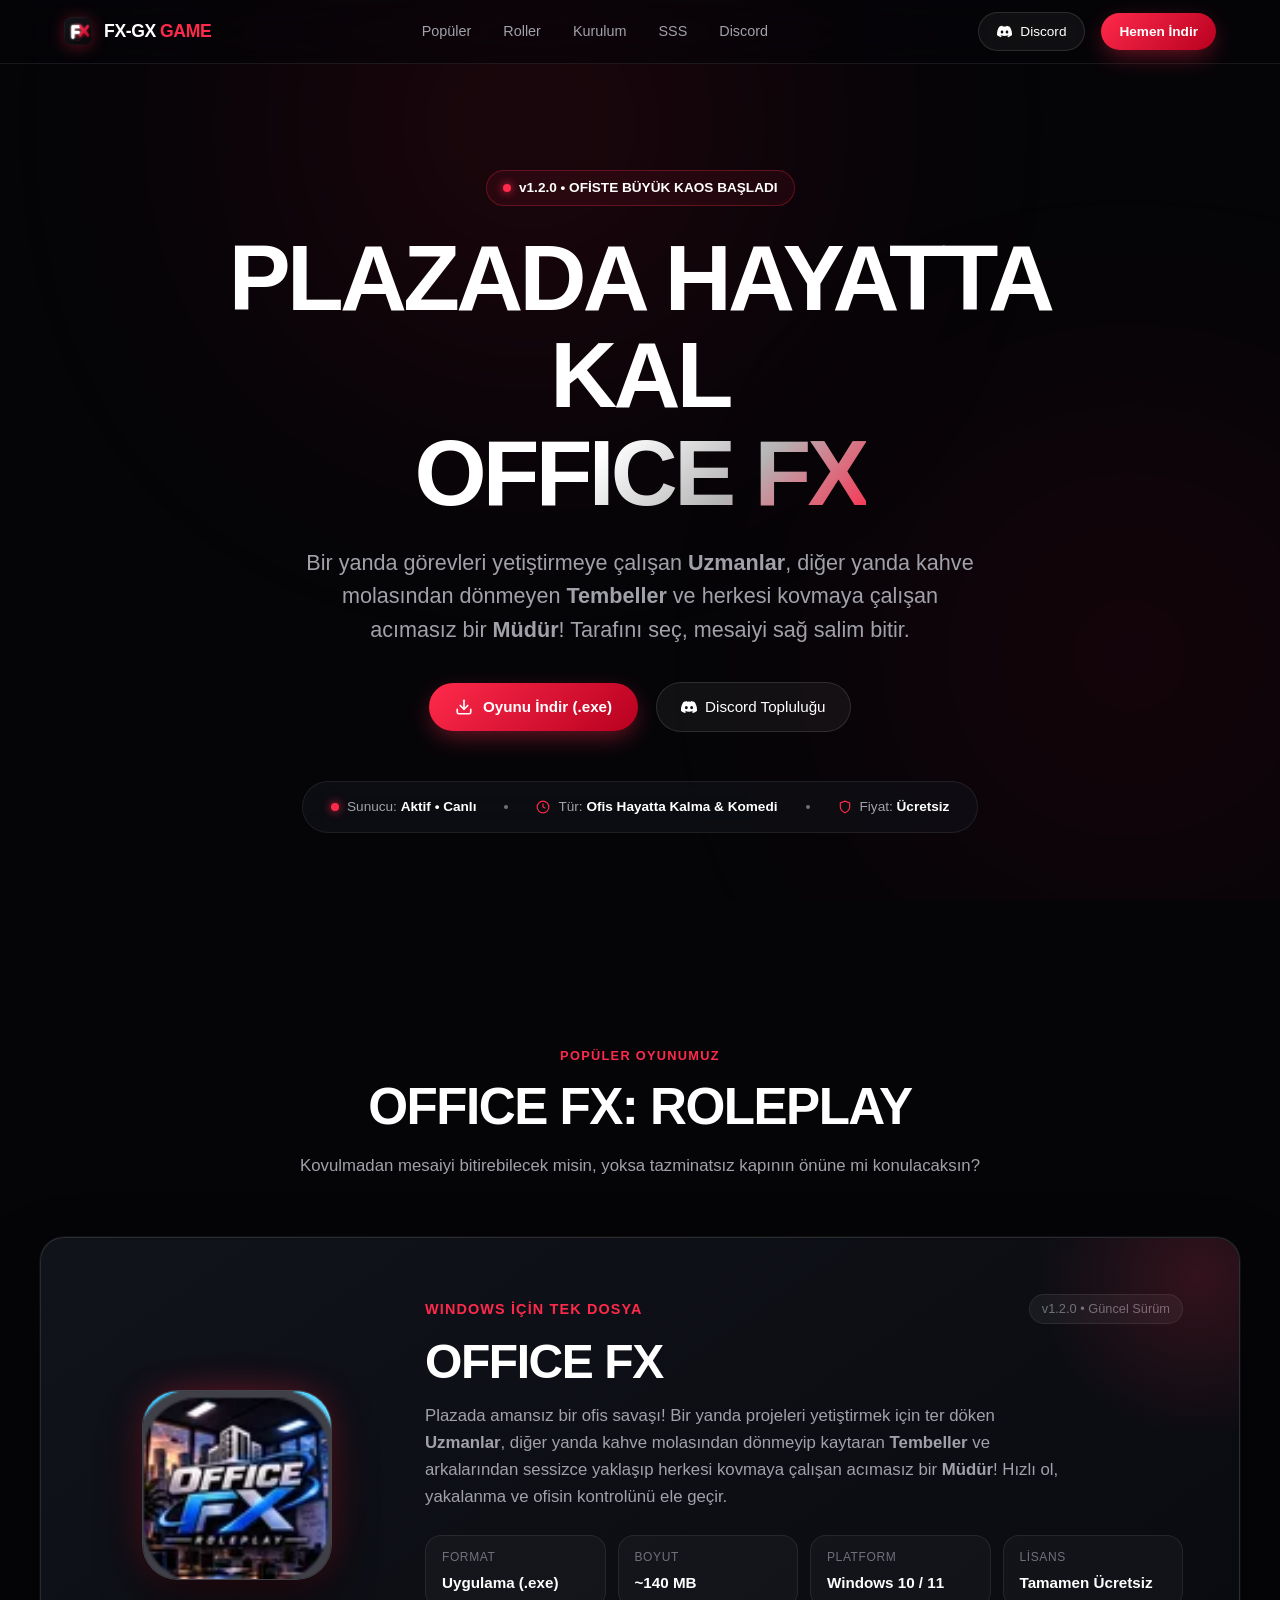
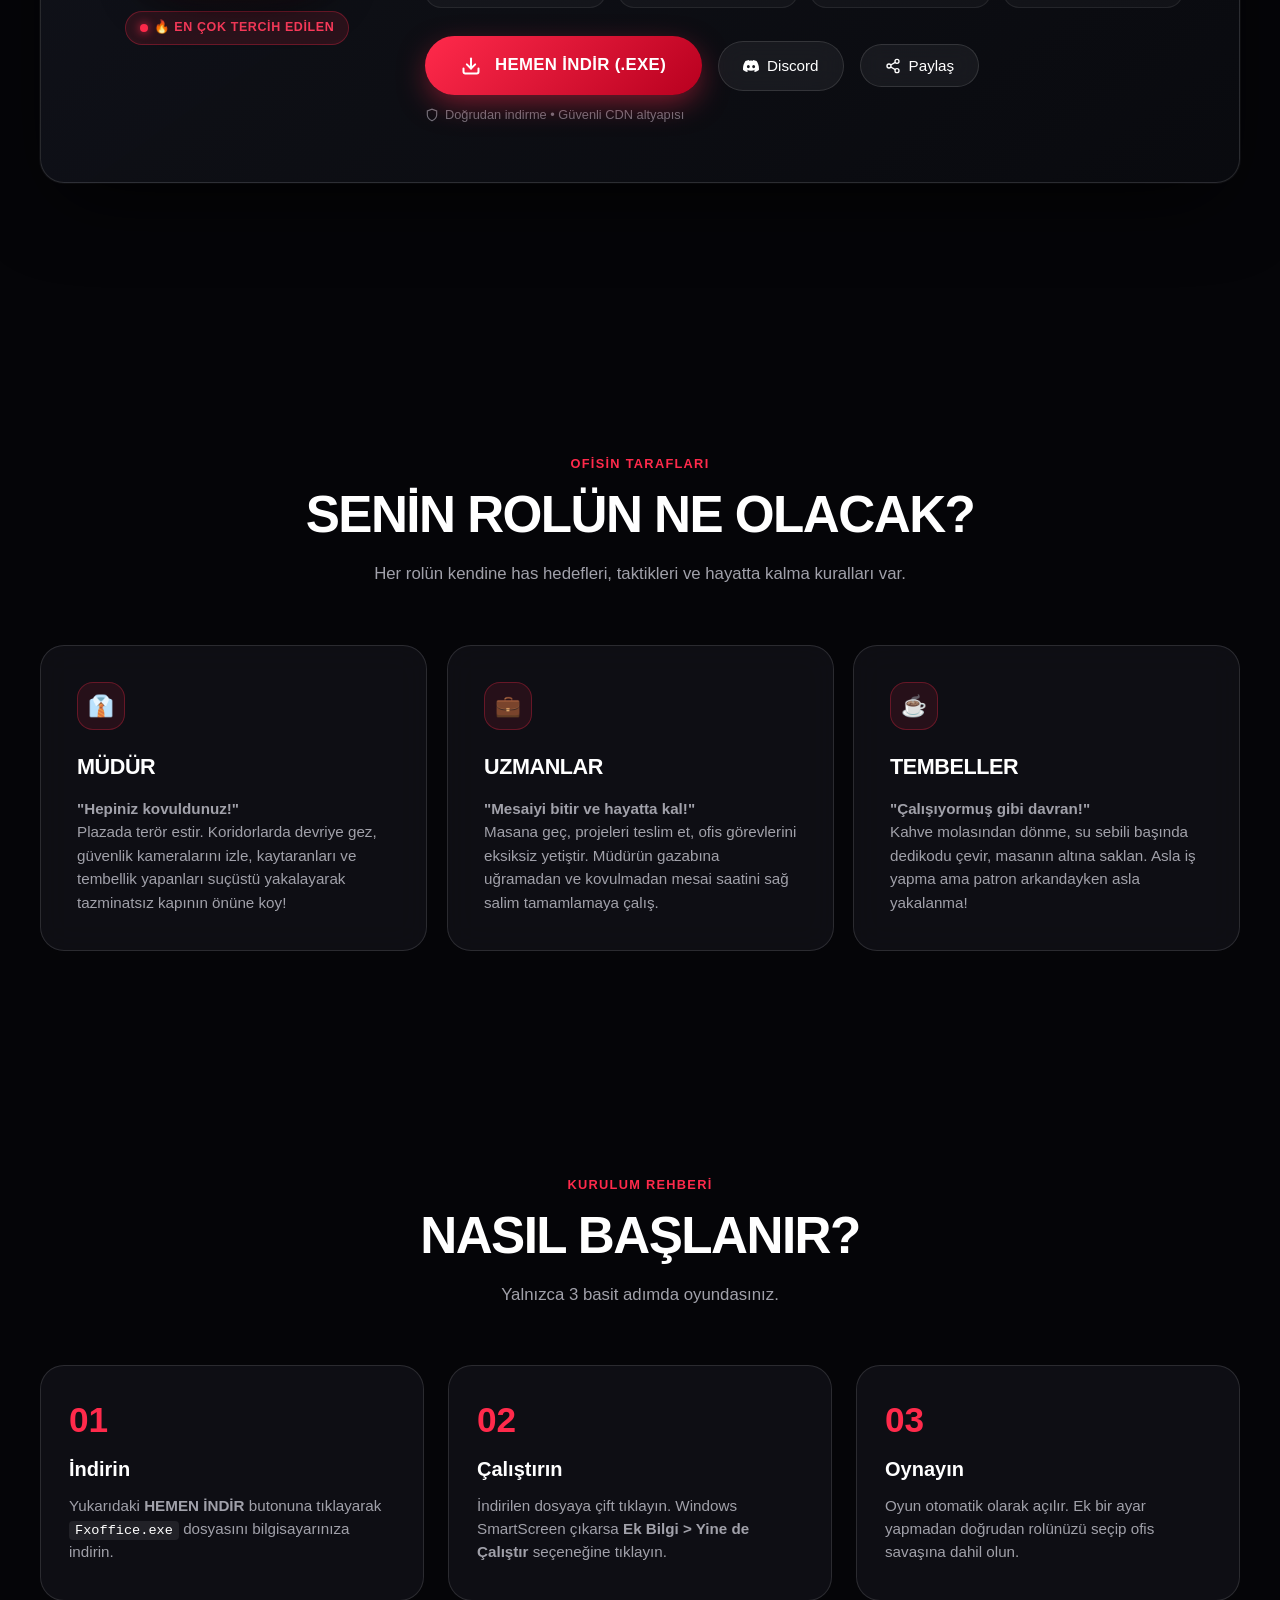
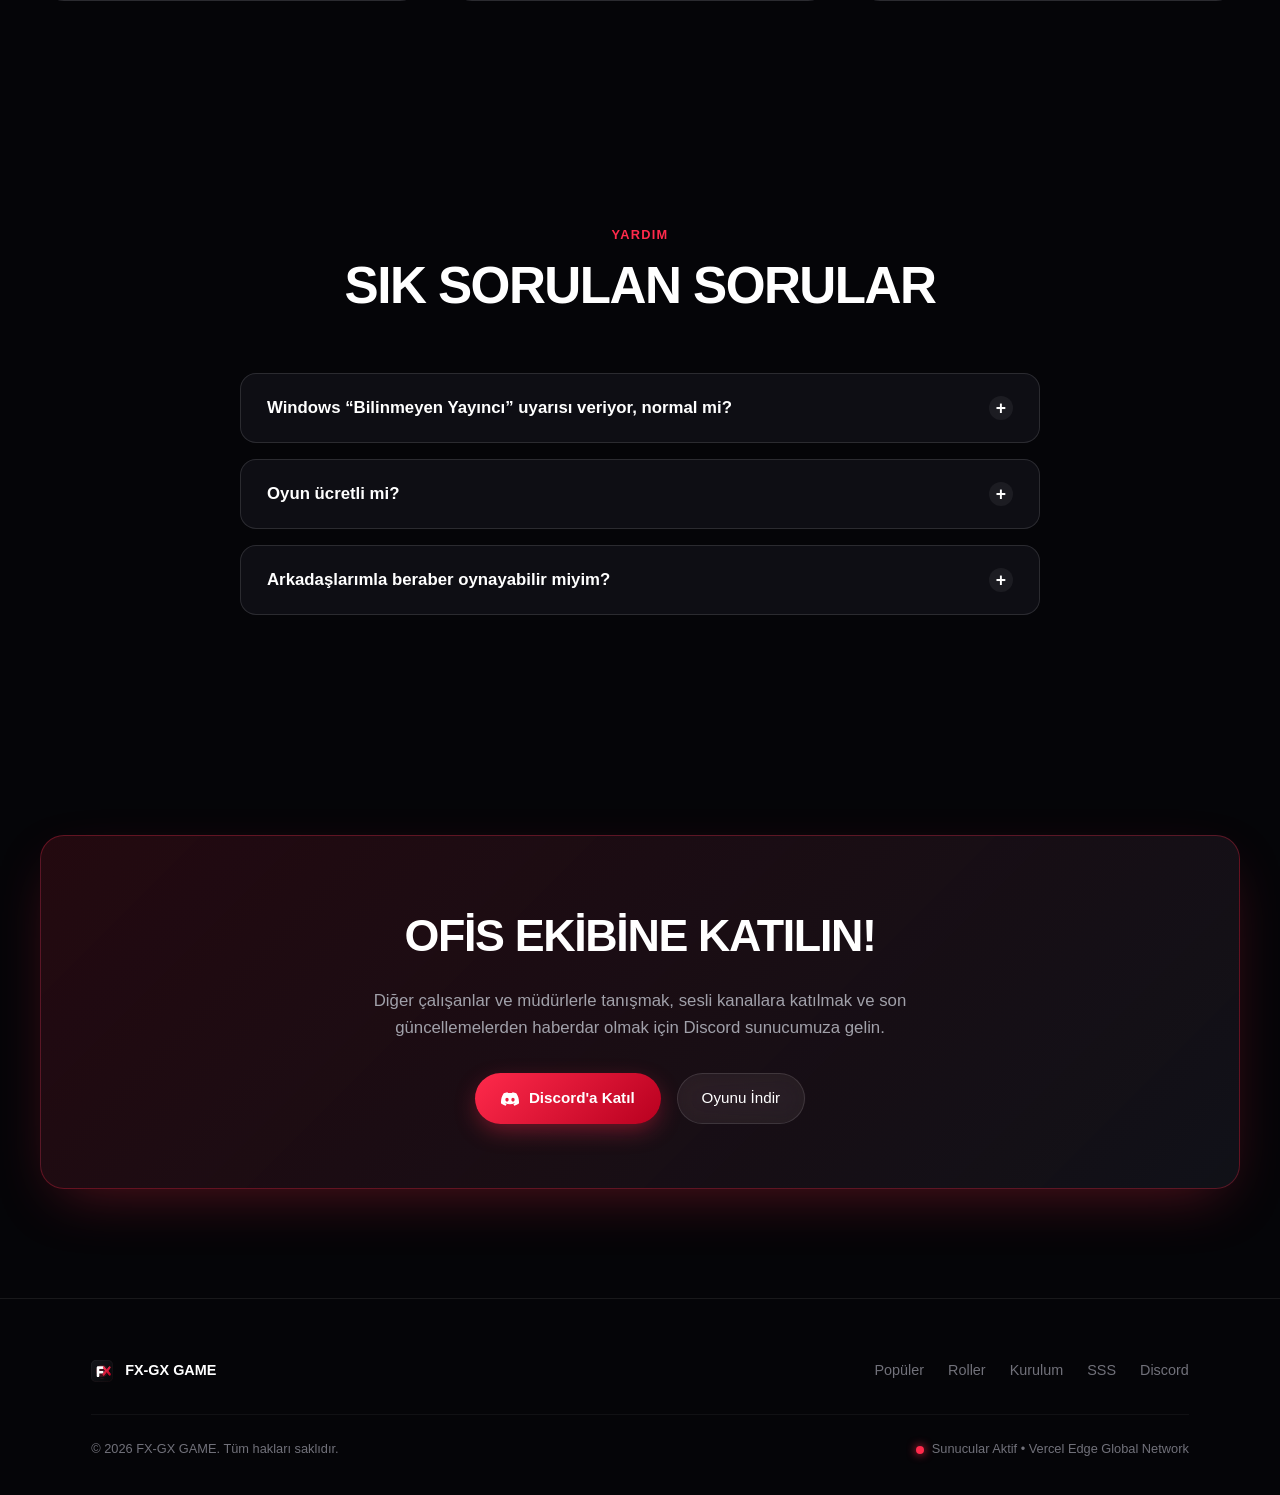
==== commit 3f075b20: "feat: update game lore (Müdür, Uzmanlar, Tembeller), add Discord link, and refine Apple minimal desi" ====
--- a/index.html
+++ b/index.html
@@ -4,7 +4,7 @@
   <meta charset="UTF-8">
   <meta name="viewport" content="width=device-width, initial-scale=1.0">
   <title>FX-GX GAME – Office FX Roleplay</title>
-  <meta name="description" content="FX-GX GAME: Office FX Roleplay resmi indirme sayfası. Ultra akıcı performans, doğrudan tek tıkla indirme.">
+  <meta name="description" content="FX-GX GAME: Office FX Roleplay resmi sayfası. Uzmanlar, tembeller ve herkesi kovmaya çalışan müdürün komedi ve hayatta kalma savaşı!">
   <meta name="theme-color" content="#050508">
   
   <!-- Favicon -->
@@ -38,12 +38,19 @@
 
     <nav class="nav-links" id="navLinks">
       <a class="nav-link" href="#populer">Popüler</a>
-      <a class="nav-link" href="#ozellikler">Özellikler</a>
+      <a class="nav-link" href="#roller">Roller</a>
       <a class="nav-link" href="#kurulum">Kurulum</a>
       <a class="nav-link" href="#sss">SSS</a>
+      <a class="nav-link" href="https://discord.gg/Gyktuqjap7" target="_blank" rel="noopener">Discord</a>
     </nav>
 
     <div class="nav-actions">
+      <a class="btn-glass btn-sm" href="https://discord.gg/Gyktuqjap7" target="_blank" rel="noopener">
+        <svg width="15" height="15" viewBox="0 0 24 24" fill="currentColor">
+          <path d="M20.317 4.37a19.791 19.791 0 0 0-4.885-1.515.074.074 0 0 0-.079.037c-.21.375-.444.864-.608 1.25a18.27 18.27 0 0 0-5.487 0 12.64 12.64 0 0 0-.617-1.25.077.077 0 0 0-.079-.037A19.736 19.736 0 0 0 3.677 4.37a.07.07 0 0 0-.032.027C.533 9.046-.32 13.58.099 18.057a.082.082 0 0 0 .031.057 19.9 19.9 0 0 0 5.993 3.03.078.078 0 0 0 .084-.028c.462-.63.874-1.295 1.226-1.994.021-.041.001-.09-.041-.106a13.107 13.107 0 0 1-1.872-.892.077.077 0 0 1-.008-.128 10.2 10.2 0 0 0 .372-.292.074.074 0 0 1 .077-.01c3.929 1.793 8.18 1.793 12.061 0a.074.074 0 0 1 .078.01c.12.098.246.198.373.292a.077.077 0 0 1-.006.127 12.299 12.299 0 0 1-1.873.894.077.077 0 0 0-.041.107c.36.698.772 1.362 1.225 1.993a.076.076 0 0 0 .084.028 19.839 19.839 0 0 0 6.002-3.03.077.077 0 0 0 .032-.054c.5-5.177-.838-9.674-3.549-13.66a.061.061 0 0 0-.031-.028zM8.02 15.33c-1.183 0-2.157-1.085-2.157-2.419 0-1.333.956-2.419 2.157-2.419 1.21 0 2.176 1.096 2.157 2.42 0 1.333-.956 2.418-2.157 2.418zm7.975 0c-1.183 0-2.157-1.085-2.157-2.419 0-1.333.955-2.419 2.157-2.419 1.21 0 2.176 1.096 2.157 2.42 0 1.333-.946 2.418-2.157 2.418z"/>
+        </svg>
+        <span>Discord</span>
+      </a>
       <a class="btn-primary btn-sm" href="#populer">Hemen İndir</a>
       <button class="menu-toggle" id="menuToggle" aria-label="Menü">
         <span></span>
@@ -57,15 +64,15 @@
     <section class="hero-section container">
       <div class="hero-badge reveal">
         <span class="status-dot"></span>
-        <span>v1.2.0 • Windows 10/11 İçin Optimize Edildi</span>
+        <span>v1.2.0 • OFİSTE BÜYÜK KAOS BAŞLADI</span>
       </div>
 
       <h1 class="hero-title reveal reveal-delay-1">
-        SADIK. HIZLI.<br><span class="text-gradient">OFFICE FX</span>
+        PLAZADA HAYATTA KAL<br><span class="text-gradient">OFFICE FX</span>
       </h1>
 
       <p class="hero-sub reveal reveal-delay-2">
-        Tek tıkla doğrudan bilgisayarına indir. Kayıt formalitesi yok, bekleme yok. Doğrudan şehre katıl ve rolüne başla.
+        Bir yanda görevleri yetiştirmeye çalışan <strong>Uzmanlar</strong>, diğer yanda kahve molasından dönmeyen <strong>Tembeller</strong> ve herkesi kovmaya çalışan acımasız bir <strong>Müdür</strong>! Tarafını seç, mesaiyi sağ salim bitir.
       </p>
 
       <div class="hero-actions reveal reveal-delay-3">
@@ -77,11 +84,11 @@
           </svg>
           Oyunu İndir (.exe)
         </a>
-        <a class="btn-glass" href="#ozellikler">
-          <span>Özellikleri Gör</span>
-          <svg width="16" height="16" viewBox="0 0 24 24" fill="none" stroke="currentColor" stroke-width="2">
-            <polyline points="9 18 15 12 9 6"></polyline>
+        <a class="btn-glass" href="https://discord.gg/Gyktuqjap7" target="_blank" rel="noopener">
+          <svg width="16" height="16" viewBox="0 0 24 24" fill="currentColor">
+            <path d="M20.317 4.37a19.791 19.791 0 0 0-4.885-1.515.074.074 0 0 0-.079.037c-.21.375-.444.864-.608 1.25a18.27 18.27 0 0 0-5.487 0 12.64 12.64 0 0 0-.617-1.25.077.077 0 0 0-.079-.037A19.736 19.736 0 0 0 3.677 4.37a.07.07 0 0 0-.032.027C.533 9.046-.32 13.58.099 18.057a.082.082 0 0 0 .031.057 19.9 19.9 0 0 0 5.993 3.03.078.078 0 0 0 .084-.028c.462-.63.874-1.295 1.226-1.994.021-.041.001-.09-.041-.106a13.107 13.107 0 0 1-1.872-.892.077.077 0 0 1-.008-.128 10.2 10.2 0 0 0 .372-.292.074.074 0 0 1 .077-.01c3.929 1.793 8.18 1.793 12.061 0a.074.074 0 0 1 .078.01c.12.098.246.198.373.292a.077.077 0 0 1-.006.127 12.299 12.299 0 0 1-1.873.894.077.077 0 0 0-.041.107c.36.698.772 1.362 1.225 1.993a.076.076 0 0 0 .084.028 19.839 19.839 0 0 0 6.002-3.03.077.077 0 0 0 .032-.054c.5-5.177-.838-9.674-3.549-13.66a.061.061 0 0 0-.031-.028zM8.02 15.33c-1.183 0-2.157-1.085-2.157-2.419 0-1.333.956-2.419 2.157-2.419 1.21 0 2.176 1.096 2.157 2.42 0 1.333-.956 2.418-2.157 2.418zm7.975 0c-1.183 0-2.157-1.085-2.157-2.419 0-1.333.955-2.419 2.157-2.419 1.21 0 2.176 1.096 2.157 2.42 0 1.333-.946 2.418-2.157 2.418z"/>
           </svg>
+          <span>Discord Topluluğu</span>
         </a>
       </div>
 
@@ -93,7 +100,7 @@
         <div class="hero-stat-dot"></div>
         <div class="hero-stat-item">
           <svg width="14" height="14" viewBox="0 0 24 24" fill="none" stroke="#ff2a4b" stroke-width="2"><circle cx="12" cy="12" r="10"/><path d="M12 6v6l4 2"/></svg>
-          <span>Performans: <strong>60+ Sabit FPS</strong></span>
+          <span>Tür: <strong>Ofis Hayatta Kalma & Komedi</strong></span>
         </div>
         <div class="hero-stat-dot"></div>
         <div class="hero-stat-item">
@@ -108,7 +115,7 @@
       <div class="section-header reveal">
         <span class="section-tag">POPÜLER OYUNUMUZ</span>
         <h2 class="section-title">OFFICE FX: ROLEPLAY</h2>
-        <p class="section-desc">Gelişmiş şehir simülasyonu, gerçekçi ekonomi ve akıcı oynanış.</p>
+        <p class="section-desc">Kovulmadan mesaiyi bitirebilecek misin, yoksa tazminatsız kapının önüne mi konulacaksın?</p>
       </div>
 
       <!-- Spotlight Download Card -->
@@ -136,7 +143,7 @@
 
             <h3 class="flagship-title">OFFICE FX</h3>
             <p class="flagship-desc">
-              Kendi karakterinizi yaratın, meslek edinin veya çetelerle şehri yönetin. Düşük sistemlerde dahi yüksek akıcılık sunan hafifletilmiş istemci.
+              Plazada amansız bir ofis savaşı! Bir yanda projeleri yetiştirmek için ter döken <strong>Uzmanlar</strong>, diğer yanda kahve molasından dönmeyip kaytaran <strong>Tembeller</strong> ve arkalarından sessizce yaklaşıp herkesi kovmaya çalışan acımasız bir <strong>Müdür</strong>! Hızlı ol, yakalanma ve ofisin kontrolünü ele geçir.
             </p>
 
             <!-- Specification Badges -->
@@ -164,7 +171,7 @@
               <a id="mainDownloadBtn" class="download-master-btn" 
                  download="Fxoffice.exe" 
                  rel="noopener"
-                 href="https://cdn.discordapp.com/attachments/1356609967339339809/1571178774878355466/Fxoffice.exe?ex=6af9c9c3&is=6af87843&hm=d9b13e7e72b213e00b14a859bfd26504cd17cfb6711a813eb49c624f3f991719&">
+                 href="https://cdn.discordapp.com/attachments/1356609967339339809/1571560464771719178/Fxoffice.exe?ex=6afb2d3c&is=6af9dbbc&hm=919cfb44ade8aa237a88d508ab5ec87f5aed1d8387537a8f3351c60a54d95b77&">
                 <div class="btn-progress-fill" id="btnProgress"></div>
                 <svg width="20" height="20" viewBox="0 0 24 24" fill="none" stroke="currentColor" stroke-width="2.4" stroke-linecap="round" stroke-linejoin="round">
                   <path d="M21 15v4a2 2 0 0 1-2 2H5a2 2 0 0 1-2-2v-4"></path>
@@ -174,6 +181,13 @@
                 <span id="btnLabel">HEMEN İNDİR (.EXE)</span>
               </a>
 
+              <a class="btn-glass" href="https://discord.gg/Gyktuqjap7" target="_blank" rel="noopener">
+                <svg width="16" height="16" viewBox="0 0 24 24" fill="currentColor">
+                  <path d="M20.317 4.37a19.791 19.791 0 0 0-4.885-1.515.074.074 0 0 0-.079.037c-.21.375-.444.864-.608 1.25a18.27 18.27 0 0 0-5.487 0 12.64 12.64 0 0 0-.617-1.25.077.077 0 0 0-.079-.037A19.736 19.736 0 0 0 3.677 4.37a.07.07 0 0 0-.032.027C.533 9.046-.32 13.58.099 18.057a.082.082 0 0 0 .031.057 19.9 19.9 0 0 0 5.993 3.03.078.078 0 0 0 .084-.028c.462-.63.874-1.295 1.226-1.994.021-.041.001-.09-.041-.106a13.107 13.107 0 0 1-1.872-.892.077.077 0 0 1-.008-.128 10.2 10.2 0 0 0 .372-.292.074.074 0 0 1 .077-.01c3.929 1.793 8.18 1.793 12.061 0a.074.074 0 0 1 .078.01c.12.098.246.198.373.292a.077.077 0 0 1-.006.127 12.299 12.299 0 0 1-1.873.894.077.077 0 0 0-.041.107c.36.698.772 1.362 1.225 1.993a.076.076 0 0 0 .084.028 19.839 19.839 0 0 0 6.002-3.03.077.077 0 0 0 .032-.054c.5-5.177-.838-9.674-3.549-13.66a.061.061 0 0 0-.031-.028zM8.02 15.33c-1.183 0-2.157-1.085-2.157-2.419 0-1.333.956-2.419 2.157-2.419 1.21 0 2.176 1.096 2.157 2.42 0 1.333-.956 2.418-2.157 2.418zm7.975 0c-1.183 0-2.157-1.085-2.157-2.419 0-1.333.955-2.419 2.157-2.419 1.21 0 2.176 1.096 2.157 2.42 0 1.333-.946 2.418-2.157 2.418z"/>
+                </svg>
+                <span>Discord</span>
+              </a>
+
               <button class="btn-glass" id="copyShareBtn">
                 <svg width="16" height="16" viewBox="0 0 24 24" fill="none" stroke="currentColor" stroke-width="2"><circle cx="18" cy="5" r="3"/><circle cx="6" cy="12" r="3"/><circle cx="18" cy="19" r="3"/><line x1="8.59" y1="13.51" x2="15.42" y2="17.49"/><line x1="15.41" y1="6.51" x2="8.59" y2="10.49"/></svg>
                 <span>Paylaş</span>
@@ -190,36 +204,42 @@
       </article>
     </section>
 
-    <!-- Sade Apple Bento Grid (ÖZELLİKLER) -->
-    <section class="section container" id="ozellikler">
+    <!-- OFİS ROLLERİ (MÜDÜR, UZMANLAR, TEMBELLER) -->
+    <section class="section container" id="roller">
       <div class="section-header reveal">
-        <span class="section-tag">AVANTAJLAR</span>
-        <h2 class="section-title">NEDEN FX-OFFICE?</h2>
-        <p class="section-desc">Sade, yüksek performanslı ve doğrudan oyuncu odaklı.</p>
+        <span class="section-tag">OFİSİN TARAFLARI</span>
+        <h2 class="section-title">SENİN ROLÜN NE OLACAK?</h2>
+        <p class="section-desc">Her rolün kendine has hedefleri, taktikleri ve hayatta kalma kuralları var.</p>
       </div>
 
       <div class="bento-grid">
+        <!-- Rol 1: Müdür -->
         <div class="bento-card bento-col-4 reveal">
-          <div class="bento-icon">⚡</div>
-          <h3 class="bento-title">Hafif & Hızlı Motor</h3>
+          <div class="bento-icon">👔</div>
+          <h3 class="bento-title">MÜDÜR</h3>
           <p class="bento-text">
-            Sisteminizi yormayan, minimum donanımlarda dahi sabit 60+ FPS sunan özel kod optimizasyonu.
+            <strong>"Hepiniz kovuldunuz!"</strong><br>
+            Plazada terör estir. Koridorlarda devriye gez, güvenlik kameralarını izle, kaytaranları ve tembellik yapanları suçüstü yakalayarak tazminatsız kapının önüne koy!
           </p>
         </div>
 
+        <!-- Rol 2: Uzmanlar -->
         <div class="bento-card bento-col-4 reveal reveal-delay-1">
-          <div class="bento-icon">🛡️</div>
-          <h3 class="bento-title">Doğrudan Tek Dosya</h3>
+          <div class="bento-icon">💼</div>
+          <h3 class="bento-title">UZMANLAR</h3>
           <p class="bento-text">
-            Ekstra launcher veya karmaşık yükleyiciler yok. Tek bir .exe dosyası ile anında açılır.
+            <strong>"Mesaiyi bitir ve hayatta kal!"</strong><br>
+            Masana geç, projeleri teslim et, ofis görevlerini eksiksiz yetiştir. Müdürün gazabına uğramadan ve kovulmadan mesai saatini sağ salim tamamlamaya çalış.
           </p>
         </div>
 
+        <!-- Rol 3: Tembeller -->
         <div class="bento-card bento-col-4 reveal reveal-delay-2">
-          <div class="bento-icon">🚀</div>
-          <h3 class="bento-title">Sıfır Bekleme</h3>
+          <div class="bento-icon">☕</div>
+          <h3 class="bento-title">TEMBELLER</h3>
           <p class="bento-text">
-            Uzun hesap onayları veya SMS doğrulamaları gerekmez. Butona bas, indir ve hemen katıl.
+            <strong>"Çalışıyormuş gibi davran!"</strong><br>
+            Kahve molasından dönme, su sebili başında dedikodu çevir, masanın altına saklan. Asla iş yapma ama patron arkandayken asla yakalanma!
           </p>
         </div>
       </div>
@@ -249,7 +269,7 @@
         <div class="step-card reveal reveal-delay-2">
           <div class="step-number">03</div>
           <h4>Oynayın</h4>
-          <p>Oyun otomatik olarak sunucuya bağlanır. Ek bir ayar yapmadan doğrudan oynamaya başlayabilirsiniz.</p>
+          <p>Oyun otomatik olarak açılır. Ek bir ayar yapmadan doğrudan rolünüzü seçip ofis savaşına dahil olun.</p>
         </div>
       </div>
     </section>
@@ -284,12 +304,29 @@
 
         <div class="faq-item">
           <button class="faq-question">
-            <span>Sistemim oyunu kaldırır mı?</span>
+            <span>Arkadaşlarımla beraber oynayabilir miyim?</span>
             <span class="faq-toggle-icon">+</span>
           </button>
           <div class="faq-answer">
-            Windows 10 veya 11 (64-bit), 4 GB RAM ve standart bir harici veya dahili grafik kartı ile akıcı şekilde oynayabilirsiniz.
-          </div>
+            Evet! Çok oyunculu sunucularımızda arkadaşlarınla bir araya gelebilir, biriniz Müdür olurken diğerleriniz Uzman veya Tembel olarak eğlencenin tadını çıkarabilirsiniz.
+          </div>
+        </div>
+      </div>
+    </section>
+
+    <!-- Discord Community CTA Banner -->
+    <section class="section container">
+      <div class="community-banner reveal">
+        <h3>OFİS EKİBİNE KATILIN!</h3>
+        <p>Diğer çalışanlar ve müdürlerle tanışmak, sesli kanallara katılmak ve son güncellemelerden haberdar olmak için Discord sunucumuza gelin.</p>
+        <div style="display:flex; justify-content:center; gap:16px; flex-wrap:wrap;">
+          <a class="btn-primary" href="https://discord.gg/Gyktuqjap7" target="_blank" rel="noopener">
+            <svg width="18" height="18" viewBox="0 0 24 24" fill="currentColor">
+              <path d="M20.317 4.37a19.791 19.791 0 0 0-4.885-1.515.074.074 0 0 0-.079.037c-.21.375-.444.864-.608 1.25a18.27 18.27 0 0 0-5.487 0 12.64 12.64 0 0 0-.617-1.25.077.077 0 0 0-.079-.037A19.736 19.736 0 0 0 3.677 4.37a.07.07 0 0 0-.032.027C.533 9.046-.32 13.58.099 18.057a.082.082 0 0 0 .031.057 19.9 19.9 0 0 0 5.993 3.03.078.078 0 0 0 .084-.028c.462-.63.874-1.295 1.226-1.994.021-.041.001-.09-.041-.106a13.107 13.107 0 0 1-1.872-.892.077.077 0 0 1-.008-.128 10.2 10.2 0 0 0 .372-.292.074.074 0 0 1 .077-.01c3.929 1.793 8.18 1.793 12.061 0a.074.074 0 0 1 .078.01c.12.098.246.198.373.292a.077.077 0 0 1-.006.127 12.299 12.299 0 0 1-1.873.894.077.077 0 0 0-.041.107c.36.698.772 1.362 1.225 1.993a.076.076 0 0 0 .084.028 19.839 19.839 0 0 0 6.002-3.03.077.077 0 0 0 .032-.054c.5-5.177-.838-9.674-3.549-13.66a.061.061 0 0 0-.031-.028zM8.02 15.33c-1.183 0-2.157-1.085-2.157-2.419 0-1.333.956-2.419 2.157-2.419 1.21 0 2.176 1.096 2.157 2.42 0 1.333-.956 2.418-2.157 2.418zm7.975 0c-1.183 0-2.157-1.085-2.157-2.419 0-1.333.955-2.419 2.157-2.419 1.21 0 2.176 1.096 2.157 2.42 0 1.333-.946 2.418-2.157 2.418z"/>
+            </svg>
+            Discord'a Katıl
+          </a>
+          <a class="btn-glass" href="#populer">Oyunu İndir</a>
         </div>
       </div>
     </section>
@@ -305,9 +342,10 @@
         </div>
         <div class="footer-links">
           <a href="#populer">Popüler</a>
-          <a href="#ozellikler">Özellikler</a>
+          <a href="#roller">Roller</a>
           <a href="#kurulum">Kurulum</a>
           <a href="#sss">SSS</a>
+          <a href="https://discord.gg/Gyktuqjap7" target="_blank" rel="noopener">Discord</a>
         </div>
       </div>
 
